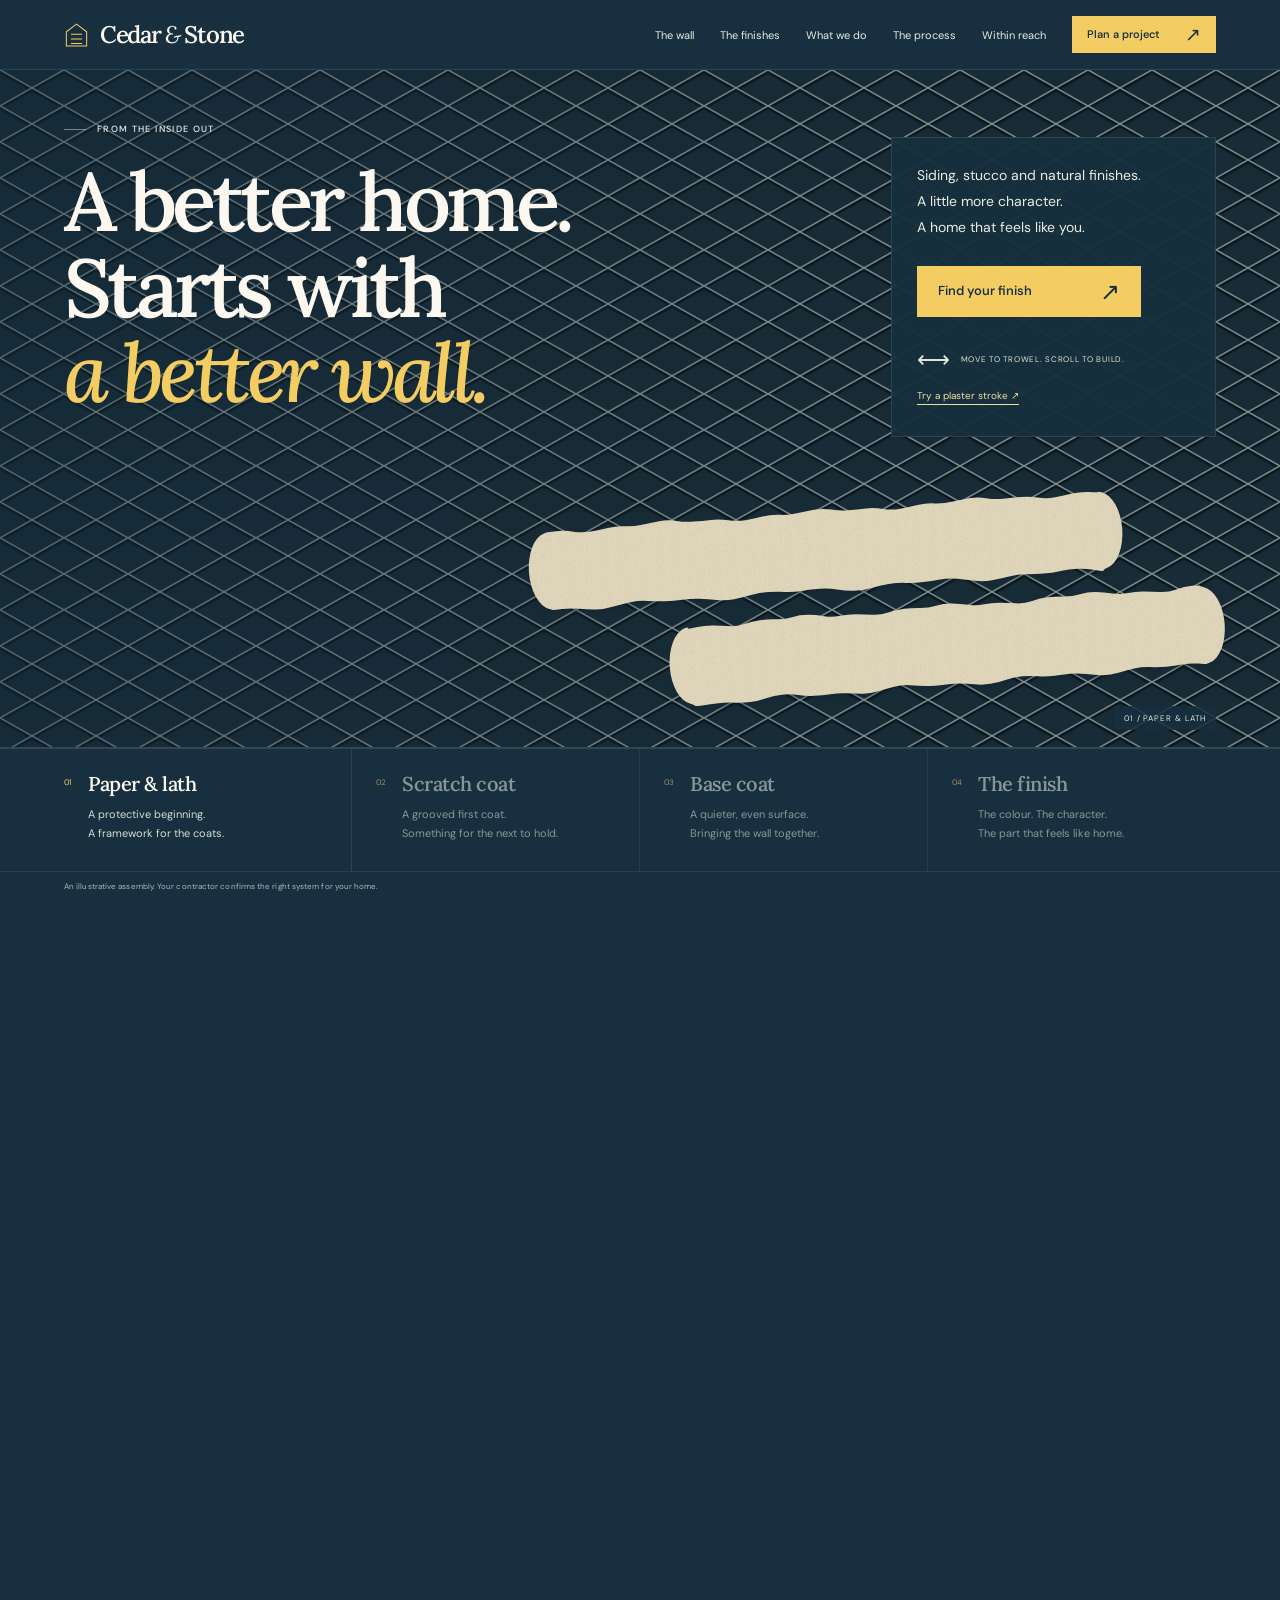
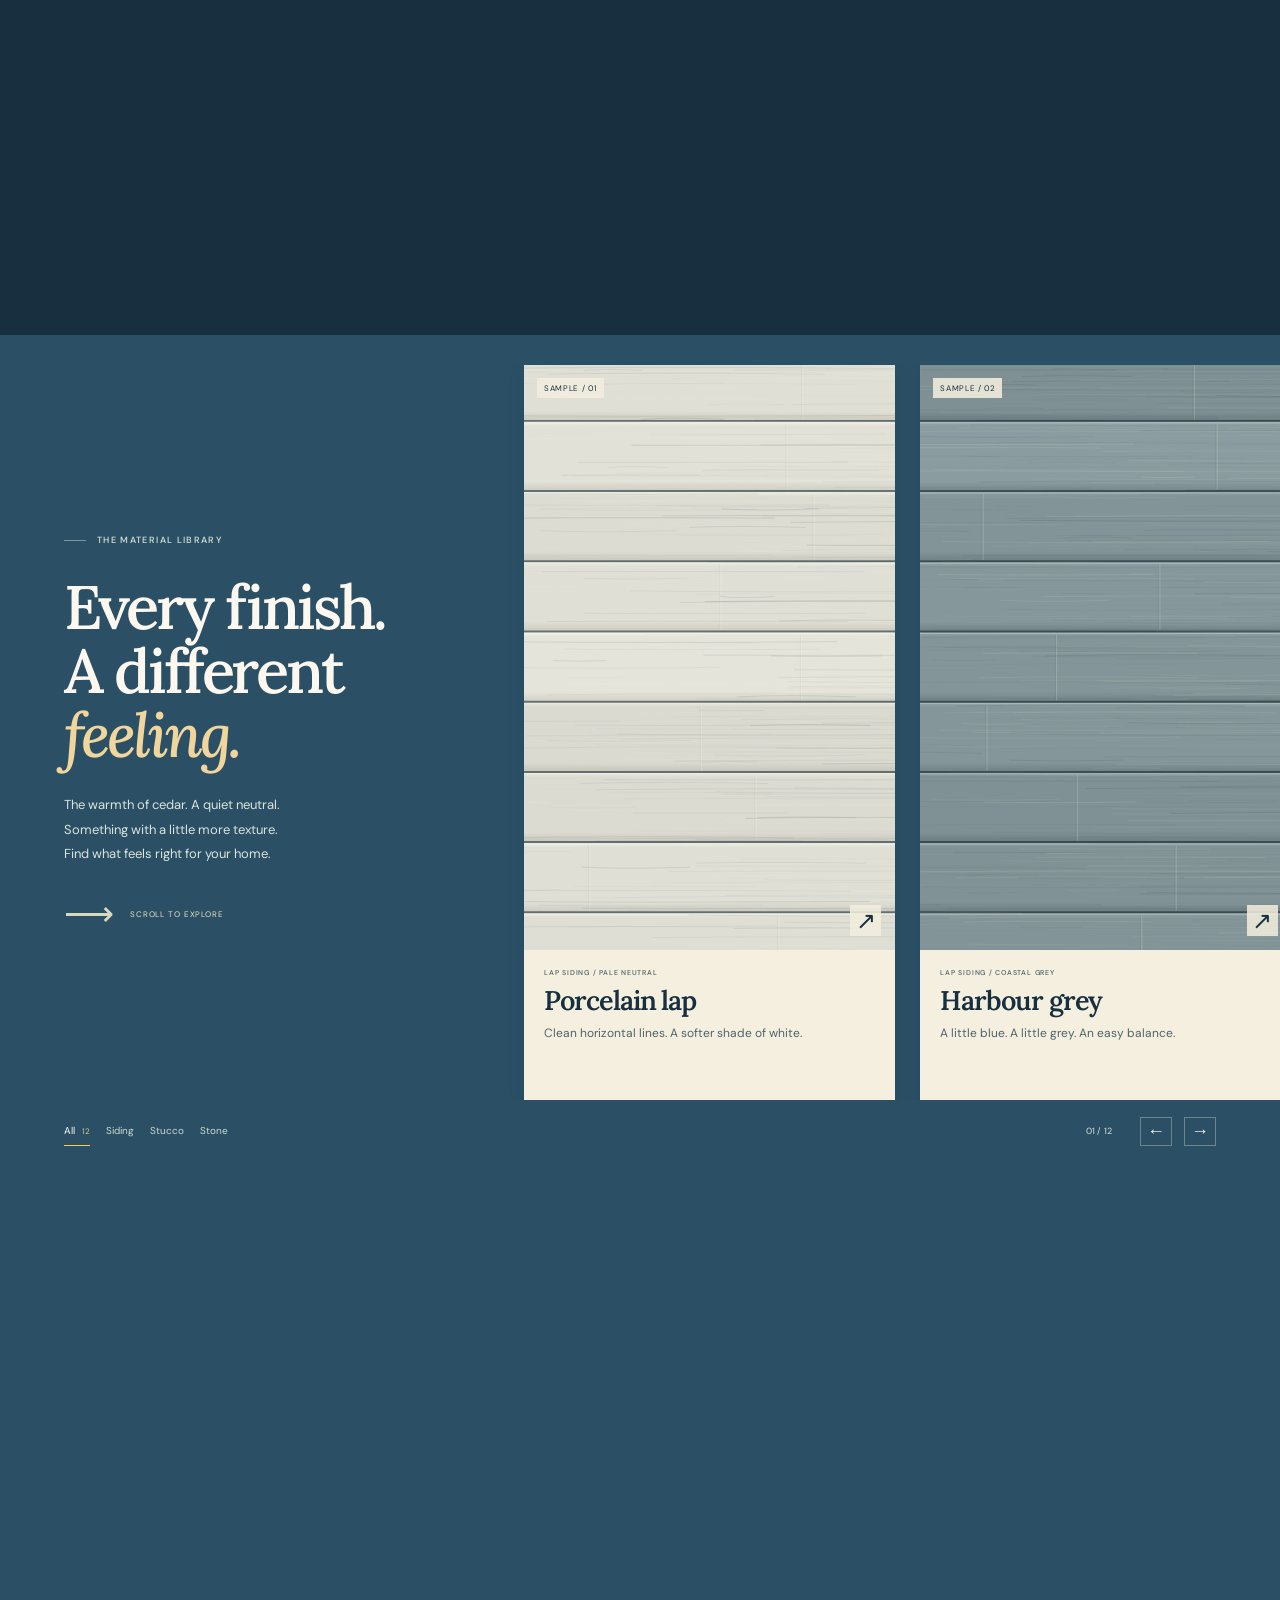
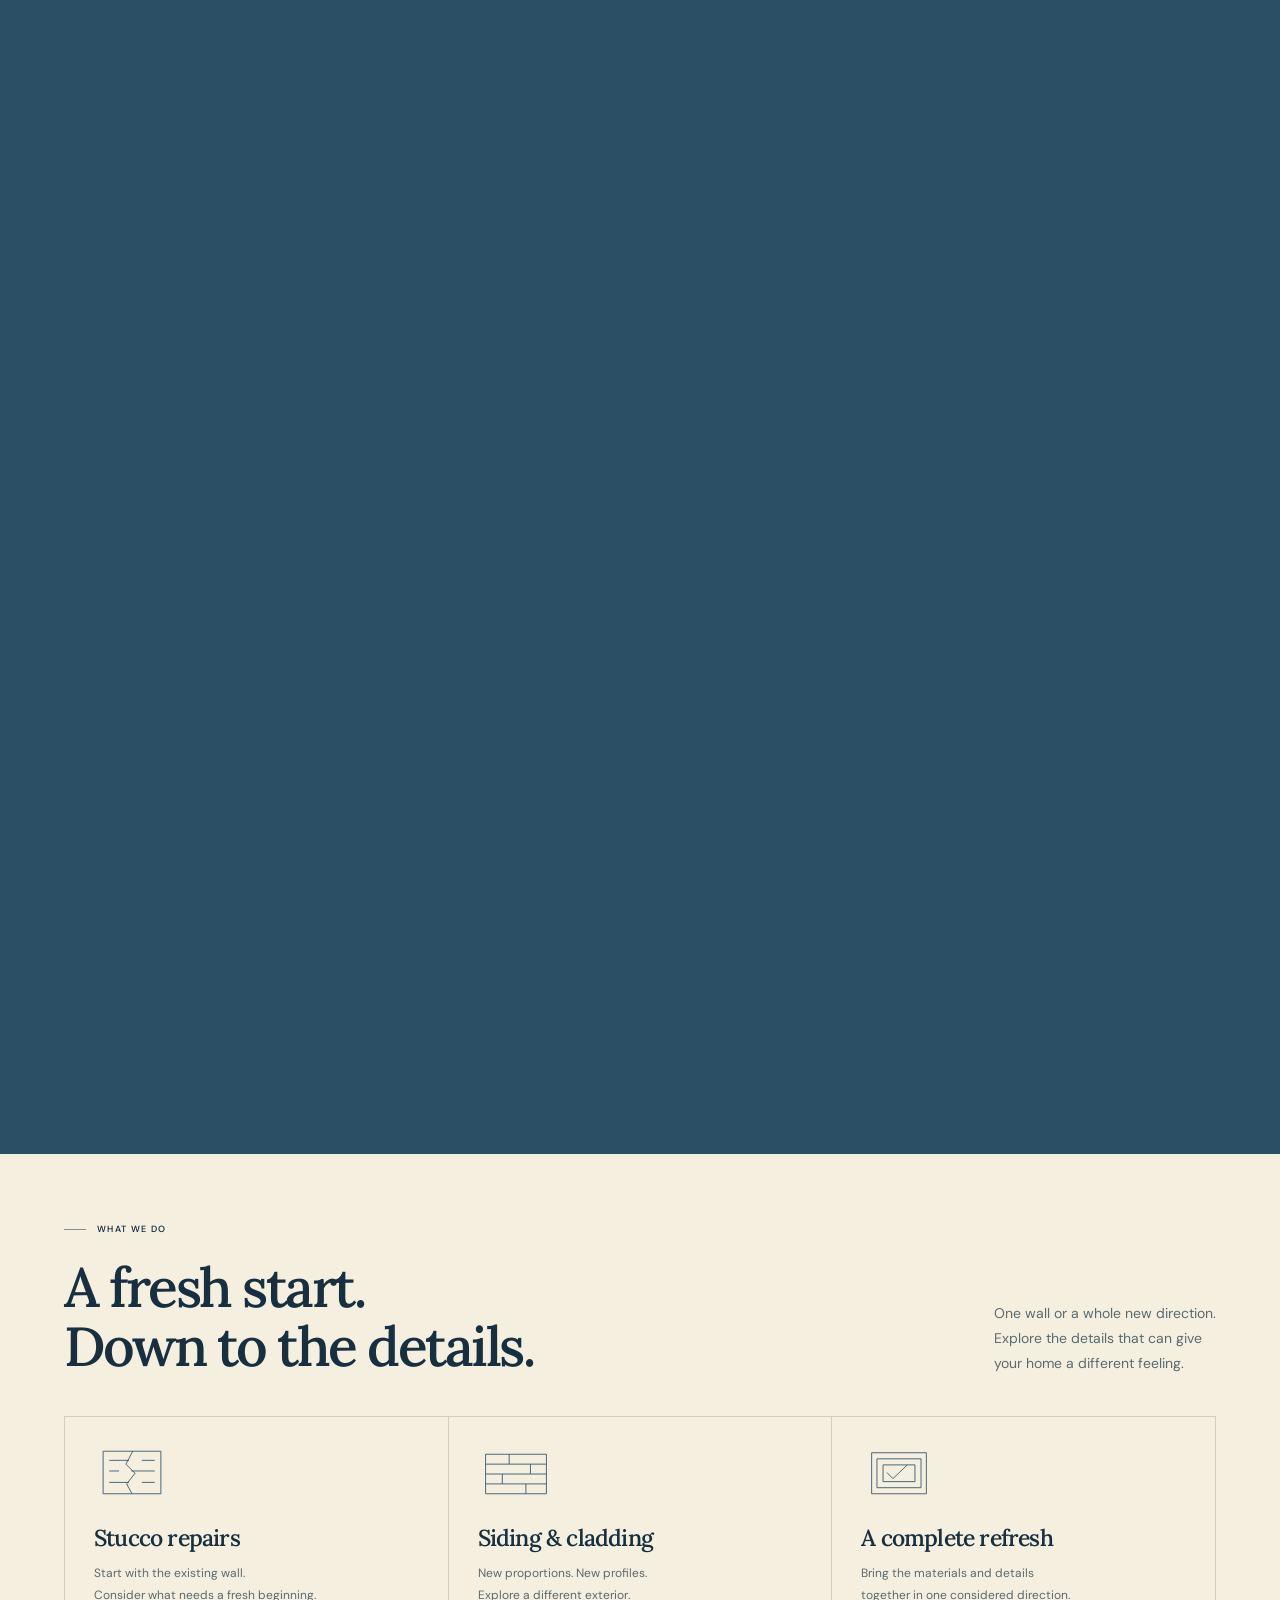
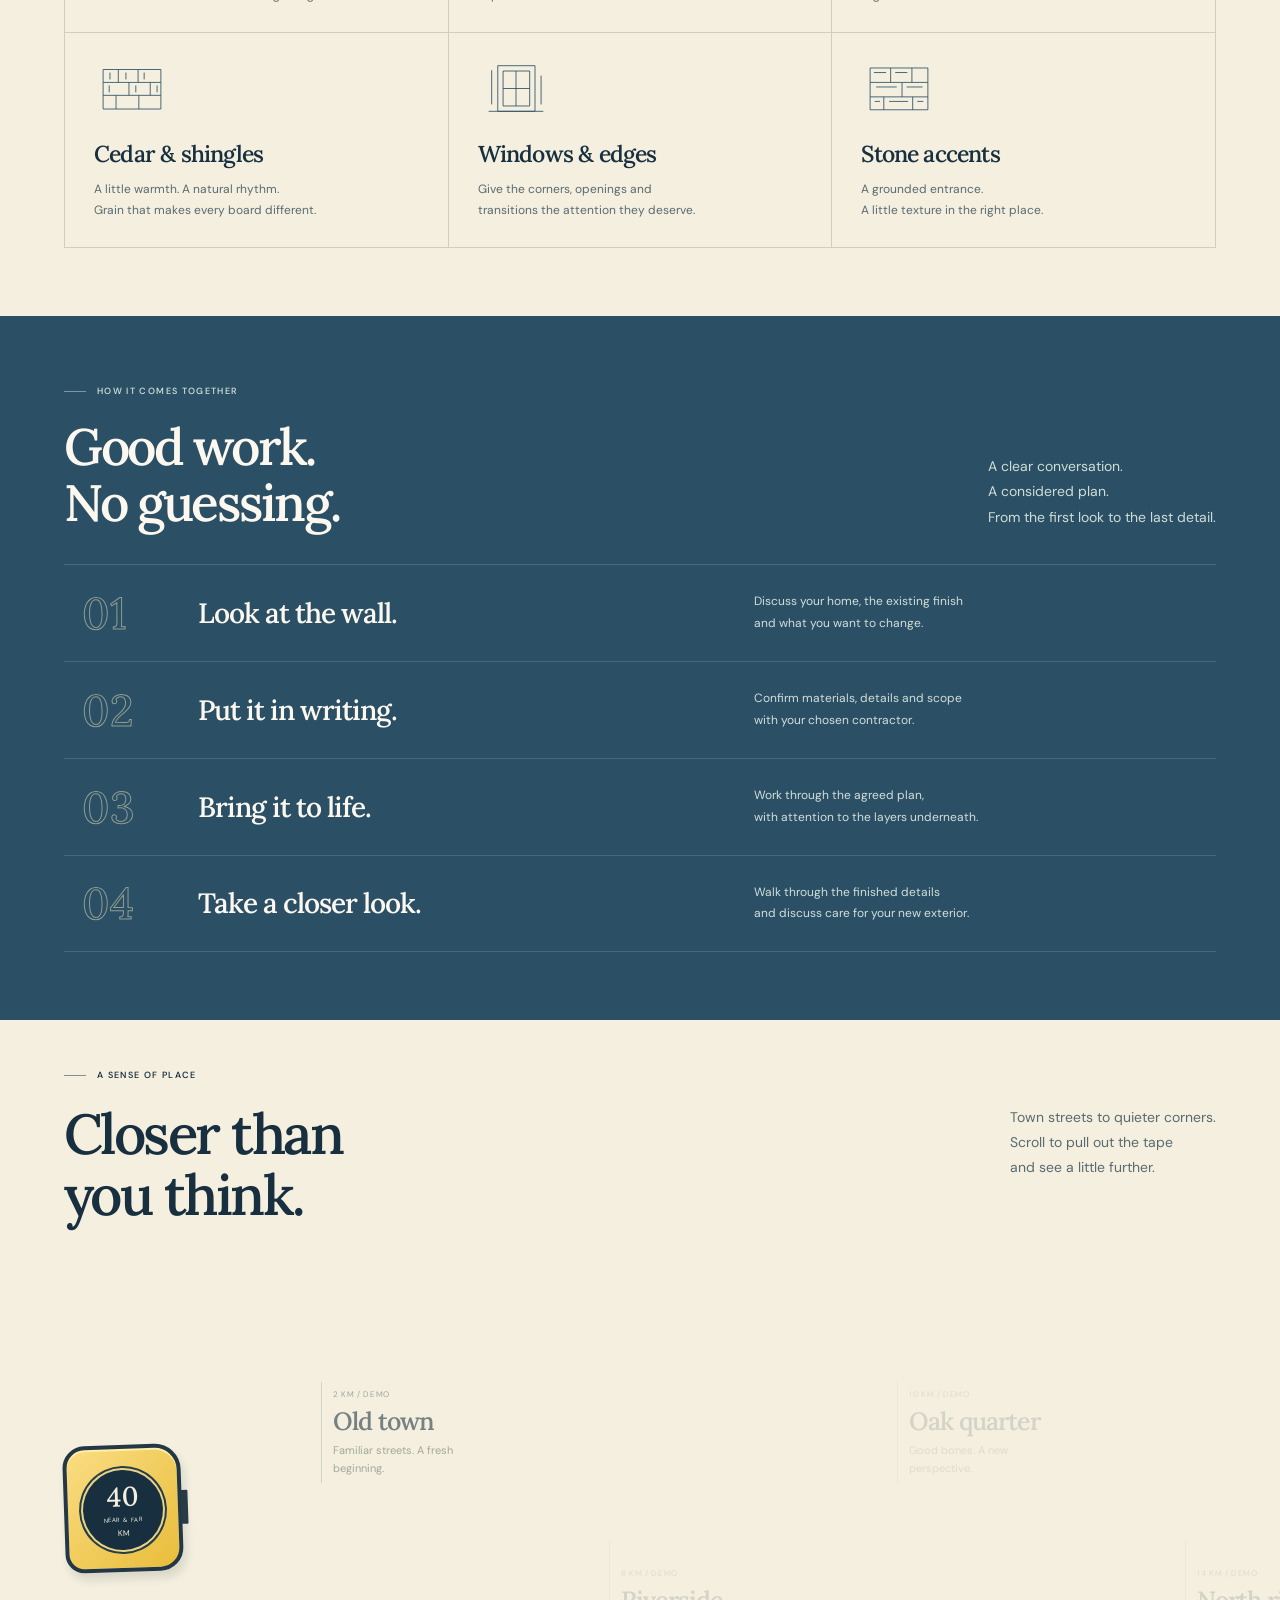
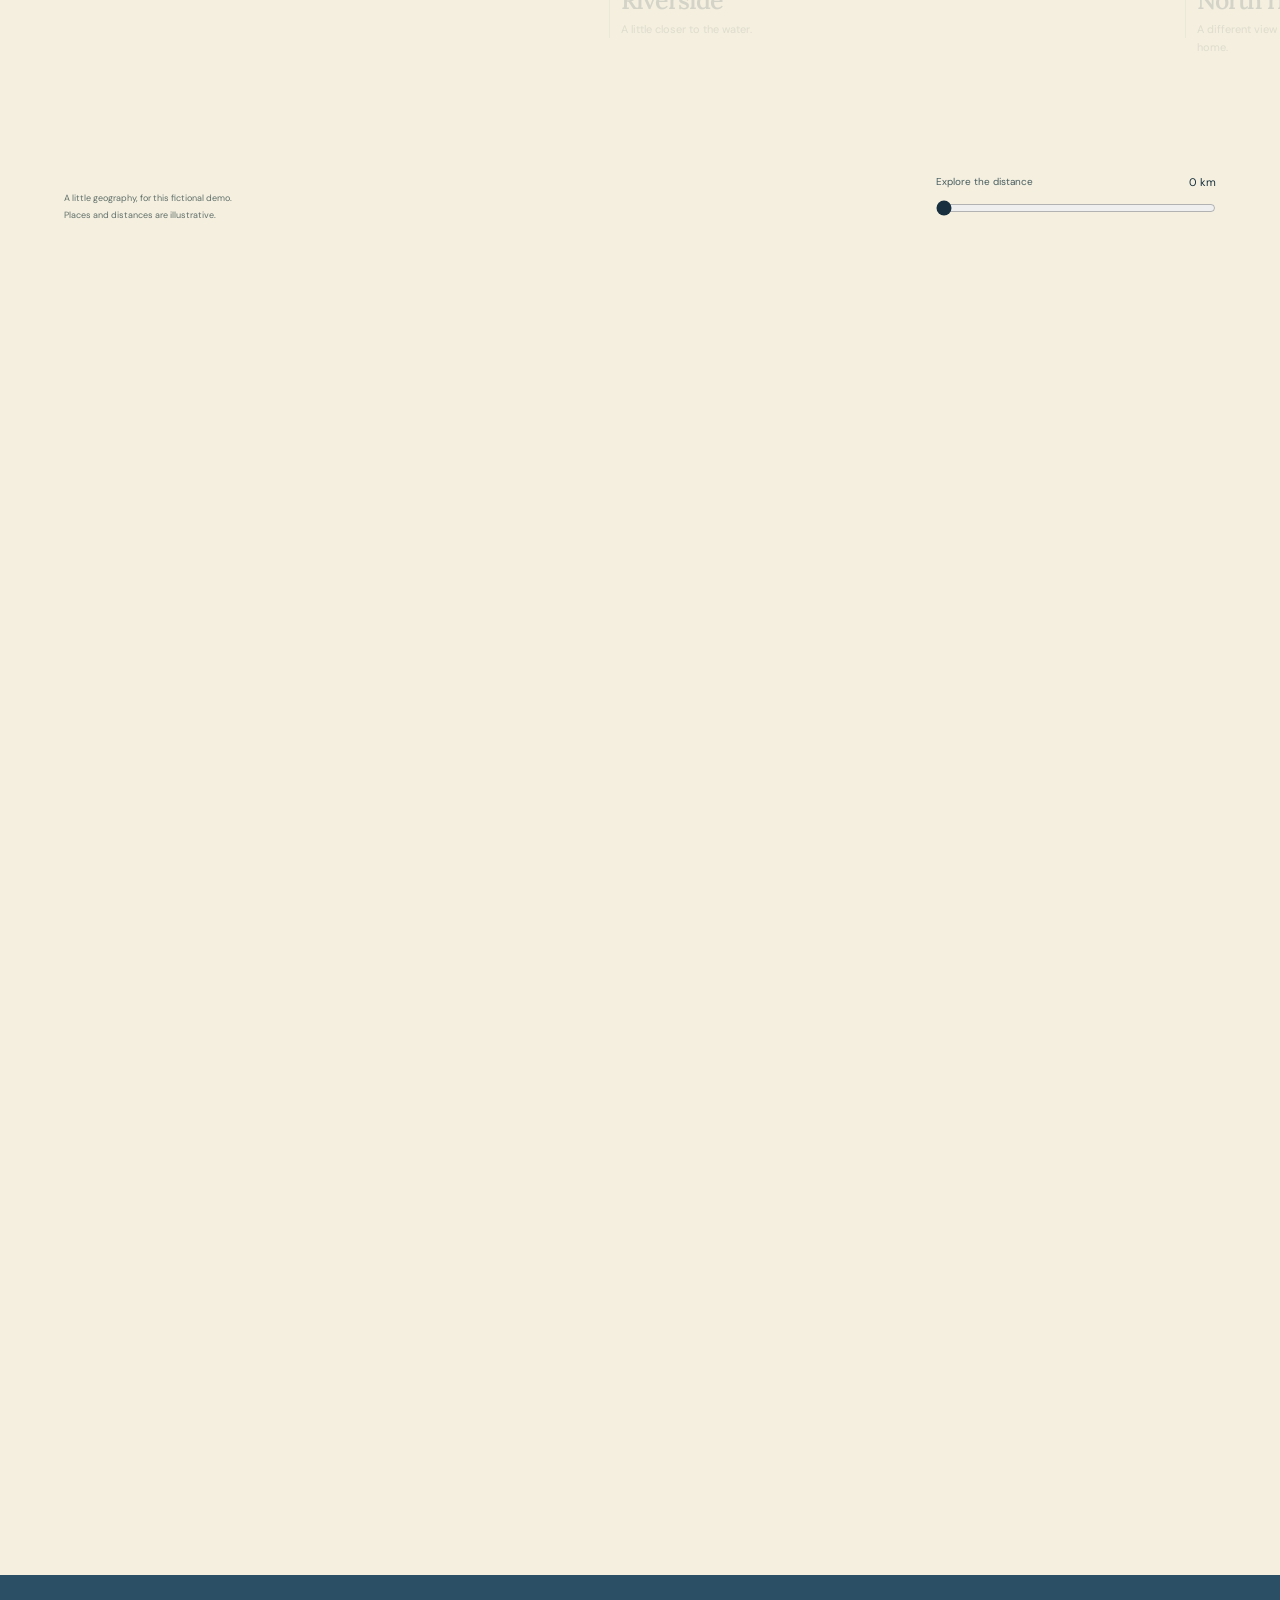
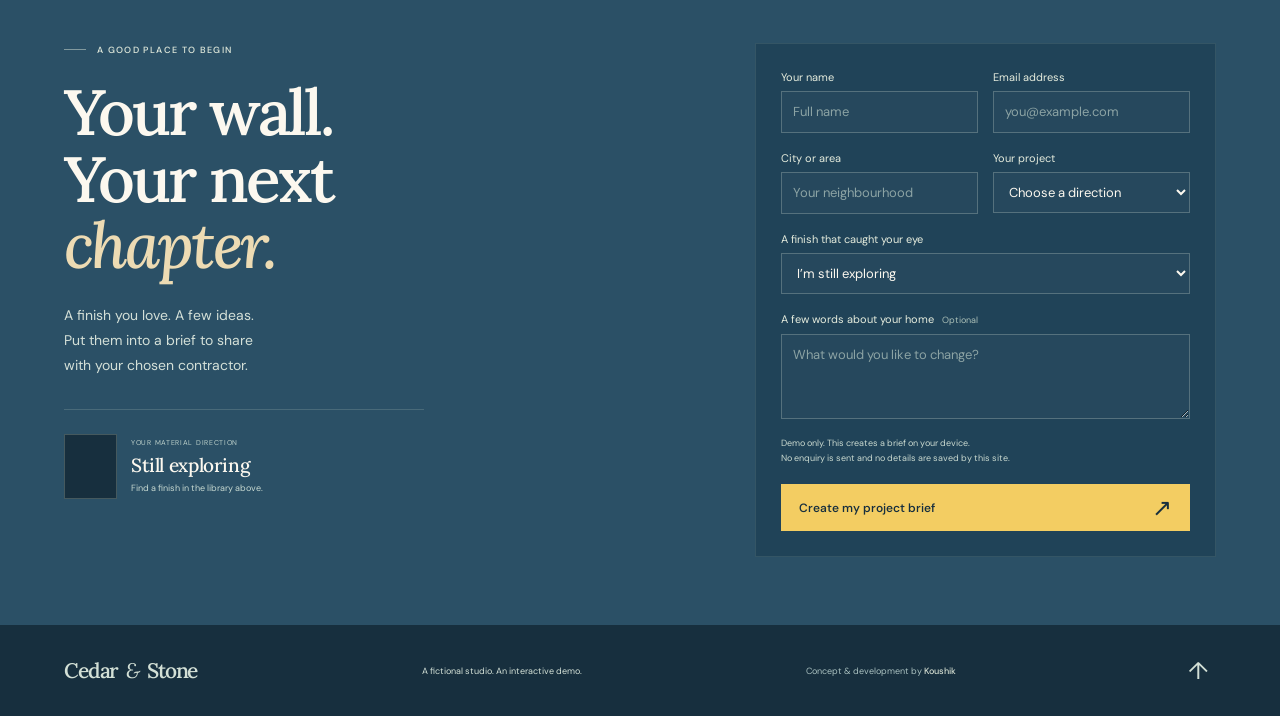
==== demo/index.html @ fbc59703 "Add planned navy and ivory exterior demo with tested interactions" ====
<!doctype html>
<html lang="en">
<head>
  <meta charset="utf-8">
  <meta name="viewport" content="width=device-width,initial-scale=1">
  <meta name="theme-color" content="#172f3e">
  <meta name="description" content="Cedar & Stone. An interactive exterior design demo: build a wall, explore twelve finishes, and put your next project into words.">
  <title>Cedar & Stone — From the first layer.</title>
  <link rel="icon" href="assets/favicon.svg" type="image/svg+xml">
  <link rel="preload" href="assets/lora.ttf" as="font" type="font/ttf" crossorigin>
  <link rel="preload" href="assets/dm-sans.woff2" as="font" type="font/woff2" crossorigin>
  <link rel="stylesheet" href="demo.css?v=2">
  <script src="demo.js?v=2" defer></script>
</head>
<body>
  <a class="skip" href="#main">Skip to the experience</a>
  <header class="header">
    <a class="wordmark" href="#wall" aria-label="Cedar and Stone home"><svg viewBox="0 0 32 36" aria-hidden="true"><path d="M3 32V14L16 4l13 10v18H3Z"/><path d="M9 17h14M9 23h14M9 29h14"/></svg><span>Cedar <i>&</i> Stone</span></a>
    <button class="menu" aria-expanded="false" aria-controls="navigation" aria-label="Open navigation"><span></span><span></span></button>
    <nav id="navigation" aria-label="Main navigation"><a href="#wall">The wall</a><a href="#finishes">The finishes</a><a href="#services">What we do</a><a href="#process">The process</a><a href="#area">Within reach</a><a href="#project" class="button button-small">Plan a project <span aria-hidden="true">↗</span></a></nav>
  </header>
  <main id="main">
    <svg class="svg-defs" aria-hidden="true"><defs><clipPath id="mask-scratch" clipPathUnits="objectBoundingBox"><path id="path-scratch"/></clipPath><clipPath id="mask-base" clipPathUnits="objectBoundingBox"><path id="path-base"/></clipPath><clipPath id="mask-finish" clipPathUnits="objectBoundingBox"><path id="path-finish"/></clipPath></defs></svg>
    <section id="wall" class="wall-scene scene" aria-labelledby="wall-title">
      <div class="wall-pin pin">
        <div class="wall-surface" data-stage="0" data-texture="float" data-colour="ivory">
          <div class="wall-art" role="img" aria-label="Illustrative wall with metal lath"><div class="mesh"></div><canvas id="plaster" aria-hidden="true"></canvas><div class="coat coat-scratch"></div><div class="coat coat-base"></div><div class="coat coat-finish"></div><svg class="coat-shadows" viewBox="0 0 1000 1000" preserveAspectRatio="none" aria-hidden="true"><path id="edge-scratch"/><path id="edge-base"/><path id="edge-finish"/></svg></div>
          <div class="wall-opening"><div><p class="eyebrow"><span></span> FROM THE INSIDE OUT</p><h1 id="wall-title">A better home. <br>Starts with <br><em>a better wall.</em></h1></div><div class="wall-aside"><p>Siding, stucco and natural finishes. <br>A little more character. <br>A home that feels like you.</p><a href="#finishes" class="button">Find your finish <span aria-hidden="true">↗</span></a><p class="gesture"><span aria-hidden="true">⟷</span> MOVE TO TROWEL. SCROLL TO BUILD.</p><button id="try-trowel" class="quiet-button">Try a plaster stroke <span aria-hidden="true">↗</span></button></div></div>
          <div class="wall-choices" inert><p class="eyebrow"><span></span> THREE COATS. ONE NEW FEELING.</p><h2>Now, make it <br><em>feel like home.</em></h2><p>A different texture. A different colour. <br>The same wall, with a little more you.</p><div class="texture-choices" role="group" aria-label="Wall texture"><button data-texture="float" aria-pressed="true" class="active">Fine float</button><button data-texture="dash" aria-pressed="false">Pebbled</button><button data-texture="smooth" aria-pressed="false">Smooth</button></div><div class="colour-choices" role="group" aria-label="Wall colour"><button data-colour="ivory" style="--chip:#e9e0c9" class="active" aria-pressed="true"><i aria-hidden="true"></i>Ivory</button><button data-colour="sand" style="--chip:#c9b38d" aria-pressed="false"><i aria-hidden="true"></i>Sand</button><button data-colour="clay" style="--chip:#ba8e76" aria-pressed="false"><i aria-hidden="true"></i>Clay</button></div><button id="save-wall" class="button button-ink">Keep this finish <span aria-hidden="true">↗</span></button><small>Illustrative colours. Always confirm a physical sample.</small></div>
          <span class="wall-caption" aria-hidden="true">01 / PAPER & LATH</span>
          <svg class="trowel" viewBox="0 0 120 100" aria-hidden="true"><defs><linearGradient id="steel"><stop stop-color="#edf0de"/><stop offset=".45" stop-color="#8d9e9e"/><stop offset="1" stop-color="#e9eade"/></linearGradient></defs><path d="m8 54 74-31 25 29-81 34Z" fill="url(#steel)" stroke="#4b5b60" stroke-width="2"/><path d="m48 57 3-23 17-7" fill="none" stroke="#7a857d" stroke-width="7"/><path d="m49 25 32-13 5 11-32 13Z" fill="#b48b59" stroke="#755a37" stroke-width="2"/></svg>
        </div>
        <div class="wall-legend"><div class="wall-progress" aria-hidden="true"><i></i></div><div class="wall-stages" role="group" aria-label="Explore the wall layers"><button data-layer="0" class="active" aria-pressed="true"><span>01</span><div><h3>Paper & lath</h3><p>A protective beginning. <br>A framework for the coats.</p></div></button><button data-layer="1" aria-pressed="false"><span>02</span><div><h3>Scratch coat</h3><p>A grooved first coat. <br>Something for the next to hold.</p></div></button><button data-layer="2" aria-pressed="false"><span>03</span><div><h3>Base coat</h3><p>A quieter, even surface. <br>Bringing the wall together.</p></div></button><button data-layer="3" aria-pressed="false"><span>04</span><div><h3>The finish</h3><p>The colour. The character. <br>The part that feels like home.</p></div></button></div><p class="assembly-note">An illustrative assembly. Your contractor confirms the right system for your home.</p></div>
      </div>
    </section>
    <section id="finishes" class="finish-scene scene" aria-labelledby="finishes-title"><div class="finish-pin pin">
      <div class="finish-window" tabindex="0" role="region" aria-label="Material library. Scroll or use the arrow buttons and arrow keys to explore."><div class="finish-track"><article class="finish-intro"><p class="eyebrow"><span></span> THE MATERIAL LIBRARY</p><h2 id="finishes-title">Every finish. <br>A different <br><em>feeling.</em></h2><p>The warmth of cedar. A quiet neutral. <br>Something with a little more texture. <br>Find what feels right for your home.</p><span class="browse-hint"><i aria-hidden="true">⟶</i><b>SCROLL TO EXPLORE</b></span></article></div></div>
      <div class="finish-footer"><div class="finish-filters" role="group" aria-label="Filter material samples"><button data-filter="all" class="active" aria-pressed="true">All <span>12</span></button><button data-filter="siding" aria-pressed="false">Siding</button><button data-filter="stucco" aria-pressed="false">Stucco</button><button data-filter="stone" aria-pressed="false">Stone</button></div><p id="finish-count" class="sr-only" aria-live="polite">12 finishes</p><div class="finish-navigation"><span id="finish-position">01 / 12</span><button id="finish-prev" aria-label="Previous material">←</button><button id="finish-next" aria-label="Next material">→</button></div></div>
    </div></section>
    <section id="services" class="services section" aria-labelledby="services-title"><div class="section-heading"><div><p class="eyebrow"><span></span> WHAT WE DO</p><h2 id="services-title">A fresh start. <br>Down to the details.</h2></div><p>One wall or a whole new direction. <br>Explore the details that can give <br>your home a different feeling.</p></div><div class="service-grid">
      <article><svg viewBox="0 0 100 80" aria-hidden="true"><path d="M12 12h76v56H12zM20 24h26m17 0h17M20 38h13m16 0h31M20 53h26m17 0h17"/><path d="m51 12-9 17 12 12-11 14 7 13"/></svg><h3>Stucco repairs</h3><p>Start with the existing wall. <br>Consider what needs a fresh beginning.</p></article>
      <article><svg viewBox="0 0 100 80" aria-hidden="true"><path d="M10 16h80v52H10zM10 29h80M10 42h80M10 55h80M41 16v13m28 0v13M32 42v13m31 0v13"/></svg><h3>Siding & cladding</h3><p>New proportions. New profiles. <br>Explore a different exterior.</p></article>
      <article><svg viewBox="0 0 100 80" aria-hidden="true"><path d="M14 14h72v54H14zM21 22h58v38H21zM29 30h42v22H29z"/><path d="m34 40 8 8 19-18"/></svg><h3>A complete refresh</h3><p>Bring the materials and details <br>together in one considered direction.</p></article>
      <article><svg viewBox="0 0 100 80" aria-hidden="true"><path d="M12 15h76v52H12zM12 32h76M12 49h76M32 15v17m26-17v17M46 32v17m28-17v17M29 49v18m30-18v18"/><path d="M21 19v9m21-9v9m24-9v9M20 36v9m35-9v9m28-9v9"/></svg><h3>Cedar & shingles</h3><p>A little warmth. A natural rhythm. <br>Grain that makes every board different.</p></article>
      <article><svg viewBox="0 0 100 80" aria-hidden="true"><path d="M26 10h49v60H26zM33 17h35v46H33zM50 17v46M33 40h35M14 70h72M18 16v45m65-38v38"/></svg><h3>Windows & edges</h3><p>Give the corners, openings and <br>transitions the attention they deserve.</p></article>
      <article><svg viewBox="0 0 100 80" aria-hidden="true"><path d="M12 13h76v55H12zM12 32h76M12 51h76M39 13v19m28-19v19M54 32v19M30 51v17m38-17v17"/><path d="M17 19h16m12 0h16m-41 19h27m13 0h21M18 57h7m12 0h25m12 0h8"/></svg><h3>Stone accents</h3><p>A grounded entrance. <br>A little texture in the right place.</p></article>
    </div></section>
    <section id="process" class="process section" aria-labelledby="process-title"><div class="section-heading"><div><p class="eyebrow"><span></span> HOW IT COMES TOGETHER</p><h2 id="process-title">Good work. <br>No guessing.</h2></div><p>A clear conversation. <br>A considered plan. <br>From the first look to the last detail.</p></div><div class="process-list"><article><i aria-hidden="true"></i><span>01</span><h3>Look at the wall.</h3><p>Discuss your home, the existing finish <br>and what you want to change.</p></article><article><i aria-hidden="true"></i><span>02</span><h3>Put it in writing.</h3><p>Confirm materials, details and scope <br>with your chosen contractor.</p></article><article><i aria-hidden="true"></i><span>03</span><h3>Bring it to life.</h3><p>Work through the agreed plan, <br>with attention to the layers underneath.</p></article><article><i aria-hidden="true"></i><span>04</span><h3>Take a closer look.</h3><p>Walk through the finished details <br>and discuss care for your new exterior.</p></article></div></section>
    <section id="area" class="area-scene scene" aria-labelledby="area-title"><div class="area-pin pin"><div class="section-heading"><div><p class="eyebrow"><span></span> A SENSE OF PLACE</p><h2 id="area-title">Closer than <br>you think.</h2></div><p>Town streets to quieter corners. <br>Scroll to pull out the tape <br>and see a little further.</p></div><div class="tape-window" tabindex="0" role="region" aria-label="Illustrative service area. Use left and right arrows to explore distances."><div class="tape"><div class="blade"><div class="ticks" aria-hidden="true"></div></div><div class="hook" aria-hidden="true"></div><div class="place-labels" aria-hidden="true"></div><div class="housing" aria-hidden="true"><div><b>40</b><span>NEAR & FAR</span><small>KM</small></div></div></div></div><div class="area-footer"><p>A little geography, for this fictional demo. <br>Places and distances are illustrative.</p><div class="tape-controls"><label for="tape-range">Explore the distance <output id="tape-distance">0 km</output></label><input id="tape-range" type="range" min="0" max="40" step="0.1" value="0" aria-label="Explore illustrative distances from zero to forty kilometres"></div></div><ul id="place-list" class="sr-only"></ul></div></section>
    <section id="project" class="project section" aria-labelledby="project-title"><div class="project-copy"><p class="eyebrow"><span></span> A GOOD PLACE TO BEGIN</p><h2 id="project-title">Your wall. <br>Your next <br><em>chapter.</em></h2><p>A finish you love. A few ideas. <br>Put them into a brief to share <br>with your chosen contractor.</p><div class="selected-finish"><div id="selected-swatch" aria-hidden="true"></div><div><small>YOUR MATERIAL DIRECTION</small><strong id="selected-name">Still exploring</strong><span id="selected-detail">Find a finish in the library above.</span></div></div></div><div class="project-panel"><form id="project-form"><div class="field-pair"><label>Your name<input name="name" id="name" autocomplete="name" maxlength="100" required placeholder="Full name"></label><label>Email address<input name="email" id="email" type="email" autocomplete="email" maxlength="200" required placeholder="you@example.com"></label></div><div class="field-pair"><label>City or area<input name="area" id="location" autocomplete="address-level2" minlength="2" maxlength="100" required placeholder="Your neighbourhood"></label><label>Your project<select name="service" id="service" required><option value="">Choose a direction</option><option>Stucco & finishes</option><option>Siding & cladding</option><option>Stone accents</option><option>A complete refresh</option><option>I’d like some guidance</option></select></label></div><label>A finish that caught your eye<select name="finish" id="material"><option value="">I’m still exploring</option></select></label><label>A few words about your home <span class="optional">Optional</span><textarea id="notes" name="notes" rows="3" maxlength="1000" placeholder="What would you like to change?"></textarea></label><p class="form-note">Demo only. This creates a brief on your device. <br>No enquiry is sent and no details are saved by this site.</p><button class="button" type="submit">Create my project brief <span aria-hidden="true">↗</span></button></form><div id="project-result" hidden tabindex="-1"><p class="eyebrow">READY FOR THE NEXT CONVERSATION</p><h3>Your ideas. <br>All in one place.</h3><p>Your brief is ready to share with a contractor. <br>This demo hasn’t sent an enquiry.</p><pre id="brief"></pre><div class="result-actions"><button id="download" class="button">Download brief <span aria-hidden="true">↓</span></button><button id="copy" class="quiet-button">Copy brief ↗</button></div><p id="copy-status" role="status"></p><button id="reset" class="quiet-button">Start a new brief ↺</button></div></div></section>
  </main>
  <footer class="footer"><a class="wordmark" href="#wall">Cedar <i>&</i> Stone</a><p>A fictional studio. An interactive demo.</p><span>Concept & development by <strong>Koushik</strong></span><a href="#wall" aria-label="Back to top">↑</a></footer>
  <dialog id="material-dialog" aria-labelledby="dialog-title"><button id="dialog-close" aria-label="Close material details">×</button><div id="dialog-surface" role="img" aria-label="Illustrative material texture"></div><div class="dialog-copy"><p id="dialog-type" class="eyebrow"></p><h2 id="dialog-title"></h2><p id="dialog-description"></p><dl><div><dt>Tone</dt><dd id="dialog-tone"></dd></div><div><dt>Character</dt><dd id="dialog-character"></dd></div></dl><small>An illustrative digital sample. Confirm colour and suitability with your contractor.</small><button id="choose-material" class="button button-ink">Keep this finish <span aria-hidden="true">↗</span></button></div></dialog>
  <noscript><p class="noscript">Enable JavaScript for the interactive wall, material library, tape and local project brief.</p></noscript>
</body>
</html>
---- demo/demo.css ----
@font-face{font-family:Lora;src:url('assets/lora.ttf') format('truetype');font-weight:400 700;font-style:normal;font-display:swap}
@font-face{font-family:Lora;src:url('assets/lora-italic.ttf') format('truetype');font-weight:400 700;font-style:italic;font-display:swap}
@font-face{font-family:DM;src:url('assets/dm-sans.woff2') format('woff2');font-weight:100 1000;font-display:swap}
:root{--ink:#172f3e;--blue:#2b5066;--paper:#f4efdf;--white:#fcf8ef;--gold:#f3cd62;--muted:#596b70;--serif:Lora,Georgia,serif;--sans:DM,Arial,sans-serif;--header:70px;--scene:calc(100svh - var(--header));--wall-colour:#e9e0c9;--gutter:5vw}
*{box-sizing:border-box}html{scroll-behavior:smooth;scroll-padding-top:var(--header)}body{margin:0;background:var(--paper);color:var(--ink);font-family:var(--sans);font-size:15px;-webkit-font-smoothing:antialiased}h1,h2,h3,p,dl,dd{margin:0}h1,h2,h3{font-family:var(--serif);font-weight:550;letter-spacing:-.045em}h2{font-size:clamp(40px,4.3vw,64px);line-height:1.08}em{font-weight:500}a{color:inherit;text-decoration:none}button,input,select,textarea{font:inherit}button,a,input,select,textarea{-webkit-tap-highlight-color:transparent}button{cursor:pointer;color:inherit}button:disabled{cursor:default}button{border-radius:0}button,a,input,textarea,select{touch-action:manipulation}button:focus-visible,a:focus-visible{outline:2px solid var(--gold);outline-offset:5px}input:focus-visible,select:focus-visible,textarea:focus-visible{outline:2px solid var(--gold);outline-offset:3px}::selection{background:var(--gold);color:var(--ink)}[hidden]{display:none!important}.sr-only{position:absolute;width:1px;height:1px;padding:0;overflow:hidden;clip:rect(0,0,0,0);white-space:nowrap;border:0}.svg-defs{position:absolute;width:0;height:0;overflow:hidden}.skip{position:fixed;top:8px;left:8px;transform:translateY(-150%);z-index:100;background:var(--gold);color:var(--ink);padding:12px}.skip:focus{transform:none}
.header{height:var(--header);display:flex;align-items:center;justify-content:space-between;gap:30px;padding:0 var(--gutter);position:sticky;top:0;z-index:40;background:var(--ink);color:var(--white);border-bottom:1px solid #d7e4df1f}.wordmark{font:550 24px/1 var(--serif);letter-spacing:-.055em;display:flex;gap:8px;align-items:center;white-space:nowrap}.wordmark i{font-weight:400}.wordmark svg{width:25px;height:30px;fill:none;stroke:var(--gold);stroke-width:1.3;margin-right:3px}.header nav{display:flex;align-items:center;gap:26px}.header nav>a:not(.button){font-size:11px;position:relative;white-space:nowrap;color:#e4ebe7}.header nav>a:not(.button)::after{content:'';position:absolute;bottom:-6px;left:0;width:100%;height:1px;background:var(--gold);transform:scaleX(0);transform-origin:left;transition:transform .2s}.header nav>a:hover::after{transform:scaleX(1)}.button{display:inline-flex;align-items:center;justify-content:space-between;gap:40px;padding:15px 20px;border:1px solid var(--gold);background:var(--gold);color:var(--ink);font-size:13px;line-height:1.2;min-height:48px;font-weight:550;transition:background .18s,color .18s}.button:hover{background:#ffe08a;border-color:#ffe08a}.button>span{font-size:24px;line-height:.8;font-weight:300}.button-small{font-size:11px;min-height:37px;padding:10px 14px;gap:25px}.button-small>span{font-size:19px}.button-ink{background:var(--ink);border-color:var(--ink);color:var(--white)}.button-ink:hover{background:var(--blue);border-color:var(--blue)}.quiet-button{padding:8px 0;background:none;border:0;color:inherit;font-size:11px;text-decoration:underline;text-underline-offset:5px;line-height:1.5}.menu{display:none}.eyebrow{font-size:9px;letter-spacing:.15em;line-height:1.6;font-weight:550;display:flex;align-items:center;gap:11px}.eyebrow>span{width:22px;height:1px;background:currentColor;opacity:.5}.section{padding:68px var(--gutter)}.section-heading{display:grid;grid-template-columns:1.4fr 1fr;gap:70px;align-items:end;margin-bottom:40px}.section-heading .eyebrow{margin-bottom:21px}.section-heading>p{max-width:310px;font-size:13px;line-height:1.8;justify-self:end;color:var(--muted)}
/* A single wall, with a restrained header and a persistent four-layer legend. */
.scene{position:relative}.pin{height:var(--scene)}.scene.pinned>.pin{position:sticky;top:var(--header)}.wall-scene{background:var(--ink);color:var(--white)}.wall-pin{display:flex;flex-direction:column;height:760px}.wall-scene.pinned .wall-pin{height:var(--scene)}.wall-surface{position:relative;flex:1;min-height:0;overflow:hidden;isolation:isolate}.wall-art,.mesh,.coat{position:absolute;inset:0}.mesh{background:linear-gradient(90deg,#132b3b70,#132b3b14 70%),url('assets/lath.svg') 0 0/640px 900px}.wall-art>canvas{position:absolute;inset:0;width:100%;height:100%;z-index:1;pointer-events:none}.coat{clip-path:inset(0 100% 0 0);will-change:clip-path}.coat-scratch{z-index:2;background:url('assets/scratch.svg') center/600px 900px}.coat-base{z-index:3;background:#b7ad95 url('assets/base-coat.svg') center/600px 900px}.coat-finish{z-index:4;background:var(--wall-colour)}.coat-finish::after{content:'';position:absolute;inset:0;background:url('assets/fine-grain.svg') center/400px 600px;mix-blend-mode:multiply;opacity:.28}.wall-surface[data-texture=dash] .coat-finish::after{background-image:url('assets/pebble-dash.svg');background-size:600px 900px;opacity:.65}.wall-surface[data-texture=smooth] .coat-finish::after{background-image:url('assets/smooth-ivory.svg');opacity:.26}.coat-shadows{position:absolute;inset:0;width:100%;height:100%;z-index:5;pointer-events:none}.coat-shadows path{fill:none;stroke:#373b2e45;stroke-width:2.5;vector-effect:non-scaling-stroke;filter:drop-shadow(2px 1px 1px #1a272844)}
.wall-opening{position:absolute;inset:0;padding:52px var(--gutter);display:grid;grid-template-columns:1.65fr 1fr;gap:9%;align-items:start;z-index:6}.wall-opening .eyebrow{color:#d8e4dd;margin-bottom:23px}.wall-opening h1{font-size:clamp(58px,6.4vw,92px);line-height:1.04;font-weight:550;letter-spacing:-.055em}.wall-opening h1 em{color:var(--gold);font-weight:500}.wall-aside{width:100%;max-width:325px;justify-self:end;margin-top:15px;padding:25px;background:#172f3ef0;border:1px solid #d7dfc91f}.wall-aside>p:first-child{font-size:14px;line-height:1.85;color:#e9ede0}.wall-aside>.button{margin-top:25px;min-width:224px}.wall-aside .gesture{display:flex;align-items:center;gap:10px;font-size:8px;letter-spacing:.09em;line-height:1.6;margin-top:24px;color:#e0e5d9}.gesture>span{font-size:23px}.wall-aside .quiet-button{color:#f0dda0;font-size:10px;margin-top:2px}.wall-caption{position:absolute;bottom:17px;right:var(--gutter);z-index:7;font-size:8px;letter-spacing:.12em;color:#e7e6d6;background:#172f3edb;padding:7px 10px}.trowel{position:absolute;left:0;top:0;z-index:8;pointer-events:none;width:95px;height:80px;opacity:0;filter:drop-shadow(3px 5px 4px #10232b70)}.troweling .trowel{opacity:1}.troweling{cursor:crosshair}
.wall-choices{position:absolute;inset:0;z-index:6;display:flex;flex-direction:column;align-items:flex-start;padding:44px var(--gutter);color:var(--ink);background:linear-gradient(90deg,var(--wall-colour),transparent 73%);opacity:0;visibility:hidden;pointer-events:none}.wall-choices.ready{visibility:visible;pointer-events:auto}.wall-choices .eyebrow{margin-bottom:21px}.wall-choices h2{font-size:clamp(43px,4.5vw,66px)}.wall-choices>p:not(.eyebrow){font-size:13px;line-height:1.7;margin-top:17px}.texture-choices{display:flex;gap:7px;margin-top:22px}.texture-choices button{border:1px solid #172f3e60;background:#fff8e54d;padding:9px 14px;min-height:37px;font-size:11px}.texture-choices button.active{background:var(--ink);color:var(--white);border-color:var(--ink)}.colour-choices{display:flex;gap:21px;margin-top:12px}.colour-choices button{border:0;background:none;display:flex;gap:8px;align-items:center;padding:6px 0;font-size:11px;min-height:36px}.colour-choices i{width:17px;height:17px;background:var(--chip);border:1px solid #172f3e55;border-radius:50%}.colour-choices button.active i{outline:1px solid var(--ink);outline-offset:3px}.wall-choices>.button{font-size:12px;margin-top:20px;min-height:44px;padding:13px 17px}.wall-choices>small{font-size:9px;line-height:1.6;margin-top:12px;max-width:320px}.wall-legend{flex:none;position:relative;background:var(--ink)}.wall-progress{height:2px;background:#c2d5cf26}.wall-progress i{display:block;width:calc(var(--progress,0)*100%);height:100%;background:var(--gold)}.wall-stages{display:grid;grid-template-columns:repeat(4,minmax(0,1fr));padding:0 var(--gutter)}.wall-stages>button{display:flex;gap:16px;padding:23px 20px 20px 0;min-height:122px;text-align:left;border:0;border-right:1px solid #b6c9c225;background:none;color:#d2ddd5;opacity:.6}.wall-stages>button+button{padding-left:24px}.wall-stages>button:last-child{border-right:0}.wall-stages>button.active{opacity:1;color:var(--white)}.wall-stages>button>span{font-size:8px;color:var(--gold);padding-top:5px}.wall-stages h3{font-size:20px;line-height:1.15;font-weight:550;letter-spacing:-.025em}.wall-stages p{font-size:10px;line-height:1.7;margin-top:10px;color:#d3ddd3}.assembly-note{font-size:8px;letter-spacing:.01em;color:#a4b8b9;border-top:1px solid #b6c9c21c;padding:8px var(--gutter);line-height:1.5}
/* The introduction and the sample boards share one physical track. */
.finish-scene{background:var(--blue);color:var(--white)}.finish-pin{height:760px;padding:30px 0 19px;display:flex;flex-direction:column}.finish-scene.pinned .finish-pin{height:var(--scene)}.finish-window{height:650px;flex:1;min-height:0;overflow-x:auto;overflow-y:hidden;scrollbar-width:thin;scrollbar-color:#daca9e70 var(--blue);scroll-padding-inline:var(--gutter);scroll-snap-type:x proximity;outline-offset:-3px}.finish-window:focus-visible{outline:1px solid var(--gold)}.pinned .finish-window{overflow:hidden;scroll-snap-type:none}.finish-track{display:flex;width:max-content;min-width:100%;height:100%;gap:25px;padding:0 var(--gutter);will-change:transform}.finish-intro{flex:0 0 34vw;max-width:490px;min-width:340px;display:flex;flex-direction:column;justify-content:center;padding-right:40px;scroll-snap-align:start}.finish-intro .eyebrow{color:#d0dbd2;margin-bottom:27px}.finish-intro h2{font-size:clamp(46px,4.8vw,69px);line-height:1.04;letter-spacing:-.05em}.finish-intro h2 em{color:#f0d69c;font-weight:500}.finish-intro>p:not(.eyebrow){font-size:13px;line-height:1.85;margin-top:27px;color:#d9e3dc}.browse-hint{display:flex;align-items:center;gap:15px;font-size:8px;letter-spacing:.11em;margin-top:31px;color:#d6d9bb}.browse-hint i{font:35px/1 var(--sans);font-style:normal}.browse-hint b{font-weight:450}.finish-card{flex:0 0 29vw;width:29vw;max-width:420px;min-width:300px;height:100%;scroll-snap-align:center;display:flex;flex-direction:column;background:var(--paper);color:var(--ink);box-shadow:0 5px 16px #0d293b1a}.sample-button{border:0;background:var(--paper);display:flex;flex-direction:column;height:100%;width:100%;padding:0;text-align:left;color:var(--ink)}.sample-surface{position:relative;width:100%;flex:1;min-height:200px;overflow:hidden;background:#c9c6ae}.sample-surface img{display:block;width:100%;height:100%;position:absolute;inset:0;object-fit:cover;transition:transform .35s}.sample-button:hover img{transform:scale(1.015)}.sample-number{position:absolute;left:13px;top:13px;font-size:8px;letter-spacing:.08em;background:#f4efdfdc;padding:5px 7px}.sample-arrow{position:absolute;right:14px;bottom:14px;font-size:24px;background:#f4efdfd9;width:31px;height:31px;display:grid;place-items:center;line-height:1}.sample-copy{flex:none;min-height:139px;padding:17px 20px 15px;width:100%}.sample-copy .eyebrow{font-size:7px;letter-spacing:.11em;color:#566a70}.sample-copy h3{font-size:27px;line-height:1.15;letter-spacing:-.04em;margin-top:7px;font-weight:600}.sample-copy>p:last-child{font-size:11px;line-height:1.65;color:#52636a;margin-top:8px;max-width:310px}.finish-footer{display:flex;justify-content:space-between;align-items:center;gap:20px;padding:16px var(--gutter) 0}.finish-filters{display:flex;gap:16px}.finish-filters button{border:0;border-bottom:1px solid transparent;background:none;color:#c9d8d2;font-size:10px;padding:7px 0;min-height:30px;line-height:1}.finish-filters button.active{border-color:var(--gold);color:var(--white)}.finish-filters button>span{font-size:8px;color:#d8c78b;margin-left:4px}.finish-navigation{display:flex;align-items:center;gap:12px}.finish-navigation>span{font-size:9px;letter-spacing:.02em;margin-right:8px;min-width:42px;text-align:center;font-variant-numeric:tabular-nums;color:#d9e2d8}.finish-navigation button{width:32px;height:29px;border:1px solid #d5dfca60;background:none;color:var(--paper);font-size:18px;line-height:1}.finish-navigation button:hover{background:var(--paper);color:var(--ink)}.finish-navigation button:disabled{opacity:.3}
/* Short vertical passages give the eye and the scroll room to reset. */
.services .section-heading>p{max-width:280px}.service-grid{display:grid;grid-template-columns:repeat(3,minmax(0,1fr));border-top:1px solid #172f3e2b;border-left:1px solid #172f3e2b}.service-grid article{padding:25px 29px;border-right:1px solid #172f3e2b;border-bottom:1px solid #172f3e2b;min-height:198px}.service-grid svg{width:76px;height:61px;fill:none;stroke:var(--blue);stroke-width:1.1;margin-bottom:15px}.service-grid h3{font-size:23px;font-weight:550;letter-spacing:-.035em}.service-grid p{font-size:11px;line-height:1.8;color:var(--muted);margin-top:11px}.process{background:var(--blue);color:var(--white)}.process .section-heading{margin-bottom:34px}.process .eyebrow,.process .section-heading>p{color:#cfddd6}.process .section-heading h2{font-size:clamp(42px,4vw,58px)}.process-list article{position:relative;isolation:isolate;overflow:hidden;display:grid;grid-template-columns:92px 1.2fr 1fr;gap:24px;align-items:center;border-top:1px solid #d3dfd32d;padding:21px 18px;min-height:97px}.process-list article:last-child{border-bottom:1px solid #d3dfd32d}.process-list article>i{position:absolute;inset:0;z-index:-1;background:linear-gradient(90deg,#e3dfbe09,#e3dfbe25);transform:scaleX(var(--fill,0));transform-origin:left;will-change:transform}.process-list article>span{font:500 44px/1 var(--serif);color:transparent;-webkit-text-stroke:1px #e4ddb58c}.process-list h3{font-size:28px;letter-spacing:-.035em}.process-list p{font-size:11px;line-height:1.8;color:#d1ded8;max-width:300px}
/* Housing, blade, metal hook, graduations and places move in one coordinate system. */
.area-scene{background:var(--paper)}.area-pin{height:710px;padding:48px var(--gutter) 27px;display:flex;flex-direction:column}.area-scene.pinned .area-pin{height:var(--scene)}.area-pin .section-heading{margin-bottom:0;align-items:start;flex:none}.area-pin .section-heading>p{padding-top:37px;max-width:300px}.area-pin .section-heading h2{font-size:clamp(44px,4.4vw,63px)}.tape-window{position:relative;min-height:300px;flex:1;display:flex;align-items:center;margin:12px calc(-1 * var(--gutter)) 0;width:calc(100% + var(--gutter) * 2);overflow-x:auto;overflow-y:hidden;scrollbar-width:thin;scrollbar-color:#65787655 var(--paper)}.tape-window:focus-visible{outline:1px solid var(--blue);outline-offset:-3px}.pinned .tape-window{overflow:hidden}.tape{position:relative;flex:none;margin-left:var(--gutter);height:300px;width:calc(40 * var(--unit,72px) + var(--case,118px) + 200px);transform:translate3d(var(--shift,0px),0,0);will-change:transform}.blade{position:absolute;left:calc(var(--case,118px) - 5px);top:127px;height:56px;width:var(--blade,0px);background:linear-gradient(#f9de85 0%,#f4cf55 9%,#efc742 75%,#dcb335 100%);border-top:1px solid #d5ae3a;border-bottom:2px solid #bf9b31;box-shadow:0 6px 8px #5a4c2824;overflow:hidden}.ticks{position:absolute;inset:0;width:calc(40 * var(--unit,72px))}.ticks::before{content:'';position:absolute;left:0;right:0;top:0;height:10px;background:repeating-linear-gradient(90deg,#55451bba 0 1px,transparent 1px calc(var(--unit,72px)/5))}.major-tick{position:absolute;top:0;border-left:1.5px solid #5b491e;height:22px;padding:25px 0 0 5px;font-size:11px;line-height:1;font-variant-numeric:tabular-nums;color:#59471b}.hook{position:absolute;top:122px;left:calc(var(--case,118px) - 8px + var(--blade,0px));width:11px;height:66px;opacity:var(--hook,0);border-radius:1px;background:linear-gradient(90deg,#c8d0c3,#6f827a 30%,#e0e4d6 55%,#7d8f87 80%,#d6ddce);box-shadow:3px 3px 3px #203c3733}.housing{position:absolute;top:91px;left:0;width:118px;height:127px;border:4px solid #233746;border-radius:22px 26px 23px 19px;background:linear-gradient(135deg,#fadd82,#e9bd3b);box-shadow:3px 7px 9px #293b3421,inset 0 2px 0 #fff0a9;z-index:2;transform:rotate(-2deg);transform-origin:left center}.housing::after{content:'';position:absolute;right:-10px;top:43px;width:7px;height:34px;background:#283c46;border-radius:1px}.housing>div{position:absolute;inset:21px 15px 18px;border-radius:50%;background:var(--ink);color:var(--paper);box-shadow:0 0 0 2px #ead386,0 0 0 4px #263e48;display:flex;flex-direction:column;align-items:center;justify-content:center}.housing b{font:500 27px/1 var(--serif)}.housing span{font-size:6px;letter-spacing:.09em;margin-top:6px}.housing small{font-size:8px;margin-top:4px}.tape-place{position:absolute;top:26px;width:178px;padding-left:11px;border-left:1px solid #b8beab;height:86px;opacity:0}.tape-place:nth-child(even){top:205px;height:77px}.tape-place::after{content:'';position:absolute;bottom:-15px;left:-1px;width:1px;height:15px;background:#b8beab}.tape-place:nth-child(even)::after{top:-22px;bottom:auto;height:22px}.tape-place>small{font-size:8px;letter-spacing:.08em;color:#5e6f6b}.tape-place h3{font-size:25px;line-height:1.08;margin-top:6px;letter-spacing:-.04em;font-weight:550}.tape-place p{font-size:10px;line-height:1.6;margin-top:7px;color:#65736b;max-width:160px}.area-footer{display:flex;align-items:end;justify-content:space-between;gap:40px;flex:none}.area-footer>p{font-size:9px;line-height:1.8;color:#63716b}.tape-controls{width:280px;max-width:100%}.tape-controls label{display:flex;justify-content:space-between;align-items:center;font-size:10px;gap:20px;color:#495e60}.tape-controls output{font-size:11px;color:var(--ink);font-variant-numeric:tabular-nums}.tape-controls input{width:100%;margin:9px 0 0;min-height:20px;accent-color:var(--ink);cursor:ew-resize}
/* A compact, honest demo action at the end of the material journey. */
.project{background:var(--blue);color:var(--white);display:grid;grid-template-columns:1.2fr 1fr;gap:12%;align-items:start}.project-copy .eyebrow{color:#d8e2d6;margin-bottom:22px}.project-copy h2{font-size:clamp(48px,5vw,74px);line-height:1.04}.project-copy h2 em{color:#eddbb3}.project-copy>p:not(.eyebrow){font-size:13px;line-height:1.8;color:#d4e0d8;margin-top:24px}.selected-finish{display:flex;gap:14px;align-items:center;border-top:1px solid #d6e1d12d;padding-top:24px;margin-top:31px;max-width:360px}.selected-finish>div:first-child{width:53px;height:65px;flex:none;background:var(--ink);border:1px solid #d3dec63d;background-size:cover;background-position:center}.selected-finish small{display:block;font-size:7px;letter-spacing:.1em;color:#bcd0ca}.selected-finish strong{display:block;font-family:var(--serif);font-size:19px;font-weight:500;margin-top:6px;letter-spacing:-.02em}.selected-finish span{display:block;font-size:9px;line-height:1.5;color:#c6d8d0;margin-top:5px}.project-panel{padding:25px;background:#17394d88;border:1px solid #c2d4c51f}.project-panel label{display:block;font-size:10px;color:#e5ecdd;line-height:1.5}.field-pair{display:grid;grid-template-columns:1fr 1fr;gap:15px}.project-panel input,.project-panel select,.project-panel textarea{display:block;width:100%;min-width:0;min-height:41px;margin:6px 0 17px;padding:10px 11px;border:1px solid #b3c5bf54;background:#ffffff07;color:var(--white);border-radius:0;font-size:12px;line-height:1.5;appearance:auto}.project-panel input::placeholder,.project-panel textarea::placeholder{color:#baccc4b0}.project-panel select>option{background:var(--paper);color:var(--ink)}.project-panel textarea{resize:vertical;min-height:85px}.optional{font-size:9px;color:#aabfb7;margin-left:5px}.form-note{font-size:9px;line-height:1.7;color:#c8d8ce;margin:0 0 18px}.project-panel form>.button{width:100%;font-size:12px;min-height:45px;padding:13px 17px}.project-panel h3{font-size:34px;line-height:1.1;margin-top:18px}.project-panel #project-result>p:not(.eyebrow){font-size:11px;line-height:1.8;color:#d6e1d8;margin-top:17px}.project-panel pre{font-family:var(--sans);white-space:pre-wrap;overflow-wrap:anywhere;max-height:250px;overflow:auto;font-size:10px;line-height:1.8;color:#e2e8db;margin:22px 0;padding:18px;background:#152c3c70}.result-actions{display:flex;align-items:center;gap:20px;flex-wrap:wrap}.result-actions .button{font-size:11px;padding:13px 15px}.project-panel #reset{margin-top:20px}.project-panel #copy-status{font-size:10px;line-height:1.5;color:#f0db9c;min-height:15px;margin-top:10px}.footer{background:var(--ink);color:#d3e0d6;display:flex;align-items:center;justify-content:space-between;padding:30px var(--gutter);gap:25px}.footer .wordmark{font-size:21px}.footer>p,.footer>span{font-size:9px;line-height:1.8}.footer>span{color:#a9c0bf}.footer strong{font-weight:500;color:#d4ded1}.footer>a:last-child{font-size:24px;min-width:35px;text-align:center}
dialog{padding:0;border:0;width:min(850px,90vw);max-height:88svh;overflow:auto;background:var(--paper);color:var(--ink);grid-template-columns:1fr 1.1fr;box-shadow:0 20px 80px #0c263975}dialog[open]{display:grid}dialog::backdrop{background:#0c243ac2;backdrop-filter:blur(4px)}.modal-open{overflow:hidden}#dialog-close{position:absolute;top:12px;right:14px;z-index:2;width:33px;height:33px;display:grid;place-items:center;border:1px solid #172f3e30;background:var(--paper);font-size:24px;line-height:1}#dialog-surface{min-height:485px;background-size:cover;background-position:center}.dialog-copy{padding:55px 35px 35px}.dialog-copy>.eyebrow{font-size:8px;color:var(--muted)}.dialog-copy h2{font-size:40px;margin-top:17px}.dialog-copy>p:not(.eyebrow){font-size:13px;line-height:1.8;color:var(--muted);margin-top:20px}.dialog-copy dl{margin:23px 0;border-top:1px solid #172f3e25}.dialog-copy dl>div{padding:12px 0;display:flex;justify-content:space-between;gap:25px;border-bottom:1px solid #172f3e25;font-size:11px}.dialog-copy dt{color:var(--muted)}.dialog-copy dd{text-align:right}.dialog-copy>small{display:block;font-size:9px;line-height:1.7;color:var(--muted)}.dialog-copy>.button{margin-top:23px;font-size:12px;gap:28px}.noscript{padding:20px;background:var(--gold);text-align:center}
@media(min-width:1700px){:root{--gutter:max(5vw,calc((100vw - 1540px)/2))}.wall-opening h1{font-size:100px}.finish-card{flex-basis:420px;width:420px}.finish-intro{flex-basis:490px}}
@media(max-width:1100px){.header nav{gap:18px}.header nav>a:not(.button){font-size:10px}.wordmark{font-size:22px;gap:6px}.header nav .button{font-size:10px;padding:10px;gap:15px}.wall-opening{gap:5%;grid-template-columns:1.6fr 1fr;padding-top:45px}.wall-opening h1{font-size:7.1vw}.wall-aside{padding:22px;margin-top:10px}.wall-aside>p:first-child{font-size:13px}.wall-aside>.button{min-width:0;width:100%;font-size:12px}.wall-aside .gesture{font-size:7px;letter-spacing:.04em}.wall-stages h3{font-size:18px}.wall-stages p{font-size:9px}.wall-stages>button+button{padding-left:18px}.wall-stages>button{gap:11px}.finish-intro{min-width:330px}.sample-copy{padding:16px 17px;min-height:143px}.sample-copy h3{font-size:24px}.sample-copy>p:last-child{font-size:10px}.service-grid article{padding:24px}.process-list h3{font-size:25px}.project{gap:8%}.project-panel{padding:22px}.field-pair{gap:12px}}
@media(max-width:850px){:root{--header:64px;--gutter:5.5vw}.header{gap:15px}.header nav{display:none;position:absolute;top:var(--header);left:0;right:0;padding:18px var(--gutter) 26px;background:var(--ink);border-bottom:1px solid #d2dfce3b;box-shadow:0 15px 20px #172f3e20}.header nav.open{display:flex;flex-direction:column;align-items:stretch;gap:2px}.header nav>a:not(.button){font-size:14px;padding:12px 0;min-height:43px}.header nav>a:not(.button)::after{display:none}.header nav>.button{font-size:13px;min-height:45px;margin-top:12px;padding:13px 15px}.menu{display:block;width:36px;height:40px;background:none;border:0;padding:10px 3px;flex:none}.menu span{display:block;height:1px;background:var(--paper);margin:6px 0;transition:transform .2s}.menu[aria-expanded=true] span:first-child{transform:translateY(3.5px) rotate(45deg)}.menu[aria-expanded=true] span:last-child{transform:translateY(-3.5px) rotate(-45deg)}.wordmark{font-size:24px}.wordmark svg{width:23px;height:27px}.section{padding-top:55px;padding-bottom:55px}.section-heading{gap:35px}.section-heading>p{font-size:12px}.wall-opening{padding-top:42px;grid-template-columns:1.5fr 1fr;gap:6%}.wall-opening h1{font-size:7.6vw}.wall-aside>p:first-child{font-size:12px}.wall-aside .gesture{max-width:210px;line-height:1.8;font-size:7px}.wall-aside>.button{min-width:0;gap:28px;padding:13px 16px;font-size:11px}.wall-opening .eyebrow{font-size:8px;letter-spacing:.1em}.wall-stages>button{gap:10px;min-height:115px;padding-right:13px}.wall-stages>button+button{padding-left:14px}.wall-stages h3{font-size:17px}.wall-stages p{font-size:9px;line-height:1.65}.finish-track{gap:21px}.finish-intro{flex-basis:44vw;min-width:315px;padding-right:25px}.finish-card{flex-basis:42vw;width:42vw;min-width:300px;max-width:380px}.finish-intro h2{font-size:53px}.service-grid article{padding:23px 20px;min-height:200px}.service-grid h3{font-size:21px}.service-grid p{font-size:10px}.service-grid p br{display:none}.process-list article{grid-template-columns:65px 1.15fr 1fr;gap:18px;padding-left:8px;padding-right:8px}.process-list h3{font-size:24px}.process-list p{font-size:10px}.process-list article>span{font-size:40px}.area-pin{padding-top:40px;min-height:650px}.area-pin .section-heading h2{font-size:48px}.project{gap:6%;grid-template-columns:1fr 1.1fr}.project-copy h2{font-size:54px}.project-copy>p:not(.eyebrow){font-size:12px}.project-panel{padding:20px}.field-pair{grid-template-columns:1fr;gap:0}.project-panel input,.project-panel select,.project-panel textarea{margin-bottom:13px;min-height:39px}.footer{flex-wrap:wrap;gap:20px}.footer>p{display:none}.dialog-copy{padding:52px 26px 29px}.dialog-copy h2{font-size:35px}.dialog-copy>p:not(.eyebrow){font-size:12px}}
@media(max-width:600px){:root{--gutter:6vw}.header{height:var(--header)}.wordmark{font-size:22px;gap:5px}.wordmark svg{width:22px;margin-right:4px}.wall-pin{height:770px}.wall-opening{display:block;padding:30px var(--gutter)}.wall-opening .eyebrow{font-size:7px;letter-spacing:.12em;margin-bottom:19px}.wall-opening h1{font-size:clamp(43px,11.7vw,68px);line-height:1.08;letter-spacing:-.055em}.wall-aside{width:100%;max-width:none;margin:0;padding:23px 0 0;justify-self:stretch;background:none;border:0}.wall-aside>p:first-child{font-size:12px;line-height:1.7;max-width:280px}.wall-aside>p:first-child br{display:none}.wall-aside>.button{margin-top:17px;min-height:43px;font-size:11px;min-width:196px;padding:12px 16px;gap:26px}.wall-aside .gesture{font-size:7px;margin-top:15px;max-width:none;line-height:1.5}.gesture>span{font-size:21px}.wall-aside .quiet-button{font-size:9px;padding:6px 0}.wall-caption{font-size:6px;padding:6px 8px;bottom:13px;right:var(--gutter)}.trowel{width:78px;height:65px}.wall-stages{padding:0 4vw}.wall-stages>button,.wall-stages>button+button{display:block;min-height:84px;padding:13px 9px 15px}.wall-stages>button>span{display:block;font-size:7px;margin-bottom:9px;padding:0}.wall-stages h3{font-size:14px;line-height:1.15;letter-spacing:-.035em}.wall-stages p{display:none}.assembly-note{font-size:6px;line-height:1.5;padding:8px var(--gutter)}.wall-choices{padding:34px var(--gutter);justify-content:center;background:linear-gradient(90deg,var(--wall-colour),transparent 105%)}.wall-choices .eyebrow{font-size:7px;margin-bottom:17px;gap:8px}.wall-choices h2{font-size:42px;line-height:1.08}.wall-choices>p:not(.eyebrow){font-size:12px;margin-top:15px}.texture-choices{gap:7px;margin-top:20px}.texture-choices button{font-size:10px;min-height:38px;padding:9px 12px}.colour-choices{margin-top:10px;gap:22px}.colour-choices button{font-size:10px}.wall-choices>.button{margin-top:18px;font-size:11px;min-height:43px}.wall-choices>small{font-size:8px;max-width:255px;margin-top:13px}.finish-pin{height:700px;padding:22px 0 17px}.finish-window{height:590px}.finish-track{gap:18px}.finish-intro{flex-basis:82vw;min-width:0;max-width:380px;padding-right:27px}.finish-intro .eyebrow{font-size:7px;margin-bottom:27px;letter-spacing:.1em}.finish-intro h2{font-size:49px;line-height:1.07}.finish-intro>p:not(.eyebrow){font-size:12px;line-height:1.9;margin-top:24px}.browse-hint{font-size:7px;margin-top:28px;gap:12px}.finish-card{flex-basis:79vw;width:79vw;min-width:0;max-width:370px}.sample-surface{min-height:180px}.sample-copy{min-height:135px;padding:17px 18px}.sample-copy .eyebrow{font-size:7px;letter-spacing:.08em}.sample-copy h3{font-size:25px;margin-top:8px}.sample-copy>p:last-child{font-size:10px;line-height:1.65;margin-top:9px}.sample-number{font-size:7px;left:12px;top:12px}.sample-arrow{font-size:22px;width:29px;height:29px;right:12px;bottom:12px}.finish-footer{gap:14px;padding-top:14px;align-items:center}.finish-filters{gap:14px}.finish-filters button{font-size:9px;min-height:32px}.finish-filters button>span{font-size:7px;margin-left:2px}.finish-navigation{gap:8px}.finish-navigation>span{font-size:8px;min-width:35px;margin-right:0}.finish-navigation button{width:27px;height:27px;font-size:17px}.section{padding-top:45px;padding-bottom:45px}.section-heading{display:block;margin-bottom:30px}.section-heading .eyebrow{font-size:8px;margin-bottom:19px}.section-heading h2{font-size:39px;line-height:1.12}.section-heading>p{font-size:12px;line-height:1.8;margin-top:20px;max-width:300px}.section-heading>p br{display:none}.service-grid{grid-template-columns:repeat(2,minmax(0,1fr))}.service-grid article{padding:20px 15px;min-height:204px}.service-grid svg{width:64px;height:51px;margin-bottom:16px}.service-grid h3{font-size:18px;line-height:1.2;letter-spacing:-.04em}.service-grid p{font-size:10px;line-height:1.7;margin-top:10px}.process .section-heading{margin-bottom:29px}.process .section-heading h2{font-size:39px}.process-list article{grid-template-columns:45px 1fr;gap:9px 15px;align-items:start;padding:21px 6px;min-height:0}.process-list article>span{font-size:35px;grid-row:1/3;margin-top:3px}.process-list h3{font-size:23px;line-height:1.2}.process-list p{font-size:11px;line-height:1.7;grid-column:2;max-width:265px}.process-list p br{display:none}.area-pin{height:710px;min-height:0;padding:34px var(--gutter) 24px}.area-pin .section-heading{margin:0}.area-pin .section-heading h2{font-size:43px;line-height:1.08}.area-pin .section-heading>p{padding-top:0;margin-top:17px;font-size:12px;max-width:280px}.area-pin .section-heading .eyebrow{margin-bottom:17px;font-size:7px}.tape-window{min-height:270px;margin-top:8px}.tape{height:270px}.housing{top:76px;transform:scale(.8) rotate(-2deg)}.blade{top:112px;height:49px}.hook{top:107px;height:59px;width:9px}.major-tick{height:19px;padding-top:23px;font-size:10px}.ticks::before{height:8px}.tape-place{top:18px;height:79px;width:141px;padding-left:9px}.tape-place:nth-child(even){top:183px;height:67px}.tape-place>small{font-size:7px;letter-spacing:.05em}.tape-place h3{font-size:21px;line-height:1.08;margin-top:5px;letter-spacing:-.05em}.tape-place p{font-size:9px;line-height:1.6;margin-top:6px;max-width:132px}.tape-place:nth-child(even)::after{top:-22px;height:22px}.area-footer{display:flex;flex-direction:column;align-items:stretch;gap:13px}.tape-controls{width:100%;order:-1}.tape-controls label{font-size:10px}.tape-controls output{font-size:11px}.tape-controls input{margin-top:6px;min-height:23px}.area-footer>p{font-size:8px;line-height:1.7}.project{display:block}.project-copy h2{font-size:48px;line-height:1.08}.project-copy h2 br:nth-of-type(2){display:none}.project-copy>p:not(.eyebrow){font-size:12px;line-height:1.8;margin-top:20px}.project-copy>p:not(.eyebrow) br{display:none}.project-copy .eyebrow{font-size:8px;margin-bottom:20px}.selected-finish{margin-top:24px;padding-top:21px;max-width:none}.selected-finish>div:first-child{width:45px;height:56px}.selected-finish small{font-size:7px}.selected-finish strong{font-size:18px}.selected-finish span{font-size:9px}.project-panel{margin-top:29px;padding:22px 19px}.field-pair{grid-template-columns:1fr 1fr;gap:12px}.project-panel label{font-size:9px}.project-panel input,.project-panel select,.project-panel textarea{font-size:12px;min-height:41px;padding:10px 9px;margin-top:6px;margin-bottom:15px}.project-panel textarea{min-height:90px}.form-note{font-size:8px;line-height:1.7;margin-top:2px}.project-panel form>.button{font-size:11px}.project-panel #project-result>.eyebrow{font-size:7px;letter-spacing:.07em}.project-panel h3{font-size:31px}.result-actions{gap:14px}.result-actions .button{font-size:10px;min-height:42px;gap:25px}.result-actions .quiet-button{font-size:10px}.footer{padding:26px var(--gutter);gap:18px}.footer .wordmark{font-size:20px}.footer>span{order:3;width:100%;font-size:8px}.footer>a:last-child{font-size:21px;line-height:1}.dialog-copy{padding:29px 25px 26px}dialog{width:90vw;max-height:88svh;grid-template-columns:1fr}#dialog-surface{min-height:0;height:180px}#dialog-close{top:10px;right:10px;width:31px;height:31px;font-size:22px}.dialog-copy>.eyebrow{font-size:7px}.dialog-copy h2{font-size:32px;margin-top:12px}.dialog-copy>p:not(.eyebrow){font-size:12px;line-height:1.75;margin-top:15px}.dialog-copy dl{margin:18px 0}.dialog-copy dl>div{font-size:10px;padding:10px 0}.dialog-copy>.button{margin-top:19px;font-size:11px;min-height:44px}}
@media(max-width:360px){.wordmark{font-size:21px}.wall-opening{padding-top:27px}.wall-opening h1{font-size:39px}.wall-opening .eyebrow{font-size:6px;letter-spacing:.08em}.wall-aside{padding-top:20px}.wall-aside>p:first-child{font-size:11px}.wall-aside>.button{font-size:10px;min-height:42px;min-width:186px}.wall-aside .gesture{font-size:6px;gap:8px;margin-top:12px}.wall-stages h3{font-size:13px}.wall-stages>button,.wall-stages>button+button{padding-left:6px;padding-right:6px;min-height:81px}.wall-choices h2{font-size:37px}.texture-choices{gap:5px}.texture-choices button{font-size:9px;padding:9px 11px}.colour-choices{gap:20px}.colour-choices button{font-size:9px}.wall-choices>.eyebrow{font-size:6px;letter-spacing:.08em}.finish-intro h2{font-size:43px}.finish-intro>p:not(.eyebrow){font-size:11px}.finish-filters{gap:11px}.finish-filters button{font-size:8px}.finish-navigation{gap:6px}.finish-navigation>span{font-size:7px;min-width:31px}.finish-navigation button{width:24px;height:27px}.sample-copy h3{font-size:23px}.sample-copy{min-height:139px;padding:17px 15px}.sample-copy>p:last-child{font-size:9px}.service-grid article{padding:19px 12px;min-height:215px}.service-grid h3{font-size:17px}.area-pin{padding-top:28px;padding-bottom:20px}.area-pin .section-heading h2{font-size:38px}.area-pin .section-heading>p{font-size:11px;line-height:1.7;margin-top:15px}.area-pin .section-heading .eyebrow{font-size:6px}.tape-place{width:128px}.tape-place h3{font-size:20px}.tape-place p{max-width:119px;font-size:8px}.field-pair{grid-template-columns:1fr;gap:0}.project-copy h2{font-size:43px}.project-panel{padding:21px 17px}.section-heading h2{font-size:35px}.process .section-heading h2{font-size:35px}.process-list h3{font-size:21px}.process-list article{gap:8px 12px;grid-template-columns:40px 1fr}}
@media(prefers-reduced-motion:reduce){html{scroll-behavior:auto}*,*::before,*::after{transition:none!important;animation:none!important}.coat,.finish-track,.tape,.process-list article>i{will-change:auto}.trowel{display:none}.process-list article>i{transform:scaleX(1)}}

/* Readability and touch refinements after visual comparison. */
@media(min-width:601px){.wall-stages p{font-size:11px}.sample-copy>p:last-child{font-size:12px}.sample-copy{min-height:150px}.section-heading>p{font-size:14px}.service-grid p{font-size:12px}.process-list p{font-size:12px}.project-panel input,.project-panel select,.project-panel textarea{font-size:13px}.project-panel label{font-size:11px}.project-copy>p:not(.eyebrow){font-size:14px}.tape-place p{font-size:11px}}
@media(max-width:600px){.wall-aside>.button{width:auto}.area-pin .section-heading>p,.section-heading>p{justify-self:stretch}.sample-copy>p:last-child{font-size:12px}.sample-copy{min-height:149px}.finish-filters button{min-height:44px;font-size:10px}.finish-navigation button{width:40px;height:40px}.finish-navigation{gap:7px}.finish-navigation>span{font-size:8px}.project-panel input,.project-panel select,.project-panel textarea{font-size:16px}.project-panel label{font-size:11px}.menu{width:42px;height:44px}.wall-aside>p:first-child{font-size:13px;max-width:310px}.wall-aside .gesture{font-size:8px}.wall-aside .quiet-button{font-size:10px}}
@media(max-width:360px){.finish-filters{gap:10px}.finish-filters button{font-size:9px}.finish-navigation button{width:32px;height:40px}.finish-navigation>span{font-size:7px}.wall-aside>p:first-child{font-size:12px}.wall-aside .gesture{font-size:7px}}
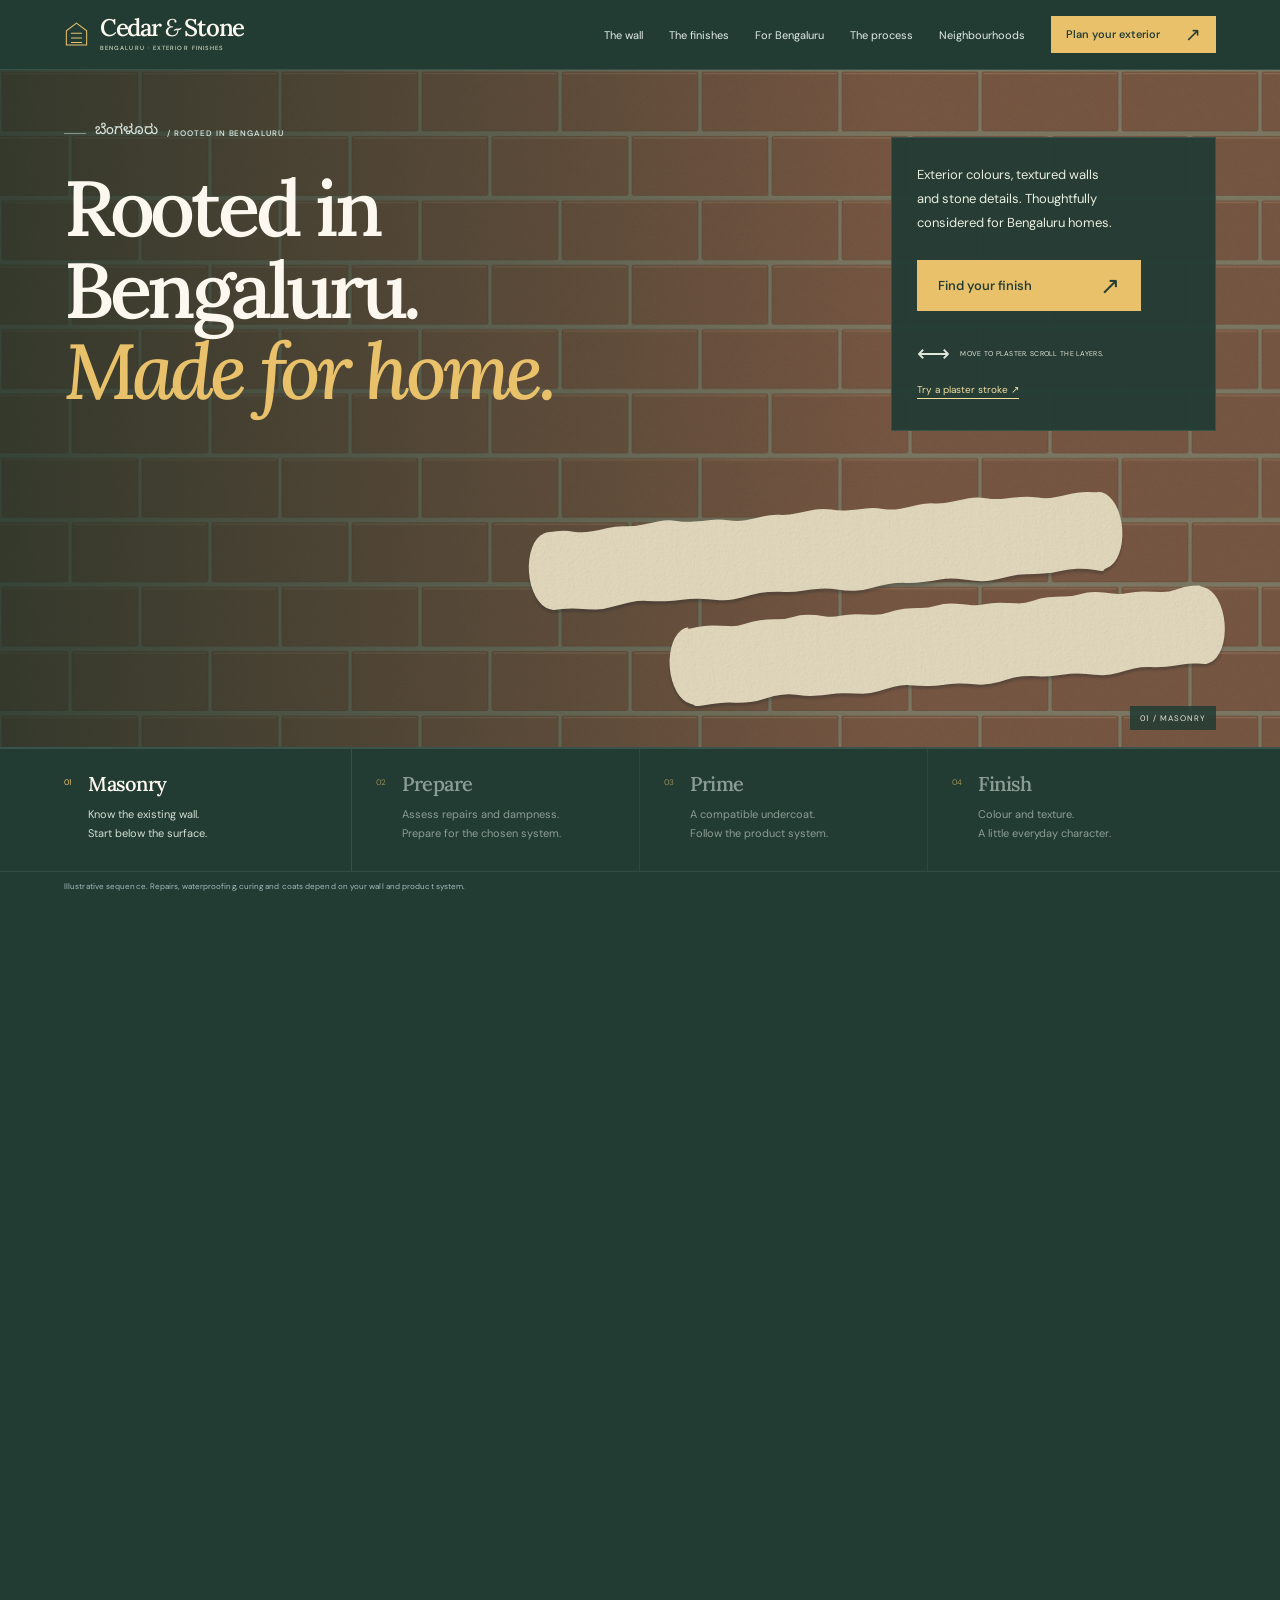
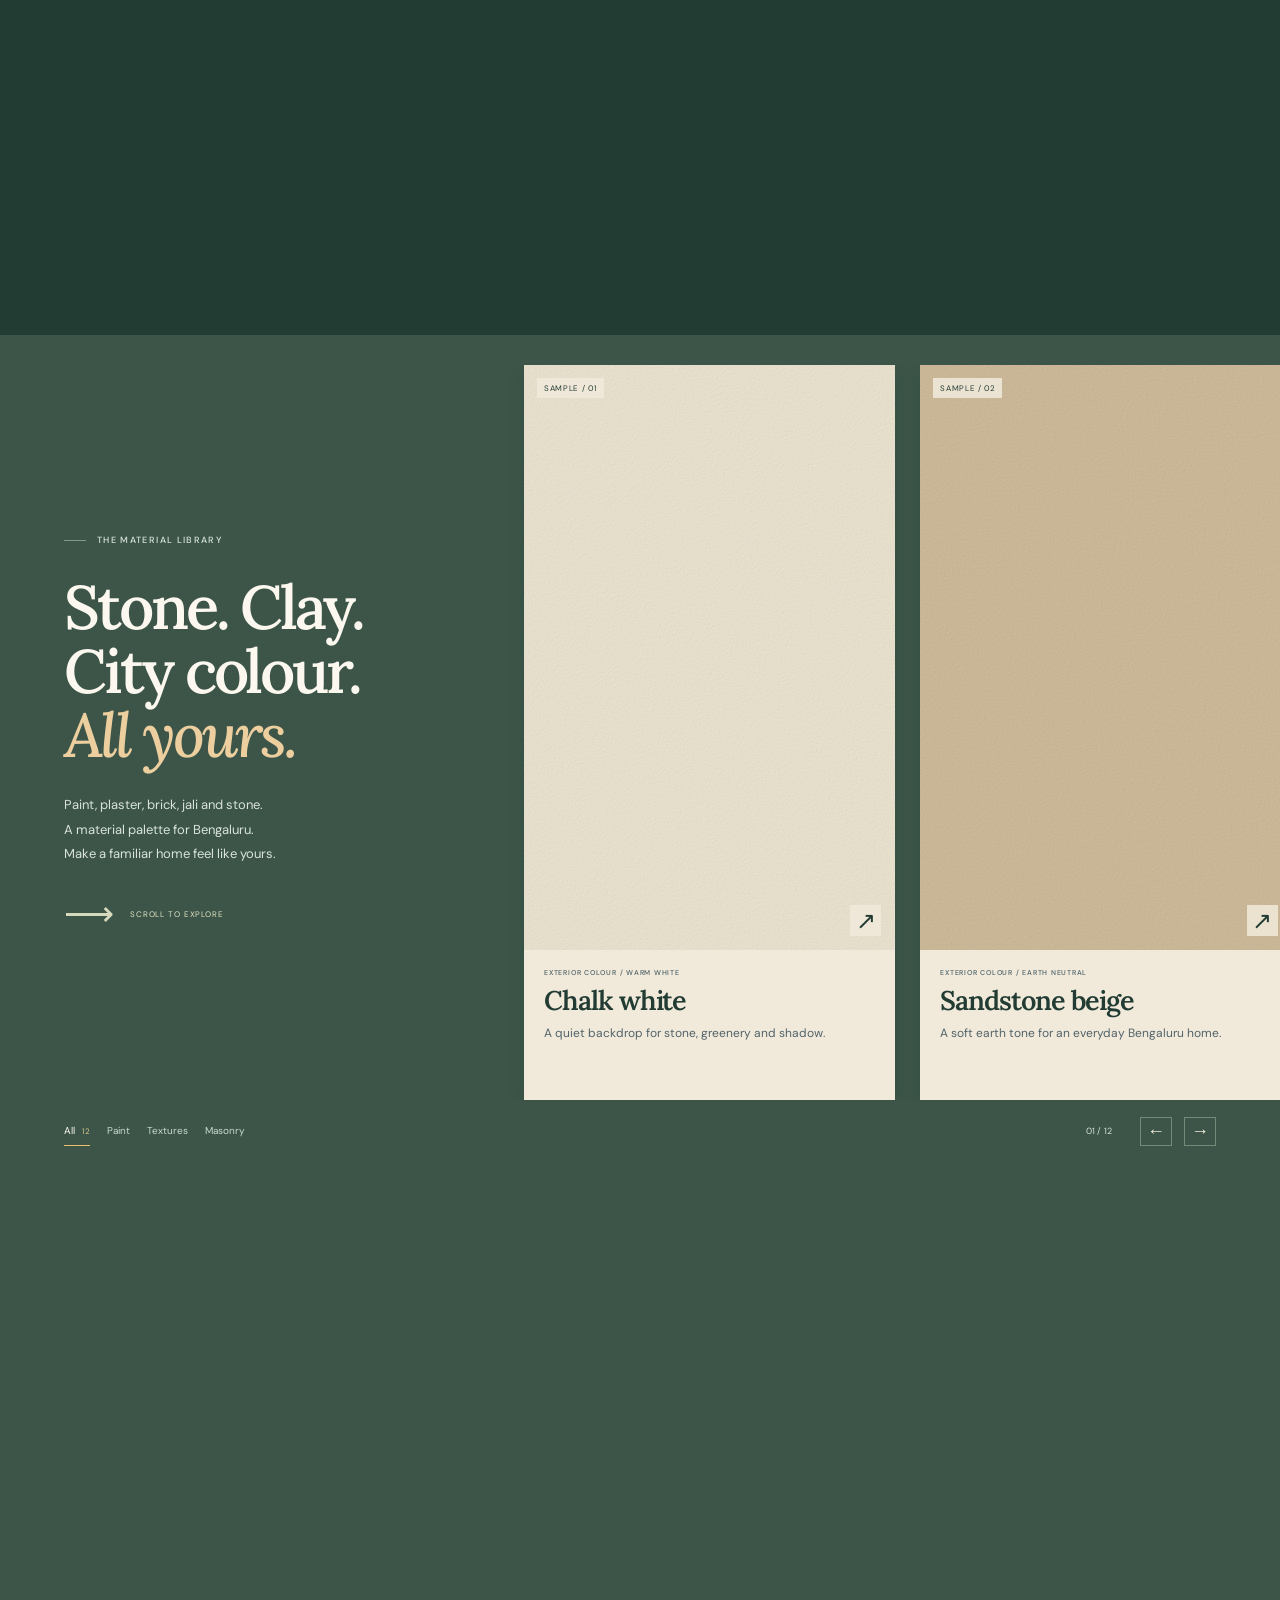
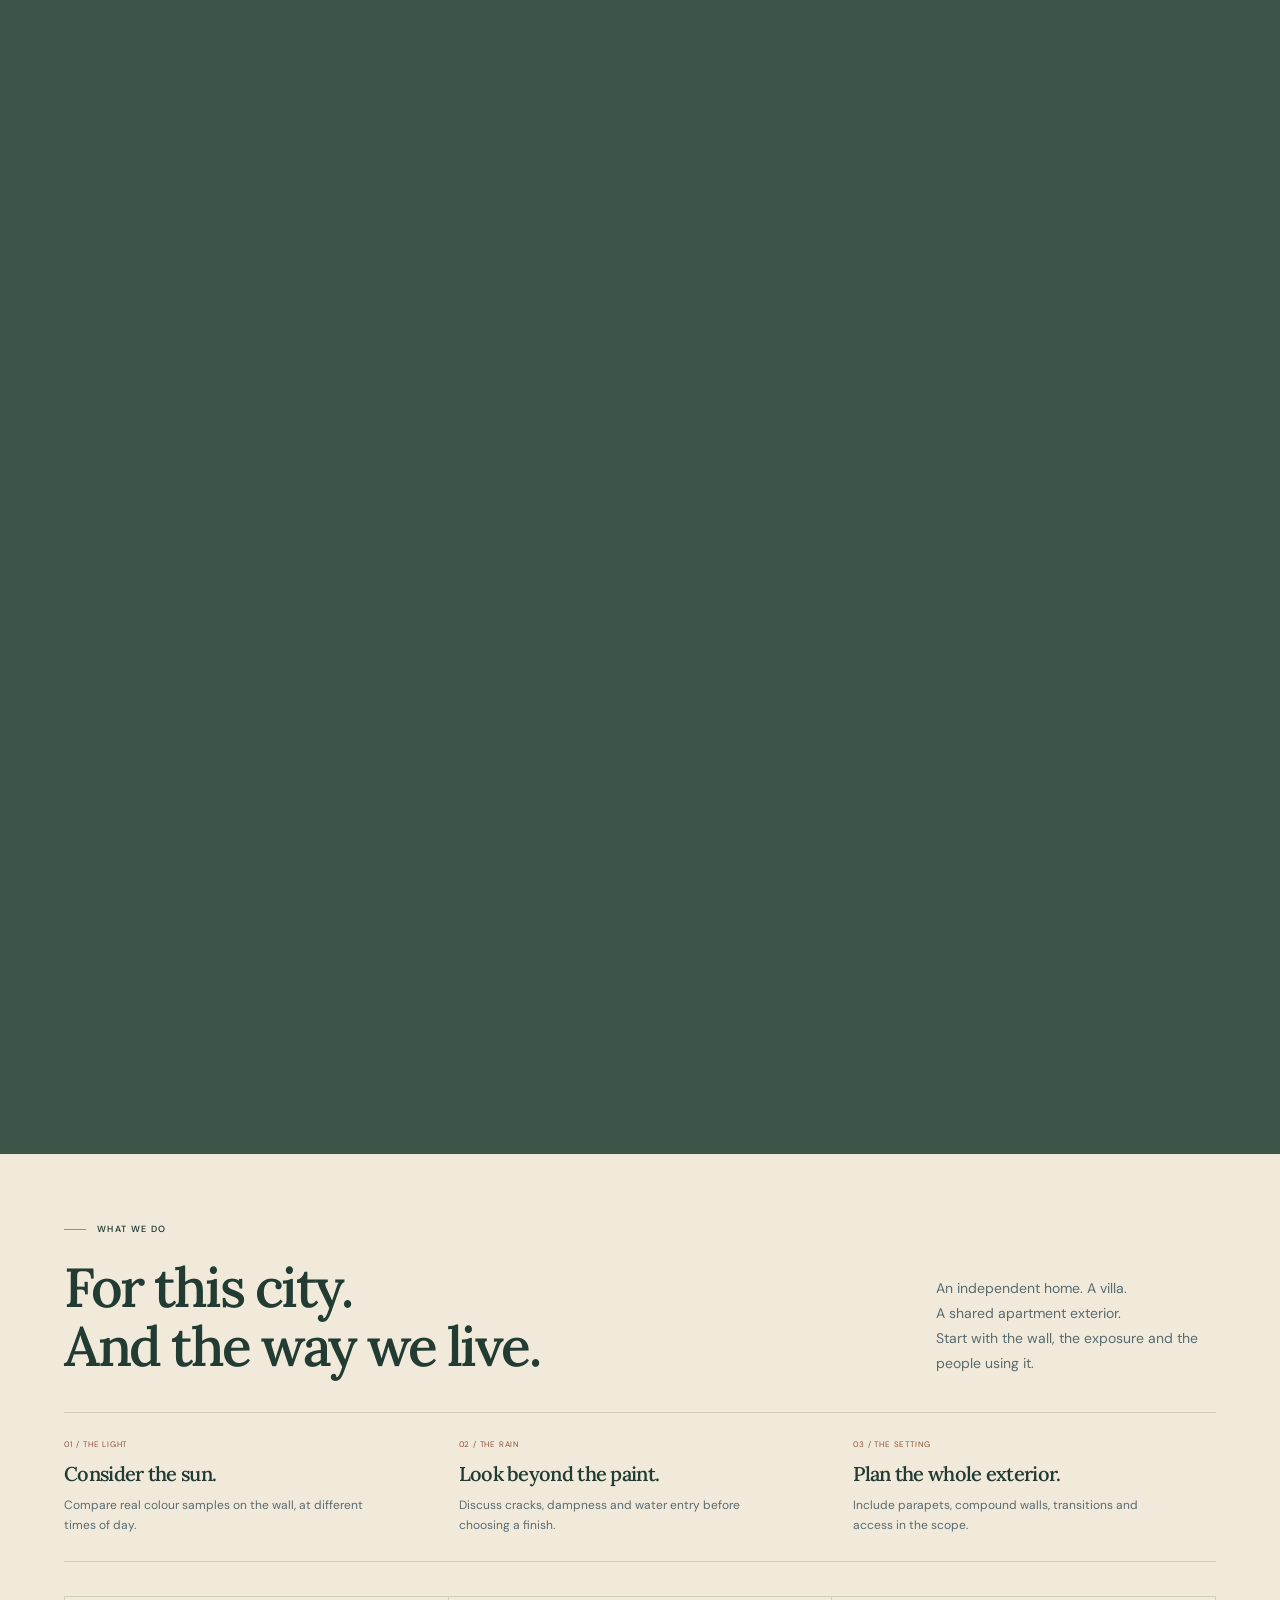
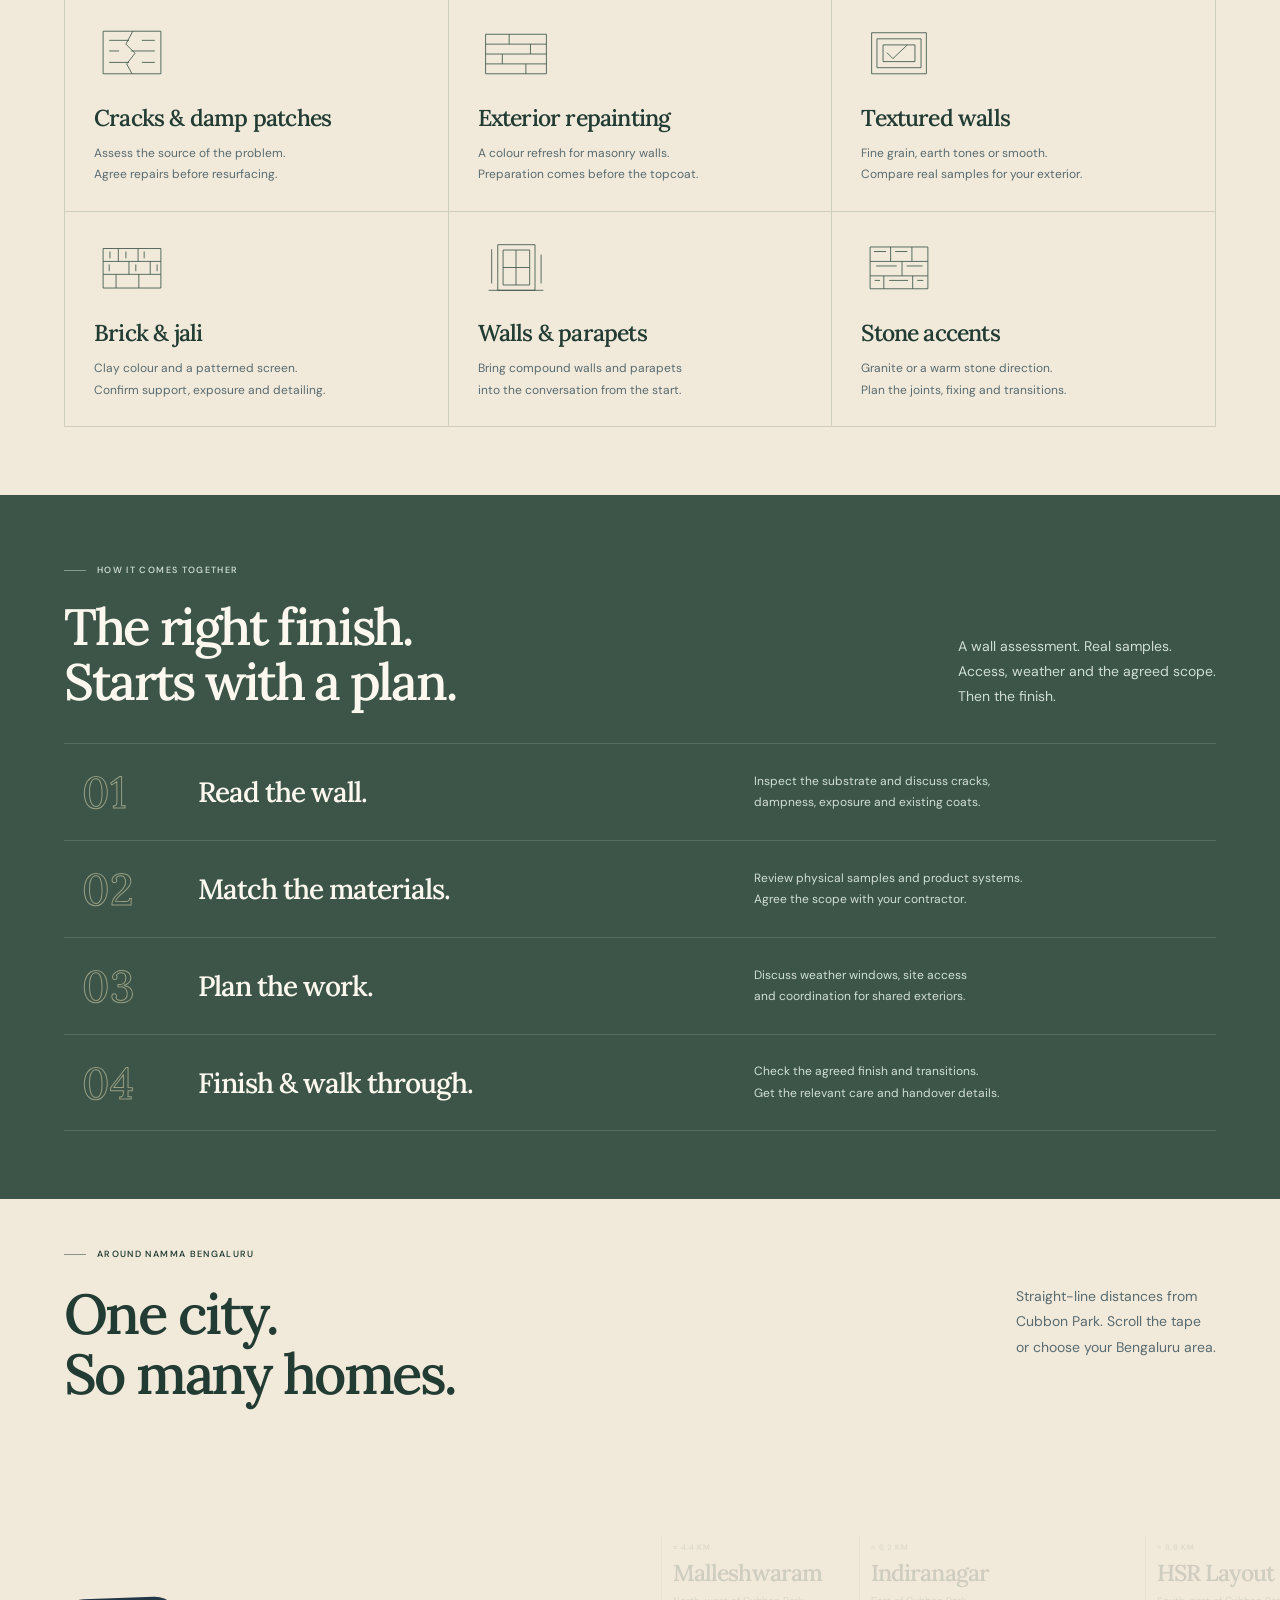
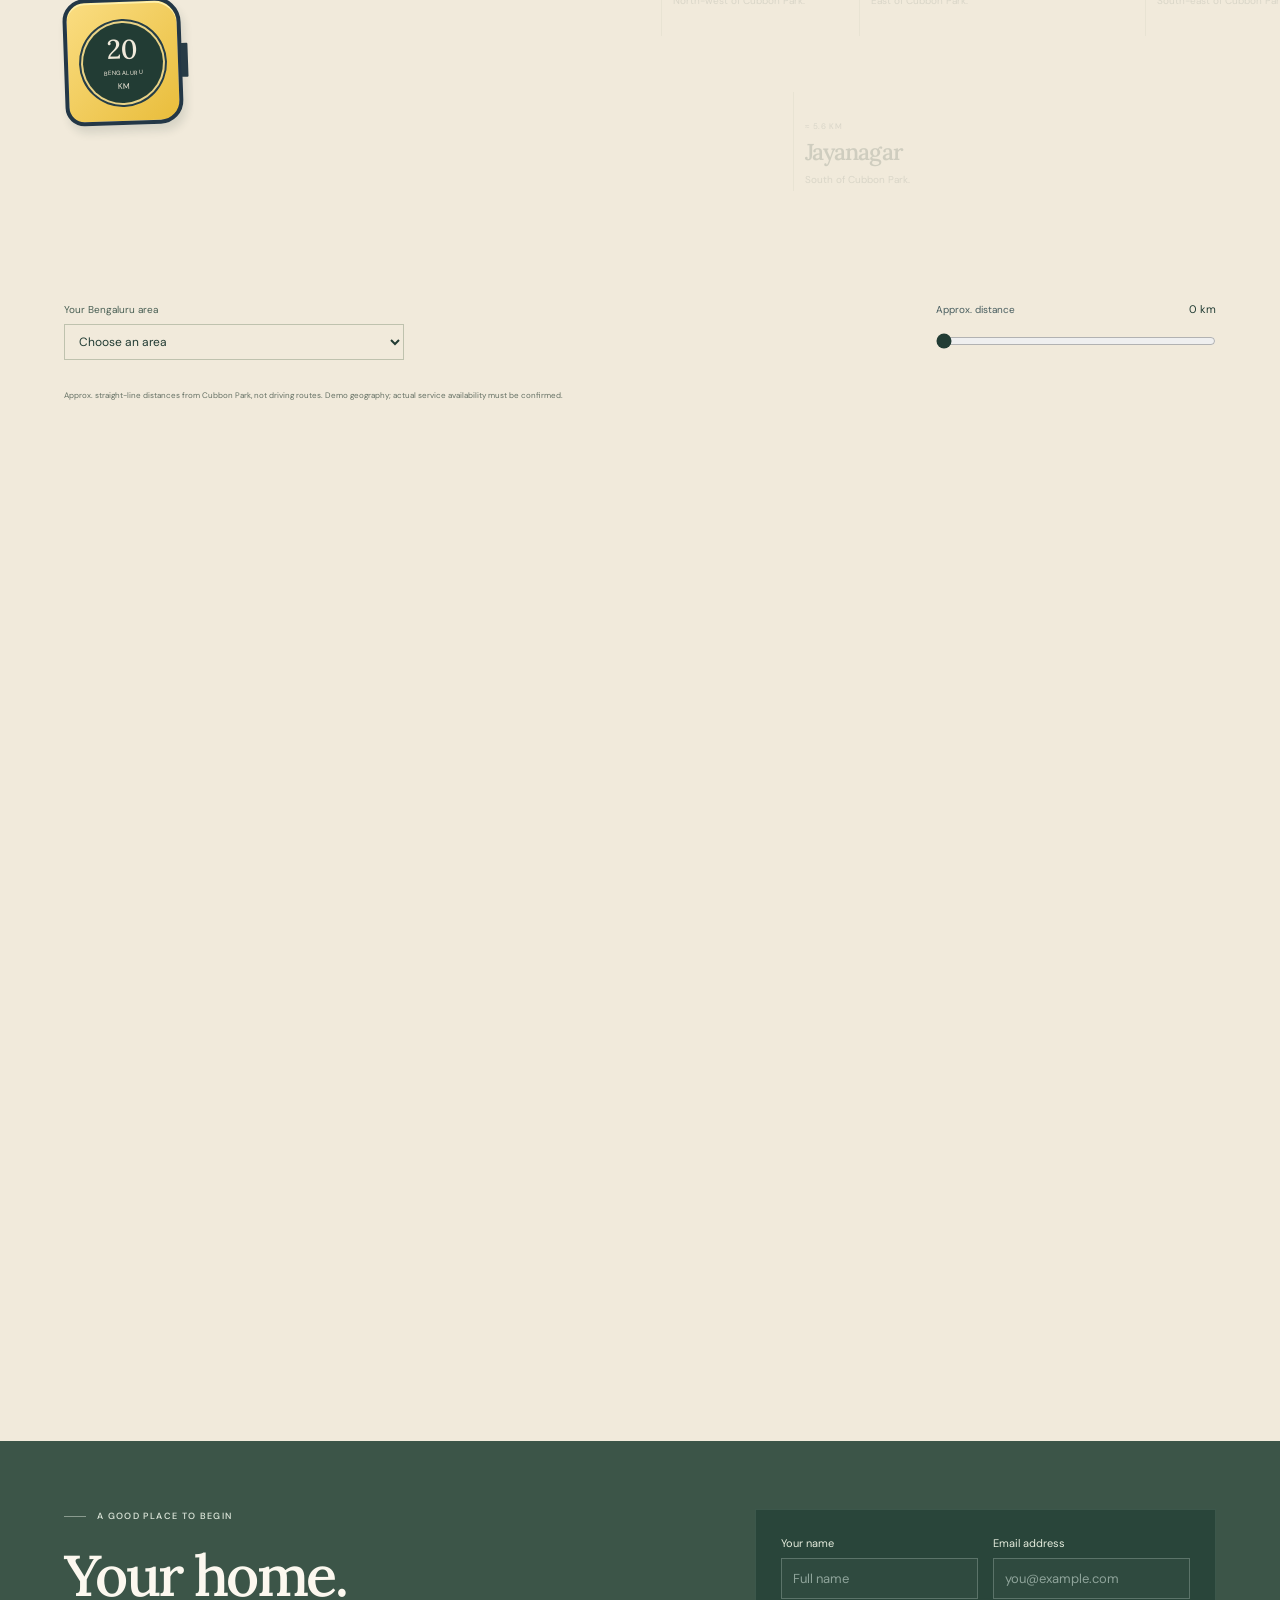
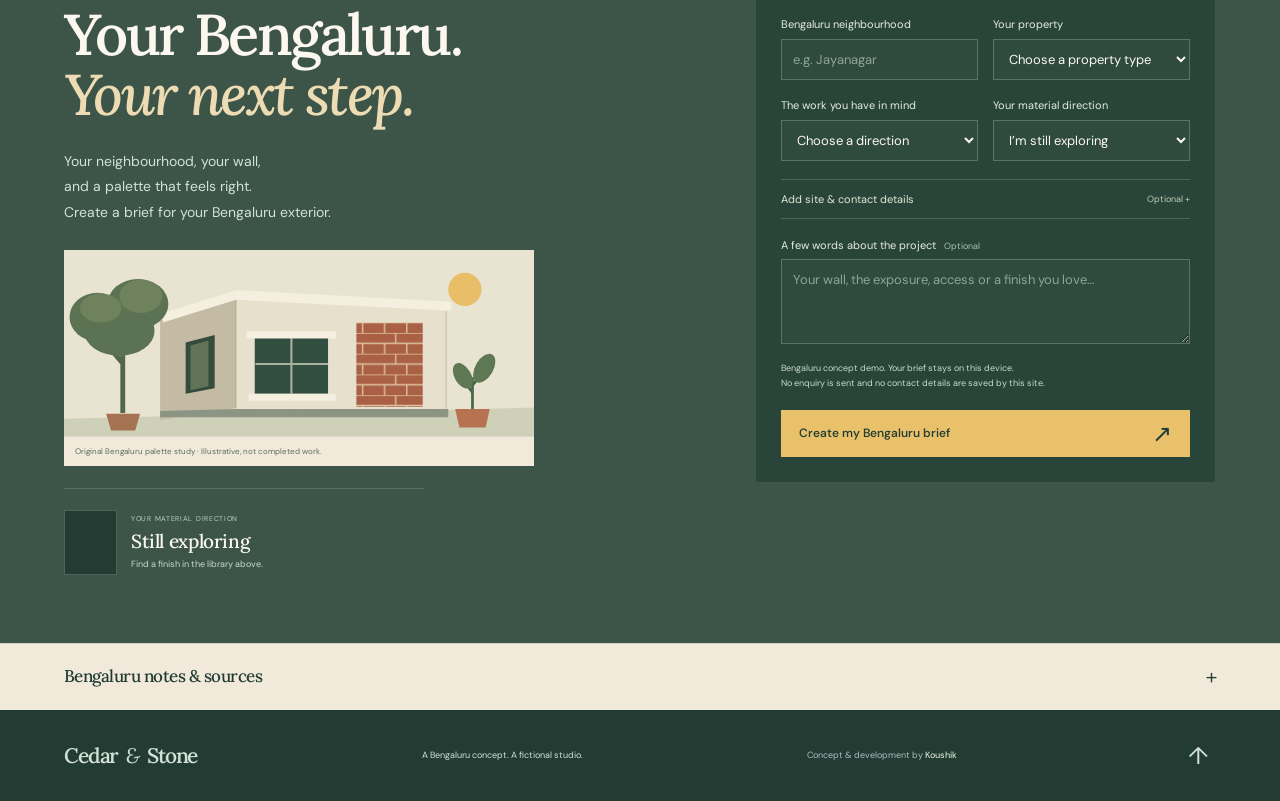
==== commit 384a7bbf: "Rebuild Bengaluru demo from climate, material and geography research" ====
--- a/demo/index.html
+++ b/demo/index.html
@@ -3,54 +3,55 @@
 <head>
   <meta charset="utf-8">
   <meta name="viewport" content="width=device-width,initial-scale=1">
-  <meta name="theme-color" content="#172f3e">
-  <meta name="description" content="Cedar & Stone. An interactive exterior design demo: build a wall, explore twelve finishes, and put your next project into words.">
-  <title>Cedar & Stone — From the first layer.</title>
+  <meta name="theme-color" content="#223c34">
+  <meta name="description" content="A Bengaluru exterior design demo: explore paint, plaster, brick, jali and stone, discover local neighbourhoods, and build a brief for your Bangalore home.">
+  <title>Cedar & Stone Bengaluru — A city’s worth of character.</title>
   <link rel="icon" href="assets/favicon.svg" type="image/svg+xml">
   <link rel="preload" href="assets/lora.ttf" as="font" type="font/ttf" crossorigin>
   <link rel="preload" href="assets/dm-sans.woff2" as="font" type="font/woff2" crossorigin>
-  <link rel="stylesheet" href="demo.css?v=2">
-  <script src="demo.js?v=2" defer></script>
+  <link rel="stylesheet" href="demo.css?v=bengaluru-1">
+  <script src="demo.js?v=bengaluru-1" defer></script>
 </head>
 <body>
   <a class="skip" href="#main">Skip to the experience</a>
   <header class="header">
-    <a class="wordmark" href="#wall" aria-label="Cedar and Stone home"><svg viewBox="0 0 32 36" aria-hidden="true"><path d="M3 32V14L16 4l13 10v18H3Z"/><path d="M9 17h14M9 23h14M9 29h14"/></svg><span>Cedar <i>&</i> Stone</span></a>
+    <a class="wordmark" href="#wall" aria-label="Cedar and Stone home"><svg viewBox="0 0 32 36" aria-hidden="true"><path d="M3 32V14L16 4l13 10v18H3Z"/><path d="M9 17h14M9 23h14M9 29h14"/></svg><span class="brand-text">Cedar <i>&</i> Stone<small>BENGALURU · EXTERIOR FINISHES</small></span></a>
     <button class="menu" aria-expanded="false" aria-controls="navigation" aria-label="Open navigation"><span></span><span></span></button>
-    <nav id="navigation" aria-label="Main navigation"><a href="#wall">The wall</a><a href="#finishes">The finishes</a><a href="#services">What we do</a><a href="#process">The process</a><a href="#area">Within reach</a><a href="#project" class="button button-small">Plan a project <span aria-hidden="true">↗</span></a></nav>
+    <nav id="navigation" aria-label="Main navigation"><a href="#wall">The wall</a><a href="#finishes">The finishes</a><a href="#services">For Bengaluru</a><a href="#process">The process</a><a href="#area">Neighbourhoods</a><a href="#project" class="button button-small">Plan your exterior <span aria-hidden="true">↗</span></a></nav>
   </header>
   <main id="main">
-    <svg class="svg-defs" aria-hidden="true"><defs><clipPath id="mask-scratch" clipPathUnits="objectBoundingBox"><path id="path-scratch"/></clipPath><clipPath id="mask-base" clipPathUnits="objectBoundingBox"><path id="path-base"/></clipPath><clipPath id="mask-finish" clipPathUnits="objectBoundingBox"><path id="path-finish"/></clipPath></defs></svg>
+    <svg class="svg-defs" aria-hidden="true"><defs><clipPath id="mask-prepare" clipPathUnits="objectBoundingBox"><path id="path-prepare"/></clipPath><clipPath id="mask-prime" clipPathUnits="objectBoundingBox"><path id="path-prime"/></clipPath><clipPath id="mask-finish" clipPathUnits="objectBoundingBox"><path id="path-finish"/></clipPath></defs></svg>
     <section id="wall" class="wall-scene scene" aria-labelledby="wall-title">
       <div class="wall-pin pin">
         <div class="wall-surface" data-stage="0" data-texture="float" data-colour="ivory">
-          <div class="wall-art" role="img" aria-label="Illustrative wall with metal lath"><div class="mesh"></div><canvas id="plaster" aria-hidden="true"></canvas><div class="coat coat-scratch"></div><div class="coat coat-base"></div><div class="coat coat-finish"></div><svg class="coat-shadows" viewBox="0 0 1000 1000" preserveAspectRatio="none" aria-hidden="true"><path id="edge-scratch"/><path id="edge-base"/><path id="edge-finish"/></svg></div>
-          <div class="wall-opening"><div><p class="eyebrow"><span></span> FROM THE INSIDE OUT</p><h1 id="wall-title">A better home. <br>Starts with <br><em>a better wall.</em></h1></div><div class="wall-aside"><p>Siding, stucco and natural finishes. <br>A little more character. <br>A home that feels like you.</p><a href="#finishes" class="button">Find your finish <span aria-hidden="true">↗</span></a><p class="gesture"><span aria-hidden="true">⟷</span> MOVE TO TROWEL. SCROLL TO BUILD.</p><button id="try-trowel" class="quiet-button">Try a plaster stroke <span aria-hidden="true">↗</span></button></div></div>
-          <div class="wall-choices" inert><p class="eyebrow"><span></span> THREE COATS. ONE NEW FEELING.</p><h2>Now, make it <br><em>feel like home.</em></h2><p>A different texture. A different colour. <br>The same wall, with a little more you.</p><div class="texture-choices" role="group" aria-label="Wall texture"><button data-texture="float" aria-pressed="true" class="active">Fine float</button><button data-texture="dash" aria-pressed="false">Pebbled</button><button data-texture="smooth" aria-pressed="false">Smooth</button></div><div class="colour-choices" role="group" aria-label="Wall colour"><button data-colour="ivory" style="--chip:#e9e0c9" class="active" aria-pressed="true"><i aria-hidden="true"></i>Ivory</button><button data-colour="sand" style="--chip:#c9b38d" aria-pressed="false"><i aria-hidden="true"></i>Sand</button><button data-colour="clay" style="--chip:#ba8e76" aria-pressed="false"><i aria-hidden="true"></i>Clay</button></div><button id="save-wall" class="button button-ink">Keep this finish <span aria-hidden="true">↗</span></button><small>Illustrative colours. Always confirm a physical sample.</small></div>
-          <span class="wall-caption" aria-hidden="true">01 / PAPER & LATH</span>
+          <div class="wall-art" role="img" aria-label="Illustrative masonry wall before surface preparation"><div class="mesh"></div><canvas id="plaster" aria-hidden="true"></canvas><div class="coat coat-prepare"></div><div class="coat coat-prime"></div><div class="coat coat-finish"></div><svg class="coat-shadows" viewBox="0 0 1000 1000" preserveAspectRatio="none" aria-hidden="true"><path id="edge-prepare"/><path id="edge-prime"/><path id="edge-finish"/></svg></div>
+          <div class="wall-opening"><div><p class="eyebrow"><span></span> <b lang="kn" class="kannada">ಬೆಂಗಳೂರು</b> / ROOTED IN BENGALURU</p><h1 id="wall-title">Rooted in <br>Bengaluru. <br><em>Made for home.</em></h1></div><div class="wall-aside"><p>Exterior colours, textured walls <br>and stone details. Thoughtfully <br>considered for Bengaluru homes.</p><a href="#finishes" class="button">Find your finish <span aria-hidden="true">↗</span></a><p class="gesture"><span aria-hidden="true">⟷</span> MOVE TO PLASTER. SCROLL THE LAYERS.</p><button id="try-trowel" class="quiet-button">Try a plaster stroke <span aria-hidden="true">↗</span></button></div></div>
+          <div class="wall-choices" inert><p class="eyebrow"><span></span> COLOUR. TEXTURE. A LITTLE OF THIS CITY.</p><h2>A little more <br><em>Bengaluru.</em></h2><p>Chalk, clay or a little canopy green. <br>Find the palette that feels like your home.</p><div class="texture-choices" role="group" aria-label="Wall texture"><button data-texture="float" aria-pressed="true" class="active">Fine grain</button><button data-texture="dash" aria-pressed="false">Earth</button><button data-texture="smooth" aria-pressed="false">Smooth</button></div><div class="colour-choices" role="group" aria-label="Wall colour"><button data-colour="ivory" style="--chip:#e7e0cd" class="active" aria-pressed="true"><i aria-hidden="true"></i>Chalk</button><button data-colour="sand" style="--chip:#cbb898" aria-pressed="false"><i aria-hidden="true"></i>Sand</button><button data-colour="clay" style="--chip:#b77252" aria-pressed="false"><i aria-hidden="true"></i>Clay</button><button data-colour="canopy" style="--chip:#4b6252" aria-pressed="false"><i aria-hidden="true"></i>Canopy</button></div><button id="save-wall" class="button button-ink">Keep this finish <span aria-hidden="true">↗</span></button><small>Illustrative colours. Always confirm a physical sample.</small></div>
+          <span class="wall-caption" aria-hidden="true">01 / MASONRY</span>
           <svg class="trowel" viewBox="0 0 120 100" aria-hidden="true"><defs><linearGradient id="steel"><stop stop-color="#edf0de"/><stop offset=".45" stop-color="#8d9e9e"/><stop offset="1" stop-color="#e9eade"/></linearGradient></defs><path d="m8 54 74-31 25 29-81 34Z" fill="url(#steel)" stroke="#4b5b60" stroke-width="2"/><path d="m48 57 3-23 17-7" fill="none" stroke="#7a857d" stroke-width="7"/><path d="m49 25 32-13 5 11-32 13Z" fill="#b48b59" stroke="#755a37" stroke-width="2"/></svg>
         </div>
-        <div class="wall-legend"><div class="wall-progress" aria-hidden="true"><i></i></div><div class="wall-stages" role="group" aria-label="Explore the wall layers"><button data-layer="0" class="active" aria-pressed="true"><span>01</span><div><h3>Paper & lath</h3><p>A protective beginning. <br>A framework for the coats.</p></div></button><button data-layer="1" aria-pressed="false"><span>02</span><div><h3>Scratch coat</h3><p>A grooved first coat. <br>Something for the next to hold.</p></div></button><button data-layer="2" aria-pressed="false"><span>03</span><div><h3>Base coat</h3><p>A quieter, even surface. <br>Bringing the wall together.</p></div></button><button data-layer="3" aria-pressed="false"><span>04</span><div><h3>The finish</h3><p>The colour. The character. <br>The part that feels like home.</p></div></button></div><p class="assembly-note">An illustrative assembly. Your contractor confirms the right system for your home.</p></div>
+        <div class="wall-legend"><div class="wall-progress" aria-hidden="true"><i></i></div><div class="wall-stages" role="group" aria-label="Explore the wall layers"><button data-layer="0" class="active" aria-pressed="true"><span>01</span><div><h3>Masonry</h3><p>Know the existing wall. <br>Start below the surface.</p></div></button><button data-layer="1" aria-pressed="false"><span>02</span><div><h3>Prepare</h3><p>Assess repairs and dampness. <br>Prepare for the chosen system.</p></div></button><button data-layer="2" aria-pressed="false"><span>03</span><div><h3>Prime</h3><p>A compatible undercoat. <br>Follow the product system.</p></div></button><button data-layer="3" aria-pressed="false"><span>04</span><div><h3>Finish</h3><p>Colour and texture. <br>A little everyday character.</p></div></button></div><p class="assembly-note">Illustrative sequence. Repairs, waterproofing, curing and coats depend on your wall and product system.</p></div>
       </div>
     </section>
     <section id="finishes" class="finish-scene scene" aria-labelledby="finishes-title"><div class="finish-pin pin">
-      <div class="finish-window" tabindex="0" role="region" aria-label="Material library. Scroll or use the arrow buttons and arrow keys to explore."><div class="finish-track"><article class="finish-intro"><p class="eyebrow"><span></span> THE MATERIAL LIBRARY</p><h2 id="finishes-title">Every finish. <br>A different <br><em>feeling.</em></h2><p>The warmth of cedar. A quiet neutral. <br>Something with a little more texture. <br>Find what feels right for your home.</p><span class="browse-hint"><i aria-hidden="true">⟶</i><b>SCROLL TO EXPLORE</b></span></article></div></div>
-      <div class="finish-footer"><div class="finish-filters" role="group" aria-label="Filter material samples"><button data-filter="all" class="active" aria-pressed="true">All <span>12</span></button><button data-filter="siding" aria-pressed="false">Siding</button><button data-filter="stucco" aria-pressed="false">Stucco</button><button data-filter="stone" aria-pressed="false">Stone</button></div><p id="finish-count" class="sr-only" aria-live="polite">12 finishes</p><div class="finish-navigation"><span id="finish-position">01 / 12</span><button id="finish-prev" aria-label="Previous material">←</button><button id="finish-next" aria-label="Next material">→</button></div></div>
+      <div class="finish-window" tabindex="0" role="region" aria-label="Material library. Scroll or use the arrow buttons and arrow keys to explore."><div class="finish-track"><article class="finish-intro"><p class="eyebrow"><span></span> THE MATERIAL LIBRARY</p><h2 id="finishes-title">Stone. Clay. <br>City colour. <br><em>All yours.</em></h2><p>Paint, plaster, brick, jali and stone. <br>A material palette for Bengaluru. <br>Make a familiar home feel like yours.</p><span class="browse-hint"><i aria-hidden="true">⟶</i><b>SCROLL TO EXPLORE</b></span></article></div></div>
+      <div class="finish-footer"><div class="finish-filters" role="group" aria-label="Filter material samples"><button data-filter="all" class="active" aria-pressed="true">All <span>12</span></button><button data-filter="paint" aria-pressed="false">Paint</button><button data-filter="texture" aria-pressed="false">Textures</button><button data-filter="masonry" aria-pressed="false">Masonry</button></div><p id="finish-count" class="sr-only" aria-live="polite">12 finishes</p><div class="finish-navigation"><span id="finish-position">01 / 12</span><button id="finish-prev" aria-label="Previous material">←</button><button id="finish-next" aria-label="Next material">→</button></div></div>
     </div></section>
-    <section id="services" class="services section" aria-labelledby="services-title"><div class="section-heading"><div><p class="eyebrow"><span></span> WHAT WE DO</p><h2 id="services-title">A fresh start. <br>Down to the details.</h2></div><p>One wall or a whole new direction. <br>Explore the details that can give <br>your home a different feeling.</p></div><div class="service-grid">
-      <article><svg viewBox="0 0 100 80" aria-hidden="true"><path d="M12 12h76v56H12zM20 24h26m17 0h17M20 38h13m16 0h31M20 53h26m17 0h17"/><path d="m51 12-9 17 12 12-11 14 7 13"/></svg><h3>Stucco repairs</h3><p>Start with the existing wall. <br>Consider what needs a fresh beginning.</p></article>
-      <article><svg viewBox="0 0 100 80" aria-hidden="true"><path d="M10 16h80v52H10zM10 29h80M10 42h80M10 55h80M41 16v13m28 0v13M32 42v13m31 0v13"/></svg><h3>Siding & cladding</h3><p>New proportions. New profiles. <br>Explore a different exterior.</p></article>
-      <article><svg viewBox="0 0 100 80" aria-hidden="true"><path d="M14 14h72v54H14zM21 22h58v38H21zM29 30h42v22H29z"/><path d="m34 40 8 8 19-18"/></svg><h3>A complete refresh</h3><p>Bring the materials and details <br>together in one considered direction.</p></article>
-      <article><svg viewBox="0 0 100 80" aria-hidden="true"><path d="M12 15h76v52H12zM12 32h76M12 49h76M32 15v17m26-17v17M46 32v17m28-17v17M29 49v18m30-18v18"/><path d="M21 19v9m21-9v9m24-9v9M20 36v9m35-9v9m28-9v9"/></svg><h3>Cedar & shingles</h3><p>A little warmth. A natural rhythm. <br>Grain that makes every board different.</p></article>
-      <article><svg viewBox="0 0 100 80" aria-hidden="true"><path d="M26 10h49v60H26zM33 17h35v46H33zM50 17v46M33 40h35M14 70h72M18 16v45m65-38v38"/></svg><h3>Windows & edges</h3><p>Give the corners, openings and <br>transitions the attention they deserve.</p></article>
-      <article><svg viewBox="0 0 100 80" aria-hidden="true"><path d="M12 13h76v55H12zM12 32h76M12 51h76M39 13v19m28-19v19M54 32v19M30 51v17m38-17v17"/><path d="M17 19h16m12 0h16m-41 19h27m13 0h21M18 57h7m12 0h25m12 0h8"/></svg><h3>Stone accents</h3><p>A grounded entrance. <br>A little texture in the right place.</p></article>
+    <section id="services" class="services section" aria-labelledby="services-title"><div class="section-heading"><div><p class="eyebrow"><span></span> WHAT WE DO</p><h2 id="services-title">For this city. <br>And the way we live.</h2></div><p>An independent home. A villa. <br>A shared apartment exterior. <br>Start with the wall, the exposure and the people using it.</p></div><div class="city-considerations"><p><span>01 / THE LIGHT</span><strong>Consider the sun.</strong>Compare real colour samples on the wall, at different times of day.</p><p><span>02 / THE RAIN</span><strong>Look beyond the paint.</strong>Discuss cracks, dampness and water entry before choosing a finish.</p><p><span>03 / THE SETTING</span><strong>Plan the whole exterior.</strong>Include parapets, compound walls, transitions and access in the scope.</p></div><div class="service-grid">
+      <article><svg viewBox="0 0 100 80" aria-hidden="true"><path d="M12 12h76v56H12zM20 24h26m17 0h17M20 38h13m16 0h31M20 53h26m17 0h17"/><path d="m51 12-9 17 12 12-11 14 7 13"/></svg><h3>Cracks & damp patches</h3><p>Assess the source of the problem. <br>Agree repairs before resurfacing.</p></article>
+      <article><svg viewBox="0 0 100 80" aria-hidden="true"><path d="M10 16h80v52H10zM10 29h80M10 42h80M10 55h80M41 16v13m28 0v13M32 42v13m31 0v13"/></svg><h3>Exterior repainting</h3><p>A colour refresh for masonry walls. <br>Preparation comes before the topcoat.</p></article>
+      <article><svg viewBox="0 0 100 80" aria-hidden="true"><path d="M14 14h72v54H14zM21 22h58v38H21zM29 30h42v22H29z"/><path d="m34 40 8 8 19-18"/></svg><h3>Textured walls</h3><p>Fine grain, earth tones or smooth. <br>Compare real samples for your exterior.</p></article>
+      <article><svg viewBox="0 0 100 80" aria-hidden="true"><path d="M12 15h76v52H12zM12 32h76M12 49h76M32 15v17m26-17v17M46 32v17m28-17v17M29 49v18m30-18v18"/><path d="M21 19v9m21-9v9m24-9v9M20 36v9m35-9v9m28-9v9"/></svg><h3>Brick & jali</h3><p>Clay colour and a patterned screen. <br>Confirm support, exposure and detailing.</p></article>
+      <article><svg viewBox="0 0 100 80" aria-hidden="true"><path d="M26 10h49v60H26zM33 17h35v46H33zM50 17v46M33 40h35M14 70h72M18 16v45m65-38v38"/></svg><h3>Walls & parapets</h3><p>Bring compound walls and parapets <br>into the conversation from the start.</p></article>
+      <article><svg viewBox="0 0 100 80" aria-hidden="true"><path d="M12 13h76v55H12zM12 32h76M12 51h76M39 13v19m28-19v19M54 32v19M30 51v17m38-17v17"/><path d="M17 19h16m12 0h16m-41 19h27m13 0h21M18 57h7m12 0h25m12 0h8"/></svg><h3>Stone accents</h3><p>Granite or a warm stone direction. <br>Plan the joints, fixing and transitions.</p></article>
     </div></section>
-    <section id="process" class="process section" aria-labelledby="process-title"><div class="section-heading"><div><p class="eyebrow"><span></span> HOW IT COMES TOGETHER</p><h2 id="process-title">Good work. <br>No guessing.</h2></div><p>A clear conversation. <br>A considered plan. <br>From the first look to the last detail.</p></div><div class="process-list"><article><i aria-hidden="true"></i><span>01</span><h3>Look at the wall.</h3><p>Discuss your home, the existing finish <br>and what you want to change.</p></article><article><i aria-hidden="true"></i><span>02</span><h3>Put it in writing.</h3><p>Confirm materials, details and scope <br>with your chosen contractor.</p></article><article><i aria-hidden="true"></i><span>03</span><h3>Bring it to life.</h3><p>Work through the agreed plan, <br>with attention to the layers underneath.</p></article><article><i aria-hidden="true"></i><span>04</span><h3>Take a closer look.</h3><p>Walk through the finished details <br>and discuss care for your new exterior.</p></article></div></section>
-    <section id="area" class="area-scene scene" aria-labelledby="area-title"><div class="area-pin pin"><div class="section-heading"><div><p class="eyebrow"><span></span> A SENSE OF PLACE</p><h2 id="area-title">Closer than <br>you think.</h2></div><p>Town streets to quieter corners. <br>Scroll to pull out the tape <br>and see a little further.</p></div><div class="tape-window" tabindex="0" role="region" aria-label="Illustrative service area. Use left and right arrows to explore distances."><div class="tape"><div class="blade"><div class="ticks" aria-hidden="true"></div></div><div class="hook" aria-hidden="true"></div><div class="place-labels" aria-hidden="true"></div><div class="housing" aria-hidden="true"><div><b>40</b><span>NEAR & FAR</span><small>KM</small></div></div></div></div><div class="area-footer"><p>A little geography, for this fictional demo. <br>Places and distances are illustrative.</p><div class="tape-controls"><label for="tape-range">Explore the distance <output id="tape-distance">0 km</output></label><input id="tape-range" type="range" min="0" max="40" step="0.1" value="0" aria-label="Explore illustrative distances from zero to forty kilometres"></div></div><ul id="place-list" class="sr-only"></ul></div></section>
-    <section id="project" class="project section" aria-labelledby="project-title"><div class="project-copy"><p class="eyebrow"><span></span> A GOOD PLACE TO BEGIN</p><h2 id="project-title">Your wall. <br>Your next <br><em>chapter.</em></h2><p>A finish you love. A few ideas. <br>Put them into a brief to share <br>with your chosen contractor.</p><div class="selected-finish"><div id="selected-swatch" aria-hidden="true"></div><div><small>YOUR MATERIAL DIRECTION</small><strong id="selected-name">Still exploring</strong><span id="selected-detail">Find a finish in the library above.</span></div></div></div><div class="project-panel"><form id="project-form"><div class="field-pair"><label>Your name<input name="name" id="name" autocomplete="name" maxlength="100" required placeholder="Full name"></label><label>Email address<input name="email" id="email" type="email" autocomplete="email" maxlength="200" required placeholder="you@example.com"></label></div><div class="field-pair"><label>City or area<input name="area" id="location" autocomplete="address-level2" minlength="2" maxlength="100" required placeholder="Your neighbourhood"></label><label>Your project<select name="service" id="service" required><option value="">Choose a direction</option><option>Stucco & finishes</option><option>Siding & cladding</option><option>Stone accents</option><option>A complete refresh</option><option>I’d like some guidance</option></select></label></div><label>A finish that caught your eye<select name="finish" id="material"><option value="">I’m still exploring</option></select></label><label>A few words about your home <span class="optional">Optional</span><textarea id="notes" name="notes" rows="3" maxlength="1000" placeholder="What would you like to change?"></textarea></label><p class="form-note">Demo only. This creates a brief on your device. <br>No enquiry is sent and no details are saved by this site.</p><button class="button" type="submit">Create my project brief <span aria-hidden="true">↗</span></button></form><div id="project-result" hidden tabindex="-1"><p class="eyebrow">READY FOR THE NEXT CONVERSATION</p><h3>Your ideas. <br>All in one place.</h3><p>Your brief is ready to share with a contractor. <br>This demo hasn’t sent an enquiry.</p><pre id="brief"></pre><div class="result-actions"><button id="download" class="button">Download brief <span aria-hidden="true">↓</span></button><button id="copy" class="quiet-button">Copy brief ↗</button></div><p id="copy-status" role="status"></p><button id="reset" class="quiet-button">Start a new brief ↺</button></div></div></section>
+    <section id="process" class="process section" aria-labelledby="process-title"><div class="section-heading"><div><p class="eyebrow"><span></span> HOW IT COMES TOGETHER</p><h2 id="process-title">The right finish. <br>Starts with a plan.</h2></div><p>A wall assessment. Real samples. <br>Access, weather and the agreed scope. <br>Then the finish.</p></div><div class="process-list"><article><i aria-hidden="true"></i><span>01</span><h3>Read the wall.</h3><p>Inspect the substrate and discuss cracks, <br>dampness, exposure and existing coats.</p></article><article><i aria-hidden="true"></i><span>02</span><h3>Match the materials.</h3><p>Review physical samples and product systems. <br>Agree the scope with your contractor.</p></article><article><i aria-hidden="true"></i><span>03</span><h3>Plan the work.</h3><p>Discuss weather windows, site access <br>and coordination for shared exteriors.</p></article><article><i aria-hidden="true"></i><span>04</span><h3>Finish & walk through.</h3><p>Check the agreed finish and transitions. <br>Get the relevant care and handover details.</p></article></div></section>
+    <section id="area" class="area-scene scene" aria-labelledby="area-title"><div class="area-pin pin"><div class="section-heading"><div><p class="eyebrow"><span></span> AROUND NAMMA BENGALURU</p><h2 id="area-title">One city. <br>So many homes.</h2></div><p>Straight-line distances from <br>Cubbon Park. Scroll the tape <br>or choose your Bengaluru area.</p></div><div class="tape-window" tabindex="0" role="region" aria-label="Bengaluru neighbourhood distances from Cubbon Park. Use left and right arrows to explore."><div class="tape"><div class="blade"><div class="ticks" aria-hidden="true"></div></div><div class="hook" aria-hidden="true"></div><div class="place-labels" aria-hidden="true"></div><div class="housing" aria-hidden="true"><div><b>20</b><span>BENGALURU</span><small>KM</small></div></div></div></div><div class="area-footer"><div class="neighbourhood-picker"><label for="area-select">Your Bengaluru area</label><select id="area-select"><option value="">Choose an area</option></select></div><div class="tape-controls"><label for="tape-range">Approx. distance <output id="tape-distance" aria-live="off">0 km</output></label><input id="tape-range" type="range" min="0" max="20" step="0.1" value="0" aria-label="Explore approximate straight-line distances from Cubbon Park, zero to twenty kilometres"></div></div><p id="area-status" role="status"></p><p class="distance-note">Approx. straight-line distances from Cubbon Park, not driving routes. Demo geography; actual service availability must be confirmed.</p><ul id="place-list" class="sr-only"></ul></div></section>
+    <section id="project" class="project section" aria-labelledby="project-title"><div class="project-copy"><p class="eyebrow"><span></span> A GOOD PLACE TO BEGIN</p><h2 id="project-title">Your home. <br>Your Bengaluru. <br><em>Your next step.</em></h2><p>Your neighbourhood, your wall, <br>and a palette that feels right. <br>Create a brief for your Bengaluru exterior.</p><figure class="project-study"><svg viewBox="0 0 680 270" role="img" aria-label="Illustrative Bengaluru courtyard house colour study"><defs><pattern id="study-brick" width="64" height="30" patternUnits="userSpaceOnUse"><rect width="64" height="30" fill="#a96045"/><path d="M0 0H64M0 15H64M32 0v15M16 15v15M48 15v15" stroke="#dec4a1" stroke-width="2"/></pattern><pattern id="study-stone" width="60" height="40" patternUnits="userSpaceOnUse"><rect width="60" height="40" fill="#92998a"/><path d="M0 0h60M0 20h60M30 0v20M15 20v20M50 20v20" stroke="#d0cfbc" stroke-width="2"/></pattern><pattern id="study-jali" width="25" height="25" patternUnits="userSpaceOnUse"><rect width="25" height="25" fill="#b77252"/><path d="m12.5 5 7.5 7.5-7.5 7.5L5 12.5Z" fill="#344e40"/></pattern></defs><rect width="680" height="270" fill="#e9e3d1"/><circle cx="580" cy="57" r="24" fill="#e8be68"/><path d="M0 244 680 228v42H0Z" fill="#ced0b8"/><path d="M139 102 249 69 553 86 451 119Z" fill="#ded8c4"/><path d="M139 102 249 69v160l-110 17Z" fill="#c3bba3"/><path class="study-paint" d="M249 69 553 86v144l-304-1Z"/><path d="M143 91 250 58l310 17v13L249 72 143 105Z" fill="#f4efdf"/><path d="M249 72v157M553 88v142" stroke="#475c4d" opacity=".35"/><rect x="423" y="105" width="96" height="122" id="study-feature" fill="url(#study-brick)"/><rect x="276" y="121" width="106" height="87" fill="#314e40"/><path d="M329 122v86M277 165h105" stroke="#a8b29e" stroke-width="3"/><path d="M264 118h130v10H264M267 208h126v10H267" fill="#f4efdf"/><path d="M249 230h307v12H139v-9Z" fill="#8c9583"/><path d="M176 134 218 123v77l-42 8Z" fill="#354c3d"/><path d="M183 138 209 131v66l-26 6Z" fill="#61745a"/><path d="M85 236V109m0 55-36-43m36 24 28-53" stroke="#53674b" stroke-width="7" fill="none"/><g fill="#5b7353"><ellipse cx="48" cy="97" rx="40" ry="35"/><ellipse cx="107" cy="78" rx="44" ry="36"/><ellipse cx="80" cy="117" rx="51" ry="36"/></g><g fill="#6e825e"><ellipse cx="53" cy="84" rx="30" ry="21"/><ellipse cx="111" cy="67" rx="31" ry="24"/></g><path d="M591 232v-48m0 22-15-20m15 10 18-23" stroke="#4b664d" stroke-width="4" fill="none"/><g fill="#5d7853"><ellipse cx="577" cy="182" rx="12" ry="20" transform="rotate(-30 577 182)"/><ellipse cx="608" cy="171" rx="13" ry="23" transform="rotate(30 608 171)"/></g><path d="M566 230h50l-6 27h-38Z" fill="#b77252"/><path d="M61 237h49l-7 24H68Z" fill="#a57351"/></svg><figcaption>Original Bengaluru palette study · Illustrative, not completed work.</figcaption></figure><div class="selected-finish"><div id="selected-swatch" aria-hidden="true"></div><div><small>YOUR MATERIAL DIRECTION</small><strong id="selected-name">Still exploring</strong><span id="selected-detail">Find a finish in the library above.</span></div></div></div><div class="project-panel"><form id="project-form"><div class="field-pair"><label>Your name<input name="name" id="name" autocomplete="name" maxlength="100" required placeholder="Full name"></label><label>Email address<input name="email" id="email" type="email" autocomplete="email" maxlength="200" required placeholder="you@example.com"></label></div><div class="field-pair"><label>Bengaluru neighbourhood<input name="area" id="location" list="area-suggestions" autocomplete="address-level2" minlength="2" maxlength="100" required placeholder="e.g. Jayanagar"><datalist id="area-suggestions"></datalist></label><label>Your property<select name="property" id="property" required><option value="">Choose a property type</option><option>Independent house</option><option>Villa</option><option>Apartment exterior</option><option>Commercial property</option><option>I’m still exploring</option></select></label></div><p class="property-help" id="property-help" hidden>For shared exteriors, note association coordination, site access and scaffolding in the brief.</p><div class="field-pair"><label>The work you have in mind<select name="service" id="service" required><option value="">Choose a direction</option><option>Exterior repainting</option><option>Textured walls</option><option>Brick & stone details</option><option>Cracks & dampness assessment</option><option>A complete exterior refresh</option><option>I’d like some guidance</option></select></label><label>Your material direction<select name="finish" id="material"><option value="">I’m still exploring</option></select></label></div><details class="optional-site"><summary>Add site & contact details <span>Optional +</span></summary><div class="field-pair"><label>Mobile / WhatsApp<input name="phone" id="phone" type="tel" autocomplete="tel" maxlength="24" placeholder="+91, or another country code"></label><label>Site PIN code<input name="pin" id="pin" inputmode="numeric" autocomplete="postal-code" pattern="[1-9][0-9]{5}" maxlength="6" placeholder="6-digit PIN code"></label></div><label>What is the wall like now?<select name="condition" id="condition"><option>I’m not sure yet</option><option>Faded or peeling paint</option><option>Visible damp patches</option><option>Cracks that need assessment</option><option>New plaster / unfinished surface</option><option>Existing brick or stone</option></select></label></details><label>A few words about the project <span class="optional">Optional</span><textarea id="notes" name="notes" rows="3" maxlength="1000" placeholder="Your wall, the exposure, access or a finish you love…"></textarea></label><p class="form-note">Bengaluru concept demo. Your brief stays on this device. <br>No enquiry is sent and no contact details are saved by this site.</p><button class="button" type="submit">Create my Bengaluru brief <span aria-hidden="true">↗</span></button></form><div id="project-result" hidden tabindex="-1"><p class="eyebrow">READY FOR THE NEXT CONVERSATION</p><h3>Your ideas. <br>All in one place.</h3><p>Your brief is ready to share with a contractor. <br>This demo hasn’t sent an enquiry.</p><pre id="brief"></pre><div class="result-actions"><button id="download" class="button">Download brief <span aria-hidden="true">↓</span></button><button id="copy" class="quiet-button">Copy brief ↗</button></div><p id="copy-status" role="status"></p><button id="reset" class="quiet-button">Start a new brief ↺</button></div></div></section>
+<details class="research-sources"><summary>Bengaluru notes & sources <span aria-hidden="true">+</span></summary><div><p>The palette draws on stone, courtyards and greenery; the wall story is an illustration for masonry surfaces. Actual work needs a site assessment and a specified product system.</p><p>Context: <a href="https://city.imd.gov.in/citywx/extreme/JUL/bengaluru2.htm" target="_blank" rel="noopener">IMD climate normals ↗</a> <a href="https://www.iimb.ac.in/about-institute/architecture" target="_blank" rel="noopener">IIM Bangalore architecture ↗</a> <a href="https://www.asianpaints.com/content/dam/asianpaints/website/products/pis-files-2/exterior-wall-primer.pdf" target="_blank" rel="noopener">Masonry coating reference ↗</a></p><p>Neighbourhood distances use representative public coordinates and the haversine formula. They are approximate straight-line distances from Cubbon Park, not a road route, business address or confirmed service radius. <a href="https://github.com/koushik2002/cedar-stone/blob/main/docs/BENGALURU-RESEARCH-PLAN.md" target="_blank" rel="noopener">Research & distance method ↗</a></p></div></details>
   </main>
-  <footer class="footer"><a class="wordmark" href="#wall">Cedar <i>&</i> Stone</a><p>A fictional studio. An interactive demo.</p><span>Concept & development by <strong>Koushik</strong></span><a href="#wall" aria-label="Back to top">↑</a></footer>
+  <footer class="footer"><a class="wordmark" href="#wall">Cedar <i>&</i> Stone</a><p>A Bengaluru concept. A fictional studio.</p><span>Concept & development by <strong>Koushik</strong></span><a href="#wall" aria-label="Back to top">↑</a></footer>
   <dialog id="material-dialog" aria-labelledby="dialog-title"><button id="dialog-close" aria-label="Close material details">×</button><div id="dialog-surface" role="img" aria-label="Illustrative material texture"></div><div class="dialog-copy"><p id="dialog-type" class="eyebrow"></p><h2 id="dialog-title"></h2><p id="dialog-description"></p><dl><div><dt>Tone</dt><dd id="dialog-tone"></dd></div><div><dt>Character</dt><dd id="dialog-character"></dd></div></dl><small>An illustrative digital sample. Confirm colour and suitability with your contractor.</small><button id="choose-material" class="button button-ink">Keep this finish <span aria-hidden="true">↗</span></button></div></dialog>
-  <noscript><p class="noscript">Enable JavaScript for the interactive wall, material library, tape and local project brief.</p></noscript>
+  <noscript><p class="noscript">Enable JavaScript for the interactive masonry wall, Bengaluru palette, neighbourhood explorer and local project brief.</p></noscript>
 </body>
 </html>
--- a/demo/demo.css
+++ b/demo/demo.css
@@ -1,25 +1,25 @@
 @font-face{font-family:Lora;src:url('assets/lora.ttf') format('truetype');font-weight:400 700;font-style:normal;font-display:swap}
 @font-face{font-family:Lora;src:url('assets/lora-italic.ttf') format('truetype');font-weight:400 700;font-style:italic;font-display:swap}
 @font-face{font-family:DM;src:url('assets/dm-sans.woff2') format('woff2');font-weight:100 1000;font-display:swap}
-:root{--ink:#172f3e;--blue:#2b5066;--paper:#f4efdf;--white:#fcf8ef;--gold:#f3cd62;--muted:#596b70;--serif:Lora,Georgia,serif;--sans:DM,Arial,sans-serif;--header:70px;--scene:calc(100svh - var(--header));--wall-colour:#e9e0c9;--gutter:5vw}
+:root{--ink:#223c34;--canopy:#3c5548;--paper:#f1eadb;--white:#fcf8ef;--gold:#e9c16b;--muted:#596b70;--serif:Lora,Georgia,serif;--sans:DM,Arial,sans-serif;--header:70px;--scene:calc(100svh - var(--header));--wall-colour:#e7e0cd;--gutter:5vw}
 *{box-sizing:border-box}html{scroll-behavior:smooth;scroll-padding-top:var(--header)}body{margin:0;background:var(--paper);color:var(--ink);font-family:var(--sans);font-size:15px;-webkit-font-smoothing:antialiased}h1,h2,h3,p,dl,dd{margin:0}h1,h2,h3{font-family:var(--serif);font-weight:550;letter-spacing:-.045em}h2{font-size:clamp(40px,4.3vw,64px);line-height:1.08}em{font-weight:500}a{color:inherit;text-decoration:none}button,input,select,textarea{font:inherit}button,a,input,select,textarea{-webkit-tap-highlight-color:transparent}button{cursor:pointer;color:inherit}button:disabled{cursor:default}button{border-radius:0}button,a,input,textarea,select{touch-action:manipulation}button:focus-visible,a:focus-visible{outline:2px solid var(--gold);outline-offset:5px}input:focus-visible,select:focus-visible,textarea:focus-visible{outline:2px solid var(--gold);outline-offset:3px}::selection{background:var(--gold);color:var(--ink)}[hidden]{display:none!important}.sr-only{position:absolute;width:1px;height:1px;padding:0;overflow:hidden;clip:rect(0,0,0,0);white-space:nowrap;border:0}.svg-defs{position:absolute;width:0;height:0;overflow:hidden}.skip{position:fixed;top:8px;left:8px;transform:translateY(-150%);z-index:100;background:var(--gold);color:var(--ink);padding:12px}.skip:focus{transform:none}
-.header{height:var(--header);display:flex;align-items:center;justify-content:space-between;gap:30px;padding:0 var(--gutter);position:sticky;top:0;z-index:40;background:var(--ink);color:var(--white);border-bottom:1px solid #d7e4df1f}.wordmark{font:550 24px/1 var(--serif);letter-spacing:-.055em;display:flex;gap:8px;align-items:center;white-space:nowrap}.wordmark i{font-weight:400}.wordmark svg{width:25px;height:30px;fill:none;stroke:var(--gold);stroke-width:1.3;margin-right:3px}.header nav{display:flex;align-items:center;gap:26px}.header nav>a:not(.button){font-size:11px;position:relative;white-space:nowrap;color:#e4ebe7}.header nav>a:not(.button)::after{content:'';position:absolute;bottom:-6px;left:0;width:100%;height:1px;background:var(--gold);transform:scaleX(0);transform-origin:left;transition:transform .2s}.header nav>a:hover::after{transform:scaleX(1)}.button{display:inline-flex;align-items:center;justify-content:space-between;gap:40px;padding:15px 20px;border:1px solid var(--gold);background:var(--gold);color:var(--ink);font-size:13px;line-height:1.2;min-height:48px;font-weight:550;transition:background .18s,color .18s}.button:hover{background:#ffe08a;border-color:#ffe08a}.button>span{font-size:24px;line-height:.8;font-weight:300}.button-small{font-size:11px;min-height:37px;padding:10px 14px;gap:25px}.button-small>span{font-size:19px}.button-ink{background:var(--ink);border-color:var(--ink);color:var(--white)}.button-ink:hover{background:var(--blue);border-color:var(--blue)}.quiet-button{padding:8px 0;background:none;border:0;color:inherit;font-size:11px;text-decoration:underline;text-underline-offset:5px;line-height:1.5}.menu{display:none}.eyebrow{font-size:9px;letter-spacing:.15em;line-height:1.6;font-weight:550;display:flex;align-items:center;gap:11px}.eyebrow>span{width:22px;height:1px;background:currentColor;opacity:.5}.section{padding:68px var(--gutter)}.section-heading{display:grid;grid-template-columns:1.4fr 1fr;gap:70px;align-items:end;margin-bottom:40px}.section-heading .eyebrow{margin-bottom:21px}.section-heading>p{max-width:310px;font-size:13px;line-height:1.8;justify-self:end;color:var(--muted)}
+.header{height:var(--header);display:flex;align-items:center;justify-content:space-between;gap:30px;padding:0 var(--gutter);position:sticky;top:0;z-index:40;background:var(--ink);color:var(--white);border-bottom:1px solid #d7e4df1f}.wordmark{font:550 24px/1 var(--serif);letter-spacing:-.055em;display:flex;gap:8px;align-items:center;white-space:nowrap}.wordmark i{font-weight:400}.wordmark svg{width:25px;height:30px;fill:none;stroke:var(--gold);stroke-width:1.3;margin-right:3px}.header nav{display:flex;align-items:center;gap:26px}.header nav>a:not(.button){font-size:11px;position:relative;white-space:nowrap;color:#e4ebe7}.header nav>a:not(.button)::after{content:'';position:absolute;bottom:-6px;left:0;width:100%;height:1px;background:var(--gold);transform:scaleX(0);transform-origin:left;transition:transform .2s}.header nav>a:hover::after{transform:scaleX(1)}.button{display:inline-flex;align-items:center;justify-content:space-between;gap:40px;padding:15px 20px;border:1px solid var(--gold);background:var(--gold);color:var(--ink);font-size:13px;line-height:1.2;min-height:48px;font-weight:550;transition:background .18s,color .18s}.button:hover{background:#ffe08a;border-color:#ffe08a}.button>span{font-size:24px;line-height:.8;font-weight:300}.button-small{font-size:11px;min-height:37px;padding:10px 14px;gap:25px}.button-small>span{font-size:19px}.button-ink{background:var(--ink);border-color:var(--ink);color:var(--white)}.button-ink:hover{background:var(--canopy);border-color:var(--canopy)}.quiet-button{padding:8px 0;background:none;border:0;color:inherit;font-size:11px;text-decoration:underline;text-underline-offset:5px;line-height:1.5}.menu{display:none}.eyebrow{font-size:9px;letter-spacing:.15em;line-height:1.6;font-weight:550;display:flex;align-items:center;gap:11px}.eyebrow>span{width:22px;height:1px;background:currentColor;opacity:.5}.section{padding:68px var(--gutter)}.section-heading{display:grid;grid-template-columns:1.4fr 1fr;gap:70px;align-items:end;margin-bottom:40px}.section-heading .eyebrow{margin-bottom:21px}.section-heading>p{max-width:310px;font-size:13px;line-height:1.8;justify-self:end;color:var(--muted)}
 /* A single wall, with a restrained header and a persistent four-layer legend. */
-.scene{position:relative}.pin{height:var(--scene)}.scene.pinned>.pin{position:sticky;top:var(--header)}.wall-scene{background:var(--ink);color:var(--white)}.wall-pin{display:flex;flex-direction:column;height:760px}.wall-scene.pinned .wall-pin{height:var(--scene)}.wall-surface{position:relative;flex:1;min-height:0;overflow:hidden;isolation:isolate}.wall-art,.mesh,.coat{position:absolute;inset:0}.mesh{background:linear-gradient(90deg,#132b3b70,#132b3b14 70%),url('assets/lath.svg') 0 0/640px 900px}.wall-art>canvas{position:absolute;inset:0;width:100%;height:100%;z-index:1;pointer-events:none}.coat{clip-path:inset(0 100% 0 0);will-change:clip-path}.coat-scratch{z-index:2;background:url('assets/scratch.svg') center/600px 900px}.coat-base{z-index:3;background:#b7ad95 url('assets/base-coat.svg') center/600px 900px}.coat-finish{z-index:4;background:var(--wall-colour)}.coat-finish::after{content:'';position:absolute;inset:0;background:url('assets/fine-grain.svg') center/400px 600px;mix-blend-mode:multiply;opacity:.28}.wall-surface[data-texture=dash] .coat-finish::after{background-image:url('assets/pebble-dash.svg');background-size:600px 900px;opacity:.65}.wall-surface[data-texture=smooth] .coat-finish::after{background-image:url('assets/smooth-ivory.svg');opacity:.26}.coat-shadows{position:absolute;inset:0;width:100%;height:100%;z-index:5;pointer-events:none}.coat-shadows path{fill:none;stroke:#373b2e45;stroke-width:2.5;vector-effect:non-scaling-stroke;filter:drop-shadow(2px 1px 1px #1a272844)}
-.wall-opening{position:absolute;inset:0;padding:52px var(--gutter);display:grid;grid-template-columns:1.65fr 1fr;gap:9%;align-items:start;z-index:6}.wall-opening .eyebrow{color:#d8e4dd;margin-bottom:23px}.wall-opening h1{font-size:clamp(58px,6.4vw,92px);line-height:1.04;font-weight:550;letter-spacing:-.055em}.wall-opening h1 em{color:var(--gold);font-weight:500}.wall-aside{width:100%;max-width:325px;justify-self:end;margin-top:15px;padding:25px;background:#172f3ef0;border:1px solid #d7dfc91f}.wall-aside>p:first-child{font-size:14px;line-height:1.85;color:#e9ede0}.wall-aside>.button{margin-top:25px;min-width:224px}.wall-aside .gesture{display:flex;align-items:center;gap:10px;font-size:8px;letter-spacing:.09em;line-height:1.6;margin-top:24px;color:#e0e5d9}.gesture>span{font-size:23px}.wall-aside .quiet-button{color:#f0dda0;font-size:10px;margin-top:2px}.wall-caption{position:absolute;bottom:17px;right:var(--gutter);z-index:7;font-size:8px;letter-spacing:.12em;color:#e7e6d6;background:#172f3edb;padding:7px 10px}.trowel{position:absolute;left:0;top:0;z-index:8;pointer-events:none;width:95px;height:80px;opacity:0;filter:drop-shadow(3px 5px 4px #10232b70)}.troweling .trowel{opacity:1}.troweling{cursor:crosshair}
-.wall-choices{position:absolute;inset:0;z-index:6;display:flex;flex-direction:column;align-items:flex-start;padding:44px var(--gutter);color:var(--ink);background:linear-gradient(90deg,var(--wall-colour),transparent 73%);opacity:0;visibility:hidden;pointer-events:none}.wall-choices.ready{visibility:visible;pointer-events:auto}.wall-choices .eyebrow{margin-bottom:21px}.wall-choices h2{font-size:clamp(43px,4.5vw,66px)}.wall-choices>p:not(.eyebrow){font-size:13px;line-height:1.7;margin-top:17px}.texture-choices{display:flex;gap:7px;margin-top:22px}.texture-choices button{border:1px solid #172f3e60;background:#fff8e54d;padding:9px 14px;min-height:37px;font-size:11px}.texture-choices button.active{background:var(--ink);color:var(--white);border-color:var(--ink)}.colour-choices{display:flex;gap:21px;margin-top:12px}.colour-choices button{border:0;background:none;display:flex;gap:8px;align-items:center;padding:6px 0;font-size:11px;min-height:36px}.colour-choices i{width:17px;height:17px;background:var(--chip);border:1px solid #172f3e55;border-radius:50%}.colour-choices button.active i{outline:1px solid var(--ink);outline-offset:3px}.wall-choices>.button{font-size:12px;margin-top:20px;min-height:44px;padding:13px 17px}.wall-choices>small{font-size:9px;line-height:1.6;margin-top:12px;max-width:320px}.wall-legend{flex:none;position:relative;background:var(--ink)}.wall-progress{height:2px;background:#c2d5cf26}.wall-progress i{display:block;width:calc(var(--progress,0)*100%);height:100%;background:var(--gold)}.wall-stages{display:grid;grid-template-columns:repeat(4,minmax(0,1fr));padding:0 var(--gutter)}.wall-stages>button{display:flex;gap:16px;padding:23px 20px 20px 0;min-height:122px;text-align:left;border:0;border-right:1px solid #b6c9c225;background:none;color:#d2ddd5;opacity:.6}.wall-stages>button+button{padding-left:24px}.wall-stages>button:last-child{border-right:0}.wall-stages>button.active{opacity:1;color:var(--white)}.wall-stages>button>span{font-size:8px;color:var(--gold);padding-top:5px}.wall-stages h3{font-size:20px;line-height:1.15;font-weight:550;letter-spacing:-.025em}.wall-stages p{font-size:10px;line-height:1.7;margin-top:10px;color:#d3ddd3}.assembly-note{font-size:8px;letter-spacing:.01em;color:#a4b8b9;border-top:1px solid #b6c9c21c;padding:8px var(--gutter);line-height:1.5}
+.scene{position:relative}.pin{height:var(--scene)}.scene.pinned>.pin{position:sticky;top:var(--header)}.wall-scene{background:var(--ink);color:var(--white)}.wall-pin{display:flex;flex-direction:column;height:760px}.wall-scene.pinned .wall-pin{height:var(--scene)}.wall-surface{position:relative;flex:1;min-height:0;overflow:hidden;isolation:isolate}.wall-art,.mesh,.coat{position:absolute;inset:0}.mesh{background:linear-gradient(90deg,#172c23c9,#1d302a55 70%),url('assets/masonry.svg') 0 0/560px 644px}.wall-art>canvas{position:absolute;inset:0;width:100%;height:100%;z-index:1;pointer-events:none}.coat{clip-path:inset(0 100% 0 0);will-change:clip-path}.coat-prepare{z-index:2;background:url('assets/prepared-plaster.svg') center/600px 900px}.coat-prime{z-index:3;background:#b7ad95 url('assets/primer.svg') center/600px 900px}.coat-finish{z-index:4;background:var(--wall-colour)}.coat-finish::after{content:'';position:absolute;inset:0;background:url('assets/fine-grain.svg') center/400px 600px;mix-blend-mode:multiply;opacity:.28}.wall-surface[data-texture=dash] .coat-finish::after{background-image:url('assets/texture-earth.svg');background-size:600px 900px;opacity:.65}.wall-surface[data-texture=smooth] .coat-finish::after{background-image:url('assets/texture-smooth.svg');opacity:.26}.coat-shadows{position:absolute;inset:0;width:100%;height:100%;z-index:5;pointer-events:none}.coat-shadows path{fill:none;stroke:#373b2e45;stroke-width:2.5;vector-effect:non-scaling-stroke;filter:drop-shadow(2px 1px 1px #1a272844)}
+.wall-opening{position:absolute;inset:0;padding:52px var(--gutter);display:grid;grid-template-columns:1.65fr 1fr;gap:9%;align-items:start;z-index:6}.wall-opening .eyebrow{color:#d8e4dd;margin-bottom:23px}.wall-opening h1{font-size:clamp(58px,6.4vw,92px);line-height:1.04;font-weight:550;letter-spacing:-.055em}.wall-opening h1 em{color:var(--gold);font-weight:500}.wall-aside{width:100%;max-width:325px;justify-self:end;margin-top:15px;padding:25px;background:#223c34f0;border:1px solid #d7dfc91f}.wall-aside>p:first-child{font-size:14px;line-height:1.85;color:#e9ede0}.wall-aside>.button{margin-top:25px;min-width:224px}.wall-aside .gesture{display:flex;align-items:center;gap:10px;font-size:8px;letter-spacing:.09em;line-height:1.6;margin-top:24px;color:#e0e5d9}.gesture>span{font-size:23px}.wall-aside .quiet-button{color:#f0dda0;font-size:10px;margin-top:2px}.wall-caption{position:absolute;bottom:17px;right:var(--gutter);z-index:7;font-size:8px;letter-spacing:.12em;color:#e7e6d6;background:#223c34db;padding:7px 10px}.trowel{position:absolute;left:0;top:0;z-index:8;pointer-events:none;width:95px;height:80px;opacity:0;filter:drop-shadow(3px 5px 4px #10232b70)}.troweling .trowel{opacity:1}.troweling{cursor:crosshair}
+.wall-choices{position:absolute;inset:0;z-index:6;display:flex;flex-direction:column;align-items:flex-start;padding:44px var(--gutter);color:var(--ink);background:linear-gradient(90deg,var(--wall-colour),transparent 73%);opacity:0;visibility:hidden;pointer-events:none}.wall-choices.ready{visibility:visible;pointer-events:auto}.wall-choices .eyebrow{margin-bottom:21px}.wall-choices h2{font-size:clamp(43px,4.5vw,66px)}.wall-choices>p:not(.eyebrow){font-size:13px;line-height:1.7;margin-top:17px}.texture-choices{display:flex;gap:7px;margin-top:22px}.texture-choices button{border:1px solid #223c3460;background:#fff8e54d;padding:9px 14px;min-height:37px;font-size:11px}.texture-choices button.active{background:var(--ink);color:var(--white);border-color:var(--ink)}.colour-choices{display:flex;gap:21px;margin-top:12px}.colour-choices button{border:0;background:none;display:flex;gap:8px;align-items:center;padding:6px 0;font-size:11px;min-height:36px}.colour-choices i{width:17px;height:17px;background:var(--chip);border:1px solid #223c3455;border-radius:50%}.colour-choices button.active i{outline:1px solid var(--ink);outline-offset:3px}.wall-choices>.button{font-size:12px;margin-top:20px;min-height:44px;padding:13px 17px}.wall-choices>small{font-size:9px;line-height:1.6;margin-top:12px;max-width:320px}.wall-legend{flex:none;position:relative;background:var(--ink)}.wall-progress{height:2px;background:#c2d5cf26}.wall-progress i{display:block;width:calc(var(--progress,0)*100%);height:100%;background:var(--gold)}.wall-stages{display:grid;grid-template-columns:repeat(4,minmax(0,1fr));padding:0 var(--gutter)}.wall-stages>button{display:flex;gap:16px;padding:23px 20px 20px 0;min-height:122px;text-align:left;border:0;border-right:1px solid #b6c9c225;background:none;color:#d2ddd5;opacity:.6}.wall-stages>button+button{padding-left:24px}.wall-stages>button:last-child{border-right:0}.wall-stages>button.active{opacity:1;color:var(--white)}.wall-stages>button>span{font-size:8px;color:var(--gold);padding-top:5px}.wall-stages h3{font-size:20px;line-height:1.15;font-weight:550;letter-spacing:-.025em}.wall-stages p{font-size:10px;line-height:1.7;margin-top:10px;color:#d3ddd3}.assembly-note{font-size:8px;letter-spacing:.01em;color:#a4b8b9;border-top:1px solid #b6c9c21c;padding:8px var(--gutter);line-height:1.5}
 /* The introduction and the sample boards share one physical track. */
-.finish-scene{background:var(--blue);color:var(--white)}.finish-pin{height:760px;padding:30px 0 19px;display:flex;flex-direction:column}.finish-scene.pinned .finish-pin{height:var(--scene)}.finish-window{height:650px;flex:1;min-height:0;overflow-x:auto;overflow-y:hidden;scrollbar-width:thin;scrollbar-color:#daca9e70 var(--blue);scroll-padding-inline:var(--gutter);scroll-snap-type:x proximity;outline-offset:-3px}.finish-window:focus-visible{outline:1px solid var(--gold)}.pinned .finish-window{overflow:hidden;scroll-snap-type:none}.finish-track{display:flex;width:max-content;min-width:100%;height:100%;gap:25px;padding:0 var(--gutter);will-change:transform}.finish-intro{flex:0 0 34vw;max-width:490px;min-width:340px;display:flex;flex-direction:column;justify-content:center;padding-right:40px;scroll-snap-align:start}.finish-intro .eyebrow{color:#d0dbd2;margin-bottom:27px}.finish-intro h2{font-size:clamp(46px,4.8vw,69px);line-height:1.04;letter-spacing:-.05em}.finish-intro h2 em{color:#f0d69c;font-weight:500}.finish-intro>p:not(.eyebrow){font-size:13px;line-height:1.85;margin-top:27px;color:#d9e3dc}.browse-hint{display:flex;align-items:center;gap:15px;font-size:8px;letter-spacing:.11em;margin-top:31px;color:#d6d9bb}.browse-hint i{font:35px/1 var(--sans);font-style:normal}.browse-hint b{font-weight:450}.finish-card{flex:0 0 29vw;width:29vw;max-width:420px;min-width:300px;height:100%;scroll-snap-align:center;display:flex;flex-direction:column;background:var(--paper);color:var(--ink);box-shadow:0 5px 16px #0d293b1a}.sample-button{border:0;background:var(--paper);display:flex;flex-direction:column;height:100%;width:100%;padding:0;text-align:left;color:var(--ink)}.sample-surface{position:relative;width:100%;flex:1;min-height:200px;overflow:hidden;background:#c9c6ae}.sample-surface img{display:block;width:100%;height:100%;position:absolute;inset:0;object-fit:cover;transition:transform .35s}.sample-button:hover img{transform:scale(1.015)}.sample-number{position:absolute;left:13px;top:13px;font-size:8px;letter-spacing:.08em;background:#f4efdfdc;padding:5px 7px}.sample-arrow{position:absolute;right:14px;bottom:14px;font-size:24px;background:#f4efdfd9;width:31px;height:31px;display:grid;place-items:center;line-height:1}.sample-copy{flex:none;min-height:139px;padding:17px 20px 15px;width:100%}.sample-copy .eyebrow{font-size:7px;letter-spacing:.11em;color:#566a70}.sample-copy h3{font-size:27px;line-height:1.15;letter-spacing:-.04em;margin-top:7px;font-weight:600}.sample-copy>p:last-child{font-size:11px;line-height:1.65;color:#52636a;margin-top:8px;max-width:310px}.finish-footer{display:flex;justify-content:space-between;align-items:center;gap:20px;padding:16px var(--gutter) 0}.finish-filters{display:flex;gap:16px}.finish-filters button{border:0;border-bottom:1px solid transparent;background:none;color:#c9d8d2;font-size:10px;padding:7px 0;min-height:30px;line-height:1}.finish-filters button.active{border-color:var(--gold);color:var(--white)}.finish-filters button>span{font-size:8px;color:#d8c78b;margin-left:4px}.finish-navigation{display:flex;align-items:center;gap:12px}.finish-navigation>span{font-size:9px;letter-spacing:.02em;margin-right:8px;min-width:42px;text-align:center;font-variant-numeric:tabular-nums;color:#d9e2d8}.finish-navigation button{width:32px;height:29px;border:1px solid #d5dfca60;background:none;color:var(--paper);font-size:18px;line-height:1}.finish-navigation button:hover{background:var(--paper);color:var(--ink)}.finish-navigation button:disabled{opacity:.3}
+.finish-scene{background:var(--canopy);color:var(--white)}.finish-pin{height:760px;padding:30px 0 19px;display:flex;flex-direction:column}.finish-scene.pinned .finish-pin{height:var(--scene)}.finish-window{height:650px;flex:1;min-height:0;overflow-x:auto;overflow-y:hidden;scrollbar-width:thin;scrollbar-color:#daca9e70 var(--canopy);scroll-padding-inline:var(--gutter);scroll-snap-type:x proximity;outline-offset:-3px}.finish-window:focus-visible{outline:1px solid var(--gold)}.pinned .finish-window{overflow:hidden;scroll-snap-type:none}.finish-track{display:flex;width:max-content;min-width:100%;height:100%;gap:25px;padding:0 var(--gutter);will-change:transform}.finish-intro{flex:0 0 34vw;max-width:490px;min-width:340px;display:flex;flex-direction:column;justify-content:center;padding-right:40px;scroll-snap-align:start}.finish-intro .eyebrow{color:#d0dbd2;margin-bottom:27px}.finish-intro h2{font-size:clamp(46px,4.8vw,69px);line-height:1.04;letter-spacing:-.05em}.finish-intro h2 em{color:#f0d69c;font-weight:500}.finish-intro>p:not(.eyebrow){font-size:13px;line-height:1.85;margin-top:27px;color:#d9e3dc}.browse-hint{display:flex;align-items:center;gap:15px;font-size:8px;letter-spacing:.11em;margin-top:31px;color:#d6d9bb}.browse-hint i{font:35px/1 var(--sans);font-style:normal}.browse-hint b{font-weight:450}.finish-card{flex:0 0 29vw;width:29vw;max-width:420px;min-width:300px;height:100%;scroll-snap-align:center;display:flex;flex-direction:column;background:var(--paper);color:var(--ink);box-shadow:0 5px 16px #0d293b1a}.sample-button{border:0;background:var(--paper);display:flex;flex-direction:column;height:100%;width:100%;padding:0;text-align:left;color:var(--ink)}.sample-surface{position:relative;width:100%;flex:1;min-height:200px;overflow:hidden;background:#c9c6ae}.sample-surface img{display:block;width:100%;height:100%;position:absolute;inset:0;object-fit:cover;transition:transform .35s}.sample-button:hover img{transform:scale(1.015)}.sample-number{position:absolute;left:13px;top:13px;font-size:8px;letter-spacing:.08em;background:#f1eadbdc;padding:5px 7px}.sample-arrow{position:absolute;right:14px;bottom:14px;font-size:24px;background:#f1eadbd9;width:31px;height:31px;display:grid;place-items:center;line-height:1}.sample-copy{flex:none;min-height:139px;padding:17px 20px 15px;width:100%}.sample-copy .eyebrow{font-size:7px;letter-spacing:.11em;color:#566a70}.sample-copy h3{font-size:27px;line-height:1.15;letter-spacing:-.04em;margin-top:7px;font-weight:600}.sample-copy>p:last-child{font-size:11px;line-height:1.65;color:#52636a;margin-top:8px;max-width:310px}.finish-footer{display:flex;justify-content:space-between;align-items:center;gap:20px;padding:16px var(--gutter) 0}.finish-filters{display:flex;gap:16px}.finish-filters button{border:0;border-bottom:1px solid transparent;background:none;color:#c9d8d2;font-size:10px;padding:7px 0;min-height:30px;line-height:1}.finish-filters button.active{border-color:var(--gold);color:var(--white)}.finish-filters button>span{font-size:8px;color:#d8c78b;margin-left:4px}.finish-navigation{display:flex;align-items:center;gap:12px}.finish-navigation>span{font-size:9px;letter-spacing:.02em;margin-right:8px;min-width:42px;text-align:center;font-variant-numeric:tabular-nums;color:#d9e2d8}.finish-navigation button{width:32px;height:29px;border:1px solid #d5dfca60;background:none;color:var(--paper);font-size:18px;line-height:1}.finish-navigation button:hover{background:var(--paper);color:var(--ink)}.finish-navigation button:disabled{opacity:.3}
 /* Short vertical passages give the eye and the scroll room to reset. */
-.services .section-heading>p{max-width:280px}.service-grid{display:grid;grid-template-columns:repeat(3,minmax(0,1fr));border-top:1px solid #172f3e2b;border-left:1px solid #172f3e2b}.service-grid article{padding:25px 29px;border-right:1px solid #172f3e2b;border-bottom:1px solid #172f3e2b;min-height:198px}.service-grid svg{width:76px;height:61px;fill:none;stroke:var(--blue);stroke-width:1.1;margin-bottom:15px}.service-grid h3{font-size:23px;font-weight:550;letter-spacing:-.035em}.service-grid p{font-size:11px;line-height:1.8;color:var(--muted);margin-top:11px}.process{background:var(--blue);color:var(--white)}.process .section-heading{margin-bottom:34px}.process .eyebrow,.process .section-heading>p{color:#cfddd6}.process .section-heading h2{font-size:clamp(42px,4vw,58px)}.process-list article{position:relative;isolation:isolate;overflow:hidden;display:grid;grid-template-columns:92px 1.2fr 1fr;gap:24px;align-items:center;border-top:1px solid #d3dfd32d;padding:21px 18px;min-height:97px}.process-list article:last-child{border-bottom:1px solid #d3dfd32d}.process-list article>i{position:absolute;inset:0;z-index:-1;background:linear-gradient(90deg,#e3dfbe09,#e3dfbe25);transform:scaleX(var(--fill,0));transform-origin:left;will-change:transform}.process-list article>span{font:500 44px/1 var(--serif);color:transparent;-webkit-text-stroke:1px #e4ddb58c}.process-list h3{font-size:28px;letter-spacing:-.035em}.process-list p{font-size:11px;line-height:1.8;color:#d1ded8;max-width:300px}
+.services .section-heading>p{max-width:280px}.service-grid{display:grid;grid-template-columns:repeat(3,minmax(0,1fr));border-top:1px solid #223c342b;border-left:1px solid #223c342b}.service-grid article{padding:25px 29px;border-right:1px solid #223c342b;border-bottom:1px solid #223c342b;min-height:198px}.service-grid svg{width:76px;height:61px;fill:none;stroke:var(--canopy);stroke-width:1.1;margin-bottom:15px}.service-grid h3{font-size:23px;font-weight:550;letter-spacing:-.035em}.service-grid p{font-size:11px;line-height:1.8;color:var(--muted);margin-top:11px}.process{background:var(--canopy);color:var(--white)}.process .section-heading{margin-bottom:34px}.process .eyebrow,.process .section-heading>p{color:#cfddd6}.process .section-heading h2{font-size:clamp(42px,4vw,58px)}.process-list article{position:relative;isolation:isolate;overflow:hidden;display:grid;grid-template-columns:92px 1.2fr 1fr;gap:24px;align-items:center;border-top:1px solid #d3dfd32d;padding:21px 18px;min-height:97px}.process-list article:last-child{border-bottom:1px solid #d3dfd32d}.process-list article>i{position:absolute;inset:0;z-index:-1;background:linear-gradient(90deg,#e3dfbe09,#e3dfbe25);transform:scaleX(var(--fill,0));transform-origin:left;will-change:transform}.process-list article>span{font:500 44px/1 var(--serif);color:transparent;-webkit-text-stroke:1px #e4ddb58c}.process-list h3{font-size:28px;letter-spacing:-.035em}.process-list p{font-size:11px;line-height:1.8;color:#d1ded8;max-width:300px}
 /* Housing, blade, metal hook, graduations and places move in one coordinate system. */
-.area-scene{background:var(--paper)}.area-pin{height:710px;padding:48px var(--gutter) 27px;display:flex;flex-direction:column}.area-scene.pinned .area-pin{height:var(--scene)}.area-pin .section-heading{margin-bottom:0;align-items:start;flex:none}.area-pin .section-heading>p{padding-top:37px;max-width:300px}.area-pin .section-heading h2{font-size:clamp(44px,4.4vw,63px)}.tape-window{position:relative;min-height:300px;flex:1;display:flex;align-items:center;margin:12px calc(-1 * var(--gutter)) 0;width:calc(100% + var(--gutter) * 2);overflow-x:auto;overflow-y:hidden;scrollbar-width:thin;scrollbar-color:#65787655 var(--paper)}.tape-window:focus-visible{outline:1px solid var(--blue);outline-offset:-3px}.pinned .tape-window{overflow:hidden}.tape{position:relative;flex:none;margin-left:var(--gutter);height:300px;width:calc(40 * var(--unit,72px) + var(--case,118px) + 200px);transform:translate3d(var(--shift,0px),0,0);will-change:transform}.blade{position:absolute;left:calc(var(--case,118px) - 5px);top:127px;height:56px;width:var(--blade,0px);background:linear-gradient(#f9de85 0%,#f4cf55 9%,#efc742 75%,#dcb335 100%);border-top:1px solid #d5ae3a;border-bottom:2px solid #bf9b31;box-shadow:0 6px 8px #5a4c2824;overflow:hidden}.ticks{position:absolute;inset:0;width:calc(40 * var(--unit,72px))}.ticks::before{content:'';position:absolute;left:0;right:0;top:0;height:10px;background:repeating-linear-gradient(90deg,#55451bba 0 1px,transparent 1px calc(var(--unit,72px)/5))}.major-tick{position:absolute;top:0;border-left:1.5px solid #5b491e;height:22px;padding:25px 0 0 5px;font-size:11px;line-height:1;font-variant-numeric:tabular-nums;color:#59471b}.hook{position:absolute;top:122px;left:calc(var(--case,118px) - 8px + var(--blade,0px));width:11px;height:66px;opacity:var(--hook,0);border-radius:1px;background:linear-gradient(90deg,#c8d0c3,#6f827a 30%,#e0e4d6 55%,#7d8f87 80%,#d6ddce);box-shadow:3px 3px 3px #203c3733}.housing{position:absolute;top:91px;left:0;width:118px;height:127px;border:4px solid #233746;border-radius:22px 26px 23px 19px;background:linear-gradient(135deg,#fadd82,#e9bd3b);box-shadow:3px 7px 9px #293b3421,inset 0 2px 0 #fff0a9;z-index:2;transform:rotate(-2deg);transform-origin:left center}.housing::after{content:'';position:absolute;right:-10px;top:43px;width:7px;height:34px;background:#283c46;border-radius:1px}.housing>div{position:absolute;inset:21px 15px 18px;border-radius:50%;background:var(--ink);color:var(--paper);box-shadow:0 0 0 2px #ead386,0 0 0 4px #263e48;display:flex;flex-direction:column;align-items:center;justify-content:center}.housing b{font:500 27px/1 var(--serif)}.housing span{font-size:6px;letter-spacing:.09em;margin-top:6px}.housing small{font-size:8px;margin-top:4px}.tape-place{position:absolute;top:26px;width:178px;padding-left:11px;border-left:1px solid #b8beab;height:86px;opacity:0}.tape-place:nth-child(even){top:205px;height:77px}.tape-place::after{content:'';position:absolute;bottom:-15px;left:-1px;width:1px;height:15px;background:#b8beab}.tape-place:nth-child(even)::after{top:-22px;bottom:auto;height:22px}.tape-place>small{font-size:8px;letter-spacing:.08em;color:#5e6f6b}.tape-place h3{font-size:25px;line-height:1.08;margin-top:6px;letter-spacing:-.04em;font-weight:550}.tape-place p{font-size:10px;line-height:1.6;margin-top:7px;color:#65736b;max-width:160px}.area-footer{display:flex;align-items:end;justify-content:space-between;gap:40px;flex:none}.area-footer>p{font-size:9px;line-height:1.8;color:#63716b}.tape-controls{width:280px;max-width:100%}.tape-controls label{display:flex;justify-content:space-between;align-items:center;font-size:10px;gap:20px;color:#495e60}.tape-controls output{font-size:11px;color:var(--ink);font-variant-numeric:tabular-nums}.tape-controls input{width:100%;margin:9px 0 0;min-height:20px;accent-color:var(--ink);cursor:ew-resize}
+.area-scene{background:var(--paper)}.area-pin{height:710px;padding:48px var(--gutter) 27px;display:flex;flex-direction:column}.area-scene.pinned .area-pin{height:var(--scene)}.area-pin .section-heading{margin-bottom:0;align-items:start;flex:none}.area-pin .section-heading>p{padding-top:37px;max-width:300px}.area-pin .section-heading h2{font-size:clamp(44px,4.4vw,63px)}.tape-window{position:relative;min-height:300px;flex:1;display:flex;align-items:center;margin:12px calc(-1 * var(--gutter)) 0;width:calc(100% + var(--gutter) * 2);overflow-x:auto;overflow-y:hidden;scrollbar-width:thin;scrollbar-color:#65787655 var(--paper)}.tape-window:focus-visible{outline:1px solid var(--canopy);outline-offset:-3px}.pinned .tape-window{overflow:hidden}.tape{position:relative;flex:none;margin-left:var(--gutter);height:300px;width:calc(20 * var(--unit,72px) + var(--case,118px) + 200px);transform:translate3d(var(--shift,0px),0,0);will-change:transform}.blade{position:absolute;left:calc(var(--case,118px) - 5px);top:127px;height:56px;width:var(--blade,0px);background:linear-gradient(#f9de85 0%,#f4cf55 9%,#efc742 75%,#dcb335 100%);border-top:1px solid #d5ae3a;border-bottom:2px solid #bf9b31;box-shadow:0 6px 8px #5a4c2824;overflow:hidden}.ticks{position:absolute;inset:0;width:calc(20 * var(--unit,72px))}.ticks::before{content:'';position:absolute;left:0;right:0;top:0;height:10px;background:repeating-linear-gradient(90deg,#55451bba 0 1px,transparent 1px calc(var(--unit,72px)/5))}.major-tick{position:absolute;top:0;border-left:1.5px solid #5b491e;height:22px;padding:25px 0 0 5px;font-size:11px;line-height:1;font-variant-numeric:tabular-nums;color:#59471b}.hook{position:absolute;top:122px;left:calc(var(--case,118px) - 8px + var(--blade,0px));width:11px;height:66px;opacity:var(--hook,0);border-radius:1px;background:linear-gradient(90deg,#c8d0c3,#6f827a 30%,#e0e4d6 55%,#7d8f87 80%,#d6ddce);box-shadow:3px 3px 3px #203c3733}.housing{position:absolute;top:91px;left:0;width:118px;height:127px;border:4px solid #233746;border-radius:22px 26px 23px 19px;background:linear-gradient(135deg,#fadd82,#e9bd3b);box-shadow:3px 7px 9px #293b3421,inset 0 2px 0 #fff0a9;z-index:2;transform:rotate(-2deg);transform-origin:left center}.housing::after{content:'';position:absolute;right:-10px;top:43px;width:7px;height:34px;background:#283c46;border-radius:1px}.housing>div{position:absolute;inset:21px 15px 18px;border-radius:50%;background:var(--ink);color:var(--paper);box-shadow:0 0 0 2px #ead386,0 0 0 4px #263e48;display:flex;flex-direction:column;align-items:center;justify-content:center}.housing b{font:500 27px/1 var(--serif)}.housing span{font-size:6px;letter-spacing:.09em;margin-top:6px}.housing small{font-size:8px;margin-top:4px}.tape-place{position:absolute;top:26px;width:178px;padding-left:11px;border-left:1px solid #b8beab;height:86px;opacity:0}.tape-place:nth-child(even){top:205px;height:77px}.tape-place::after{content:'';position:absolute;bottom:-15px;left:-1px;width:1px;height:15px;background:#b8beab}.tape-place:nth-child(even)::after{top:-22px;bottom:auto;height:22px}.tape-place>small{font-size:8px;letter-spacing:.08em;color:#5e6f6b}.tape-place h3{font-size:25px;line-height:1.08;margin-top:6px;letter-spacing:-.04em;font-weight:550}.tape-place p{font-size:10px;line-height:1.6;margin-top:7px;color:#65736b;max-width:160px}.area-footer{display:flex;align-items:end;justify-content:space-between;gap:40px;flex:none}.area-footer>p{font-size:9px;line-height:1.8;color:#63716b}.tape-controls{width:280px;max-width:100%}.tape-controls label{display:flex;justify-content:space-between;align-items:center;font-size:10px;gap:20px;color:#495e60}.tape-controls output{font-size:11px;color:var(--ink);font-variant-numeric:tabular-nums}.tape-controls input{width:100%;margin:9px 0 0;min-height:20px;accent-color:var(--ink);cursor:ew-resize}
 /* A compact, honest demo action at the end of the material journey. */
-.project{background:var(--blue);color:var(--white);display:grid;grid-template-columns:1.2fr 1fr;gap:12%;align-items:start}.project-copy .eyebrow{color:#d8e2d6;margin-bottom:22px}.project-copy h2{font-size:clamp(48px,5vw,74px);line-height:1.04}.project-copy h2 em{color:#eddbb3}.project-copy>p:not(.eyebrow){font-size:13px;line-height:1.8;color:#d4e0d8;margin-top:24px}.selected-finish{display:flex;gap:14px;align-items:center;border-top:1px solid #d6e1d12d;padding-top:24px;margin-top:31px;max-width:360px}.selected-finish>div:first-child{width:53px;height:65px;flex:none;background:var(--ink);border:1px solid #d3dec63d;background-size:cover;background-position:center}.selected-finish small{display:block;font-size:7px;letter-spacing:.1em;color:#bcd0ca}.selected-finish strong{display:block;font-family:var(--serif);font-size:19px;font-weight:500;margin-top:6px;letter-spacing:-.02em}.selected-finish span{display:block;font-size:9px;line-height:1.5;color:#c6d8d0;margin-top:5px}.project-panel{padding:25px;background:#17394d88;border:1px solid #c2d4c51f}.project-panel label{display:block;font-size:10px;color:#e5ecdd;line-height:1.5}.field-pair{display:grid;grid-template-columns:1fr 1fr;gap:15px}.project-panel input,.project-panel select,.project-panel textarea{display:block;width:100%;min-width:0;min-height:41px;margin:6px 0 17px;padding:10px 11px;border:1px solid #b3c5bf54;background:#ffffff07;color:var(--white);border-radius:0;font-size:12px;line-height:1.5;appearance:auto}.project-panel input::placeholder,.project-panel textarea::placeholder{color:#baccc4b0}.project-panel select>option{background:var(--paper);color:var(--ink)}.project-panel textarea{resize:vertical;min-height:85px}.optional{font-size:9px;color:#aabfb7;margin-left:5px}.form-note{font-size:9px;line-height:1.7;color:#c8d8ce;margin:0 0 18px}.project-panel form>.button{width:100%;font-size:12px;min-height:45px;padding:13px 17px}.project-panel h3{font-size:34px;line-height:1.1;margin-top:18px}.project-panel #project-result>p:not(.eyebrow){font-size:11px;line-height:1.8;color:#d6e1d8;margin-top:17px}.project-panel pre{font-family:var(--sans);white-space:pre-wrap;overflow-wrap:anywhere;max-height:250px;overflow:auto;font-size:10px;line-height:1.8;color:#e2e8db;margin:22px 0;padding:18px;background:#152c3c70}.result-actions{display:flex;align-items:center;gap:20px;flex-wrap:wrap}.result-actions .button{font-size:11px;padding:13px 15px}.project-panel #reset{margin-top:20px}.project-panel #copy-status{font-size:10px;line-height:1.5;color:#f0db9c;min-height:15px;margin-top:10px}.footer{background:var(--ink);color:#d3e0d6;display:flex;align-items:center;justify-content:space-between;padding:30px var(--gutter);gap:25px}.footer .wordmark{font-size:21px}.footer>p,.footer>span{font-size:9px;line-height:1.8}.footer>span{color:#a9c0bf}.footer strong{font-weight:500;color:#d4ded1}.footer>a:last-child{font-size:24px;min-width:35px;text-align:center}
-dialog{padding:0;border:0;width:min(850px,90vw);max-height:88svh;overflow:auto;background:var(--paper);color:var(--ink);grid-template-columns:1fr 1.1fr;box-shadow:0 20px 80px #0c263975}dialog[open]{display:grid}dialog::backdrop{background:#0c243ac2;backdrop-filter:blur(4px)}.modal-open{overflow:hidden}#dialog-close{position:absolute;top:12px;right:14px;z-index:2;width:33px;height:33px;display:grid;place-items:center;border:1px solid #172f3e30;background:var(--paper);font-size:24px;line-height:1}#dialog-surface{min-height:485px;background-size:cover;background-position:center}.dialog-copy{padding:55px 35px 35px}.dialog-copy>.eyebrow{font-size:8px;color:var(--muted)}.dialog-copy h2{font-size:40px;margin-top:17px}.dialog-copy>p:not(.eyebrow){font-size:13px;line-height:1.8;color:var(--muted);margin-top:20px}.dialog-copy dl{margin:23px 0;border-top:1px solid #172f3e25}.dialog-copy dl>div{padding:12px 0;display:flex;justify-content:space-between;gap:25px;border-bottom:1px solid #172f3e25;font-size:11px}.dialog-copy dt{color:var(--muted)}.dialog-copy dd{text-align:right}.dialog-copy>small{display:block;font-size:9px;line-height:1.7;color:var(--muted)}.dialog-copy>.button{margin-top:23px;font-size:12px;gap:28px}.noscript{padding:20px;background:var(--gold);text-align:center}
+.project{background:var(--canopy);color:var(--white);display:grid;grid-template-columns:1.2fr 1fr;gap:12%;align-items:start}.project-copy .eyebrow{color:#d8e2d6;margin-bottom:22px}.project-copy h2{font-size:clamp(48px,5vw,74px);line-height:1.04}.project-copy h2 em{color:#eddbb3}.project-copy>p:not(.eyebrow){font-size:13px;line-height:1.8;color:#d4e0d8;margin-top:24px}.selected-finish{display:flex;gap:14px;align-items:center;border-top:1px solid #d6e1d12d;padding-top:24px;margin-top:31px;max-width:360px}.selected-finish>div:first-child{width:53px;height:65px;flex:none;background:var(--ink);border:1px solid #d3dec63d;background-size:cover;background-position:center}.selected-finish small{display:block;font-size:7px;letter-spacing:.1em;color:#bcd0ca}.selected-finish strong{display:block;font-family:var(--serif);font-size:19px;font-weight:500;margin-top:6px;letter-spacing:-.02em}.selected-finish span{display:block;font-size:9px;line-height:1.5;color:#c6d8d0;margin-top:5px}.project-panel{padding:25px;background:#19382f88;border:1px solid #c2d4c51f}.project-panel label{display:block;font-size:10px;color:#e5ecdd;line-height:1.5}.field-pair{display:grid;grid-template-columns:1fr 1fr;gap:15px}.project-panel input,.project-panel select,.project-panel textarea{display:block;width:100%;min-width:0;min-height:41px;margin:6px 0 17px;padding:10px 11px;border:1px solid #b3c5bf54;background:#ffffff07;color:var(--white);border-radius:0;font-size:12px;line-height:1.5;appearance:auto}.project-panel input::placeholder,.project-panel textarea::placeholder{color:#baccc4b0}.project-panel select>option{background:var(--paper);color:var(--ink)}.project-panel textarea{resize:vertical;min-height:85px}.optional{font-size:9px;color:#aabfb7;margin-left:5px}.form-note{font-size:9px;line-height:1.7;color:#c8d8ce;margin:0 0 18px}.project-panel form>.button{width:100%;font-size:12px;min-height:45px;padding:13px 17px}.project-panel h3{font-size:34px;line-height:1.1;margin-top:18px}.project-panel #project-result>p:not(.eyebrow){font-size:11px;line-height:1.8;color:#d6e1d8;margin-top:17px}.project-panel pre{font-family:var(--sans);white-space:pre-wrap;overflow-wrap:anywhere;max-height:250px;overflow:auto;font-size:10px;line-height:1.8;color:#e2e8db;margin:22px 0;padding:18px;background:#18352c70}.result-actions{display:flex;align-items:center;gap:20px;flex-wrap:wrap}.result-actions .button{font-size:11px;padding:13px 15px}.project-panel #reset{margin-top:20px}.project-panel #copy-status{font-size:10px;line-height:1.5;color:#f0db9c;min-height:15px;margin-top:10px}.footer{background:var(--ink);color:#d3e0d6;display:flex;align-items:center;justify-content:space-between;padding:30px var(--gutter);gap:25px}.footer .wordmark{font-size:21px}.footer>p,.footer>span{font-size:9px;line-height:1.8}.footer>span{color:#a9c0bf}.footer strong{font-weight:500;color:#d4ded1}.footer>a:last-child{font-size:24px;min-width:35px;text-align:center}
+dialog{padding:0;border:0;width:min(850px,90vw);max-height:88svh;overflow:auto;background:var(--paper);color:var(--ink);grid-template-columns:1fr 1.1fr;box-shadow:0 20px 80px #0c263975}dialog[open]{display:grid}dialog::backdrop{background:#152e27c2;backdrop-filter:blur(4px)}.modal-open{overflow:hidden}#dialog-close{position:absolute;top:12px;right:14px;z-index:2;width:33px;height:33px;display:grid;place-items:center;border:1px solid #223c3430;background:var(--paper);font-size:24px;line-height:1}#dialog-surface{min-height:485px;background-size:cover;background-position:center}.dialog-copy{padding:55px 35px 35px}.dialog-copy>.eyebrow{font-size:8px;color:var(--muted)}.dialog-copy h2{font-size:40px;margin-top:17px}.dialog-copy>p:not(.eyebrow){font-size:13px;line-height:1.8;color:var(--muted);margin-top:20px}.dialog-copy dl{margin:23px 0;border-top:1px solid #223c3425}.dialog-copy dl>div{padding:12px 0;display:flex;justify-content:space-between;gap:25px;border-bottom:1px solid #223c3425;font-size:11px}.dialog-copy dt{color:var(--muted)}.dialog-copy dd{text-align:right}.dialog-copy>small{display:block;font-size:9px;line-height:1.7;color:var(--muted)}.dialog-copy>.button{margin-top:23px;font-size:12px;gap:28px}.noscript{padding:20px;background:var(--gold);text-align:center}
 @media(min-width:1700px){:root{--gutter:max(5vw,calc((100vw - 1540px)/2))}.wall-opening h1{font-size:100px}.finish-card{flex-basis:420px;width:420px}.finish-intro{flex-basis:490px}}
 @media(max-width:1100px){.header nav{gap:18px}.header nav>a:not(.button){font-size:10px}.wordmark{font-size:22px;gap:6px}.header nav .button{font-size:10px;padding:10px;gap:15px}.wall-opening{gap:5%;grid-template-columns:1.6fr 1fr;padding-top:45px}.wall-opening h1{font-size:7.1vw}.wall-aside{padding:22px;margin-top:10px}.wall-aside>p:first-child{font-size:13px}.wall-aside>.button{min-width:0;width:100%;font-size:12px}.wall-aside .gesture{font-size:7px;letter-spacing:.04em}.wall-stages h3{font-size:18px}.wall-stages p{font-size:9px}.wall-stages>button+button{padding-left:18px}.wall-stages>button{gap:11px}.finish-intro{min-width:330px}.sample-copy{padding:16px 17px;min-height:143px}.sample-copy h3{font-size:24px}.sample-copy>p:last-child{font-size:10px}.service-grid article{padding:24px}.process-list h3{font-size:25px}.project{gap:8%}.project-panel{padding:22px}.field-pair{gap:12px}}
-@media(max-width:850px){:root{--header:64px;--gutter:5.5vw}.header{gap:15px}.header nav{display:none;position:absolute;top:var(--header);left:0;right:0;padding:18px var(--gutter) 26px;background:var(--ink);border-bottom:1px solid #d2dfce3b;box-shadow:0 15px 20px #172f3e20}.header nav.open{display:flex;flex-direction:column;align-items:stretch;gap:2px}.header nav>a:not(.button){font-size:14px;padding:12px 0;min-height:43px}.header nav>a:not(.button)::after{display:none}.header nav>.button{font-size:13px;min-height:45px;margin-top:12px;padding:13px 15px}.menu{display:block;width:36px;height:40px;background:none;border:0;padding:10px 3px;flex:none}.menu span{display:block;height:1px;background:var(--paper);margin:6px 0;transition:transform .2s}.menu[aria-expanded=true] span:first-child{transform:translateY(3.5px) rotate(45deg)}.menu[aria-expanded=true] span:last-child{transform:translateY(-3.5px) rotate(-45deg)}.wordmark{font-size:24px}.wordmark svg{width:23px;height:27px}.section{padding-top:55px;padding-bottom:55px}.section-heading{gap:35px}.section-heading>p{font-size:12px}.wall-opening{padding-top:42px;grid-template-columns:1.5fr 1fr;gap:6%}.wall-opening h1{font-size:7.6vw}.wall-aside>p:first-child{font-size:12px}.wall-aside .gesture{max-width:210px;line-height:1.8;font-size:7px}.wall-aside>.button{min-width:0;gap:28px;padding:13px 16px;font-size:11px}.wall-opening .eyebrow{font-size:8px;letter-spacing:.1em}.wall-stages>button{gap:10px;min-height:115px;padding-right:13px}.wall-stages>button+button{padding-left:14px}.wall-stages h3{font-size:17px}.wall-stages p{font-size:9px;line-height:1.65}.finish-track{gap:21px}.finish-intro{flex-basis:44vw;min-width:315px;padding-right:25px}.finish-card{flex-basis:42vw;width:42vw;min-width:300px;max-width:380px}.finish-intro h2{font-size:53px}.service-grid article{padding:23px 20px;min-height:200px}.service-grid h3{font-size:21px}.service-grid p{font-size:10px}.service-grid p br{display:none}.process-list article{grid-template-columns:65px 1.15fr 1fr;gap:18px;padding-left:8px;padding-right:8px}.process-list h3{font-size:24px}.process-list p{font-size:10px}.process-list article>span{font-size:40px}.area-pin{padding-top:40px;min-height:650px}.area-pin .section-heading h2{font-size:48px}.project{gap:6%;grid-template-columns:1fr 1.1fr}.project-copy h2{font-size:54px}.project-copy>p:not(.eyebrow){font-size:12px}.project-panel{padding:20px}.field-pair{grid-template-columns:1fr;gap:0}.project-panel input,.project-panel select,.project-panel textarea{margin-bottom:13px;min-height:39px}.footer{flex-wrap:wrap;gap:20px}.footer>p{display:none}.dialog-copy{padding:52px 26px 29px}.dialog-copy h2{font-size:35px}.dialog-copy>p:not(.eyebrow){font-size:12px}}
+@media(max-width:850px){:root{--header:64px;--gutter:5.5vw}.header{gap:15px}.header nav{display:none;position:absolute;top:var(--header);left:0;right:0;padding:18px var(--gutter) 26px;background:var(--ink);border-bottom:1px solid #d2dfce3b;box-shadow:0 15px 20px #223c3420}.header nav.open{display:flex;flex-direction:column;align-items:stretch;gap:2px}.header nav>a:not(.button){font-size:14px;padding:12px 0;min-height:43px}.header nav>a:not(.button)::after{display:none}.header nav>.button{font-size:13px;min-height:45px;margin-top:12px;padding:13px 15px}.menu{display:block;width:36px;height:40px;background:none;border:0;padding:10px 3px;flex:none}.menu span{display:block;height:1px;background:var(--paper);margin:6px 0;transition:transform .2s}.menu[aria-expanded=true] span:first-child{transform:translateY(3.5px) rotate(45deg)}.menu[aria-expanded=true] span:last-child{transform:translateY(-3.5px) rotate(-45deg)}.wordmark{font-size:24px}.wordmark svg{width:23px;height:27px}.section{padding-top:55px;padding-bottom:55px}.section-heading{gap:35px}.section-heading>p{font-size:12px}.wall-opening{padding-top:42px;grid-template-columns:1.5fr 1fr;gap:6%}.wall-opening h1{font-size:7.6vw}.wall-aside>p:first-child{font-size:12px}.wall-aside .gesture{max-width:210px;line-height:1.8;font-size:7px}.wall-aside>.button{min-width:0;gap:28px;padding:13px 16px;font-size:11px}.wall-opening .eyebrow{font-size:8px;letter-spacing:.1em}.wall-stages>button{gap:10px;min-height:115px;padding-right:13px}.wall-stages>button+button{padding-left:14px}.wall-stages h3{font-size:17px}.wall-stages p{font-size:9px;line-height:1.65}.finish-track{gap:21px}.finish-intro{flex-basis:44vw;min-width:315px;padding-right:25px}.finish-card{flex-basis:42vw;width:42vw;min-width:300px;max-width:380px}.finish-intro h2{font-size:53px}.service-grid article{padding:23px 20px;min-height:200px}.service-grid h3{font-size:21px}.service-grid p{font-size:10px}.service-grid p br{display:none}.process-list article{grid-template-columns:65px 1.15fr 1fr;gap:18px;padding-left:8px;padding-right:8px}.process-list h3{font-size:24px}.process-list p{font-size:10px}.process-list article>span{font-size:40px}.area-pin{padding-top:40px;min-height:650px}.area-pin .section-heading h2{font-size:48px}.project{gap:6%;grid-template-columns:1fr 1.1fr}.project-copy h2{font-size:54px}.project-copy>p:not(.eyebrow){font-size:12px}.project-panel{padding:20px}.field-pair{grid-template-columns:1fr;gap:0}.project-panel input,.project-panel select,.project-panel textarea{margin-bottom:13px;min-height:39px}.footer{flex-wrap:wrap;gap:20px}.footer>p{display:none}.dialog-copy{padding:52px 26px 29px}.dialog-copy h2{font-size:35px}.dialog-copy>p:not(.eyebrow){font-size:12px}}
 @media(max-width:600px){:root{--gutter:6vw}.header{height:var(--header)}.wordmark{font-size:22px;gap:5px}.wordmark svg{width:22px;margin-right:4px}.wall-pin{height:770px}.wall-opening{display:block;padding:30px var(--gutter)}.wall-opening .eyebrow{font-size:7px;letter-spacing:.12em;margin-bottom:19px}.wall-opening h1{font-size:clamp(43px,11.7vw,68px);line-height:1.08;letter-spacing:-.055em}.wall-aside{width:100%;max-width:none;margin:0;padding:23px 0 0;justify-self:stretch;background:none;border:0}.wall-aside>p:first-child{font-size:12px;line-height:1.7;max-width:280px}.wall-aside>p:first-child br{display:none}.wall-aside>.button{margin-top:17px;min-height:43px;font-size:11px;min-width:196px;padding:12px 16px;gap:26px}.wall-aside .gesture{font-size:7px;margin-top:15px;max-width:none;line-height:1.5}.gesture>span{font-size:21px}.wall-aside .quiet-button{font-size:9px;padding:6px 0}.wall-caption{font-size:6px;padding:6px 8px;bottom:13px;right:var(--gutter)}.trowel{width:78px;height:65px}.wall-stages{padding:0 4vw}.wall-stages>button,.wall-stages>button+button{display:block;min-height:84px;padding:13px 9px 15px}.wall-stages>button>span{display:block;font-size:7px;margin-bottom:9px;padding:0}.wall-stages h3{font-size:14px;line-height:1.15;letter-spacing:-.035em}.wall-stages p{display:none}.assembly-note{font-size:6px;line-height:1.5;padding:8px var(--gutter)}.wall-choices{padding:34px var(--gutter);justify-content:center;background:linear-gradient(90deg,var(--wall-colour),transparent 105%)}.wall-choices .eyebrow{font-size:7px;margin-bottom:17px;gap:8px}.wall-choices h2{font-size:42px;line-height:1.08}.wall-choices>p:not(.eyebrow){font-size:12px;margin-top:15px}.texture-choices{gap:7px;margin-top:20px}.texture-choices button{font-size:10px;min-height:38px;padding:9px 12px}.colour-choices{margin-top:10px;gap:22px}.colour-choices button{font-size:10px}.wall-choices>.button{margin-top:18px;font-size:11px;min-height:43px}.wall-choices>small{font-size:8px;max-width:255px;margin-top:13px}.finish-pin{height:700px;padding:22px 0 17px}.finish-window{height:590px}.finish-track{gap:18px}.finish-intro{flex-basis:82vw;min-width:0;max-width:380px;padding-right:27px}.finish-intro .eyebrow{font-size:7px;margin-bottom:27px;letter-spacing:.1em}.finish-intro h2{font-size:49px;line-height:1.07}.finish-intro>p:not(.eyebrow){font-size:12px;line-height:1.9;margin-top:24px}.browse-hint{font-size:7px;margin-top:28px;gap:12px}.finish-card{flex-basis:79vw;width:79vw;min-width:0;max-width:370px}.sample-surface{min-height:180px}.sample-copy{min-height:135px;padding:17px 18px}.sample-copy .eyebrow{font-size:7px;letter-spacing:.08em}.sample-copy h3{font-size:25px;margin-top:8px}.sample-copy>p:last-child{font-size:10px;line-height:1.65;margin-top:9px}.sample-number{font-size:7px;left:12px;top:12px}.sample-arrow{font-size:22px;width:29px;height:29px;right:12px;bottom:12px}.finish-footer{gap:14px;padding-top:14px;align-items:center}.finish-filters{gap:14px}.finish-filters button{font-size:9px;min-height:32px}.finish-filters button>span{font-size:7px;margin-left:2px}.finish-navigation{gap:8px}.finish-navigation>span{font-size:8px;min-width:35px;margin-right:0}.finish-navigation button{width:27px;height:27px;font-size:17px}.section{padding-top:45px;padding-bottom:45px}.section-heading{display:block;margin-bottom:30px}.section-heading .eyebrow{font-size:8px;margin-bottom:19px}.section-heading h2{font-size:39px;line-height:1.12}.section-heading>p{font-size:12px;line-height:1.8;margin-top:20px;max-width:300px}.section-heading>p br{display:none}.service-grid{grid-template-columns:repeat(2,minmax(0,1fr))}.service-grid article{padding:20px 15px;min-height:204px}.service-grid svg{width:64px;height:51px;margin-bottom:16px}.service-grid h3{font-size:18px;line-height:1.2;letter-spacing:-.04em}.service-grid p{font-size:10px;line-height:1.7;margin-top:10px}.process .section-heading{margin-bottom:29px}.process .section-heading h2{font-size:39px}.process-list article{grid-template-columns:45px 1fr;gap:9px 15px;align-items:start;padding:21px 6px;min-height:0}.process-list article>span{font-size:35px;grid-row:1/3;margin-top:3px}.process-list h3{font-size:23px;line-height:1.2}.process-list p{font-size:11px;line-height:1.7;grid-column:2;max-width:265px}.process-list p br{display:none}.area-pin{height:710px;min-height:0;padding:34px var(--gutter) 24px}.area-pin .section-heading{margin:0}.area-pin .section-heading h2{font-size:43px;line-height:1.08}.area-pin .section-heading>p{padding-top:0;margin-top:17px;font-size:12px;max-width:280px}.area-pin .section-heading .eyebrow{margin-bottom:17px;font-size:7px}.tape-window{min-height:270px;margin-top:8px}.tape{height:270px}.housing{top:76px;transform:scale(.8) rotate(-2deg)}.blade{top:112px;height:49px}.hook{top:107px;height:59px;width:9px}.major-tick{height:19px;padding-top:23px;font-size:10px}.ticks::before{height:8px}.tape-place{top:18px;height:79px;width:141px;padding-left:9px}.tape-place:nth-child(even){top:183px;height:67px}.tape-place>small{font-size:7px;letter-spacing:.05em}.tape-place h3{font-size:21px;line-height:1.08;margin-top:5px;letter-spacing:-.05em}.tape-place p{font-size:9px;line-height:1.6;margin-top:6px;max-width:132px}.tape-place:nth-child(even)::after{top:-22px;height:22px}.area-footer{display:flex;flex-direction:column;align-items:stretch;gap:13px}.tape-controls{width:100%;order:-1}.tape-controls label{font-size:10px}.tape-controls output{font-size:11px}.tape-controls input{margin-top:6px;min-height:23px}.area-footer>p{font-size:8px;line-height:1.7}.project{display:block}.project-copy h2{font-size:48px;line-height:1.08}.project-copy h2 br:nth-of-type(2){display:none}.project-copy>p:not(.eyebrow){font-size:12px;line-height:1.8;margin-top:20px}.project-copy>p:not(.eyebrow) br{display:none}.project-copy .eyebrow{font-size:8px;margin-bottom:20px}.selected-finish{margin-top:24px;padding-top:21px;max-width:none}.selected-finish>div:first-child{width:45px;height:56px}.selected-finish small{font-size:7px}.selected-finish strong{font-size:18px}.selected-finish span{font-size:9px}.project-panel{margin-top:29px;padding:22px 19px}.field-pair{grid-template-columns:1fr 1fr;gap:12px}.project-panel label{font-size:9px}.project-panel input,.project-panel select,.project-panel textarea{font-size:12px;min-height:41px;padding:10px 9px;margin-top:6px;margin-bottom:15px}.project-panel textarea{min-height:90px}.form-note{font-size:8px;line-height:1.7;margin-top:2px}.project-panel form>.button{font-size:11px}.project-panel #project-result>.eyebrow{font-size:7px;letter-spacing:.07em}.project-panel h3{font-size:31px}.result-actions{gap:14px}.result-actions .button{font-size:10px;min-height:42px;gap:25px}.result-actions .quiet-button{font-size:10px}.footer{padding:26px var(--gutter);gap:18px}.footer .wordmark{font-size:20px}.footer>span{order:3;width:100%;font-size:8px}.footer>a:last-child{font-size:21px;line-height:1}.dialog-copy{padding:29px 25px 26px}dialog{width:90vw;max-height:88svh;grid-template-columns:1fr}#dialog-surface{min-height:0;height:180px}#dialog-close{top:10px;right:10px;width:31px;height:31px;font-size:22px}.dialog-copy>.eyebrow{font-size:7px}.dialog-copy h2{font-size:32px;margin-top:12px}.dialog-copy>p:not(.eyebrow){font-size:12px;line-height:1.75;margin-top:15px}.dialog-copy dl{margin:18px 0}.dialog-copy dl>div{font-size:10px;padding:10px 0}.dialog-copy>.button{margin-top:19px;font-size:11px;min-height:44px}}
 @media(max-width:360px){.wordmark{font-size:21px}.wall-opening{padding-top:27px}.wall-opening h1{font-size:39px}.wall-opening .eyebrow{font-size:6px;letter-spacing:.08em}.wall-aside{padding-top:20px}.wall-aside>p:first-child{font-size:11px}.wall-aside>.button{font-size:10px;min-height:42px;min-width:186px}.wall-aside .gesture{font-size:6px;gap:8px;margin-top:12px}.wall-stages h3{font-size:13px}.wall-stages>button,.wall-stages>button+button{padding-left:6px;padding-right:6px;min-height:81px}.wall-choices h2{font-size:37px}.texture-choices{gap:5px}.texture-choices button{font-size:9px;padding:9px 11px}.colour-choices{gap:20px}.colour-choices button{font-size:9px}.wall-choices>.eyebrow{font-size:6px;letter-spacing:.08em}.finish-intro h2{font-size:43px}.finish-intro>p:not(.eyebrow){font-size:11px}.finish-filters{gap:11px}.finish-filters button{font-size:8px}.finish-navigation{gap:6px}.finish-navigation>span{font-size:7px;min-width:31px}.finish-navigation button{width:24px;height:27px}.sample-copy h3{font-size:23px}.sample-copy{min-height:139px;padding:17px 15px}.sample-copy>p:last-child{font-size:9px}.service-grid article{padding:19px 12px;min-height:215px}.service-grid h3{font-size:17px}.area-pin{padding-top:28px;padding-bottom:20px}.area-pin .section-heading h2{font-size:38px}.area-pin .section-heading>p{font-size:11px;line-height:1.7;margin-top:15px}.area-pin .section-heading .eyebrow{font-size:6px}.tape-place{width:128px}.tape-place h3{font-size:20px}.tape-place p{max-width:119px;font-size:8px}.field-pair{grid-template-columns:1fr;gap:0}.project-copy h2{font-size:43px}.project-panel{padding:21px 17px}.section-heading h2{font-size:35px}.process .section-heading h2{font-size:35px}.process-list h3{font-size:21px}.process-list article{gap:8px 12px;grid-template-columns:40px 1fr}}
 @media(prefers-reduced-motion:reduce){html{scroll-behavior:auto}*,*::before,*::after{transition:none!important;animation:none!important}.coat,.finish-track,.tape,.process-list article>i{will-change:auto}.trowel{display:none}.process-list article>i{transform:scaleX(1)}}
@@ -28,3 +28,25 @@
 @media(min-width:601px){.wall-stages p{font-size:11px}.sample-copy>p:last-child{font-size:12px}.sample-copy{min-height:150px}.section-heading>p{font-size:14px}.service-grid p{font-size:12px}.process-list p{font-size:12px}.project-panel input,.project-panel select,.project-panel textarea{font-size:13px}.project-panel label{font-size:11px}.project-copy>p:not(.eyebrow){font-size:14px}.tape-place p{font-size:11px}}
 @media(max-width:600px){.wall-aside>.button{width:auto}.area-pin .section-heading>p,.section-heading>p{justify-self:stretch}.sample-copy>p:last-child{font-size:12px}.sample-copy{min-height:149px}.finish-filters button{min-height:44px;font-size:10px}.finish-navigation button{width:40px;height:40px}.finish-navigation{gap:7px}.finish-navigation>span{font-size:8px}.project-panel input,.project-panel select,.project-panel textarea{font-size:16px}.project-panel label{font-size:11px}.menu{width:42px;height:44px}.wall-aside>p:first-child{font-size:13px;max-width:310px}.wall-aside .gesture{font-size:8px}.wall-aside .quiet-button{font-size:10px}}
 @media(max-width:360px){.finish-filters{gap:10px}.finish-filters button{font-size:9px}.finish-navigation button{width:32px;height:40px}.finish-navigation>span{font-size:7px}.wall-aside>p:first-child{font-size:12px}.wall-aside .gesture{font-size:7px}}
+
+/* Bengaluru: stone paper, garden green, clay and sunlight. */
+@font-face{font-family:Kannada;src:url('assets/noto-kannada.ttf') format('truetype');font-weight:100 900;font-display:swap}
+.kannada{font-family:Kannada,sans-serif;font-size:14px;font-weight:450;letter-spacing:0;line-height:1.6}
+.brand-text{display:block}.brand-text>small{display:block;font:500 6px/1.3 var(--sans);letter-spacing:.18em;margin-top:5px;color:#d2dbc2}
+.wall-opening .eyebrow{font-size:8px;gap:9px;letter-spacing:.12em}.wall-opening h1{font-size:clamp(58px,6.1vw,88px)}
+.wall-aside{background:#223c34f2}.wall-aside>p:first-child{font-size:13px}.wall-aside .gesture{font-size:7px;letter-spacing:.04em}
+.coat-prime{background-color:#e5e0d0}.wall-surface[data-colour=canopy] .wall-choices{color:var(--white);background:linear-gradient(90deg,#294337ed,transparent 88%)}
+.wall-surface[data-colour=canopy] .texture-choices button{border-color:#f1eadb70;background:#f1eadb14;color:var(--white)}.wall-surface[data-colour=canopy] .texture-choices button.active{background:var(--paper);color:var(--ink);border-color:var(--paper)}.wall-surface[data-colour=canopy] .colour-choices button.active i{outline-color:var(--paper)}.wall-surface[data-colour=canopy] .button-ink{border-color:#f1eadb70}.wall-surface[data-colour=canopy] .colour-choices i{border-color:#f1eadb70}
+.colour-choices{gap:19px}.colour-choices button{font-size:11px;gap:7px}.wall-choices>.eyebrow{letter-spacing:.11em}
+.finish-intro h2 em{color:#edcf9f}.finish-filters{gap:17px}.finish-intro>p:not(.eyebrow){max-width:335px}
+.city-considerations{display:grid;grid-template-columns:repeat(3,minmax(0,1fr));gap:32px;margin:-4px 0 34px;padding:25px 0;border-top:1px solid #223c342b;border-bottom:1px solid #223c342b}.city-considerations p{font-size:12px;line-height:1.7;color:var(--muted);max-width:310px}.city-considerations span{display:block;font-size:8px;letter-spacing:.1em;color:#8e513a;margin-bottom:10px}.city-considerations strong{display:block;font:550 20px/1.2 var(--serif);color:var(--ink);letter-spacing:-.035em;margin-bottom:9px}
+.service-grid{border-top:0}.service-grid article:nth-child(-n+3){border-top:1px solid #223c342b}
+.area-footer{display:grid;grid-template-columns:minmax(230px,340px) minmax(220px,280px);justify-content:space-between;align-items:start;gap:35px;flex:none}.neighbourhood-picker label{display:block;font-size:10px;line-height:1.5;margin-bottom:7px;color:#495f54}.neighbourhood-picker select{width:100%;min-width:0;background:transparent;border:1px solid #6a7d635e;border-radius:0;color:var(--ink);font-size:12px;min-height:36px;padding:7px 10px}.tape-controls{width:100%;padding-top:0}.tape-controls input{min-height:36px;margin-top:7px}#area-status{font-size:9px;line-height:1.5;color:#4a6552;min-height:14px;margin-top:8px}.distance-note{font-size:8px;line-height:1.6;color:#657164;max-width:830px;margin-top:3px;flex:none}.tape-place{width:168px}.tape-place h3{font-size:23px}.tape-place p{font-size:10px}.tape-place.selected-area{border-left-color:#a86545}.tape-place.selected-area h3{color:#905036}.tape-place.selected-area::after{background:#a86545}
+.project-panel{background:#19382f88}.project-copy h2{font-size:clamp(44px,4.5vw,65px)}.project-study{margin:25px 0 0;max-width:470px;background:var(--paper);--study-wall:#e7e0cd}.project-study svg{display:block;width:100%;height:auto}.study-paint{fill:var(--study-wall)}.project-study figcaption{font-size:8px;line-height:1.6;color:#5d6f5e;padding:8px 11px;border-top:1px solid #223c341a}.selected-finish{margin-top:22px;padding-top:21px}.property-help{font-size:10px;line-height:1.6;color:#ecd1a5;margin:-1px 0 18px;border-left:1px solid #e9c16b70;padding-left:11px}.optional-site{margin:1px 0 18px;border-top:1px solid #b3c5bf40;border-bottom:1px solid #b3c5bf40}.optional-site summary{cursor:pointer;display:flex;align-items:center;justify-content:space-between;gap:15px;font-size:11px;color:#e0e8d6;padding:12px 0;list-style:none}.optional-site summary::-webkit-details-marker{display:none}.optional-site summary>span{font-size:9px;color:#bfceb8}.optional-site[open] summary{margin-bottom:8px}.optional-site label{font-size:10px}.project-panel .field-pair{align-items:start}.research-sources{background:var(--paper);color:var(--ink);border-top:1px solid #223c3426}.research-sources>summary{padding:21px var(--gutter);display:flex;align-items:center;justify-content:space-between;gap:30px;cursor:pointer;list-style:none;font:500 17px/1.4 var(--serif);letter-spacing:-.03em}.research-sources summary::-webkit-details-marker{display:none}.research-sources>summary>span{font:22px/1 var(--sans);font-weight:300}.research-sources[open]>summary>span{transform:rotate(45deg)}.research-sources>div{padding:0 var(--gutter) 25px;max-width:1150px}.research-sources p{font-size:12px;line-height:1.8;color:#596c5d;margin-top:10px}.research-sources a{text-decoration:underline;text-underline-offset:3px;display:inline-block;margin-right:17px;color:var(--ink)}
+@media(max-width:1100px){.header nav{gap:19px}.brand-text>small{font-size:5px}.wall-opening h1{font-size:6.7vw}.wall-opening .eyebrow{font-size:7px;letter-spacing:.08em}.wall-aside>p:first-child{font-size:12px}.wall-aside .gesture{font-size:6px}.project-copy h2{font-size:4.7vw}}
+@media(max-width:850px){.brand-text>small{font-size:6px}.wall-opening h1{font-size:7.4vw}.wall-opening .eyebrow{font-size:6px;letter-spacing:.07em}.kannada{font-size:13px}.wall-aside{padding:20px}.wall-aside>p:first-child{font-size:12px}.city-considerations{gap:23px}.city-considerations p{font-size:11px}.city-considerations strong{font-size:18px}.area-footer{grid-template-columns:minmax(0,1fr) minmax(0,1fr);gap:35px}.project-copy h2{font-size:44px}.project-study{margin-top:23px}.project-study figcaption{font-size:7px}.project-panel .field-pair{grid-template-columns:1fr;gap:0}}
+@media(max-width:600px){.brand-text>small{font-size:5px;letter-spacing:.14em;margin-top:5px}.wordmark{font-size:21px}.wordmark svg{height:31px;width:23px}.wall-opening{padding-top:25px}.wall-opening h1{font-size:clamp(43px,11.7vw,68px)}.wall-opening .eyebrow{font-size:6px;gap:7px;letter-spacing:.07em;margin-bottom:16px}.wall-opening .eyebrow>span{width:14px}.kannada{font-size:13px}.wall-aside{padding:20px 0 0;background:none}.wall-aside>p:first-child{font-size:13px;max-width:300px}.wall-aside .gesture{font-size:7px}.wall-choices .eyebrow{font-size:6px;letter-spacing:.07em}.colour-choices{gap:17px}.colour-choices button{font-size:10px;gap:7px}.colour-choices i{width:16px;height:16px}.wall-choices>p:not(.eyebrow){max-width:275px}.assembly-note{font-size:6px;line-height:1.7}.finish-filters{gap:13px}.finish-filters button{font-size:10px}.finish-navigation button{width:34px}.finish-navigation{gap:6px}.finish-navigation>span{font-size:7px;min-width:32px}.city-considerations{display:block;margin:-2px 0 27px;padding:0;border-bottom:0}.city-considerations p{padding:17px 0;max-width:none;font-size:12px;border-bottom:1px solid #223c342b}.city-considerations span{font-size:7px;margin-bottom:7px}.city-considerations strong{font-size:19px;margin-bottom:7px}.service-grid article:nth-child(-n+3){border-top:0}.service-grid article:nth-child(-n+2){border-top:1px solid #223c342b}.area-pin{padding-top:29px;padding-bottom:18px}.area-pin .section-heading h2{font-size:40px}.area-pin .section-heading>p{font-size:12px;max-width:300px;line-height:1.7;margin-top:15px}.area-pin .section-heading .eyebrow{font-size:6px;margin-bottom:15px}.tape-window{min-height:230px;margin-top:4px}.tape{height:230px}.housing{top:64px}.blade{top:100px}.hook{top:95px}.tape-place{top:6px;height:79px;width:133px;padding-left:8px}.tape-place:nth-child(even){top:171px;height:58px}.tape-place h3{font-size:19px;line-height:1.16;letter-spacing:-.04em}.tape-place>small{font-size:7px}.tape-place p{display:none}.tape-place:nth-child(even)::after{top:-22px}.area-footer{display:grid;grid-template-columns:minmax(0,1.15fr) minmax(0,1fr);gap:18px;align-items:start}.neighbourhood-picker label,.tape-controls label{font-size:9px;line-height:1.5}.neighbourhood-picker label{margin-bottom:6px}.neighbourhood-picker select{font-size:16px;min-height:37px;padding:6px 7px}.tape-controls{order:0}.tape-controls input{min-height:37px;margin-top:6px}.tape-controls output{font-size:10px}.tape-controls label{gap:8px}.distance-note{font-size:7px;line-height:1.6;margin-top:3px;max-width:100%}#area-status{font-size:8px;line-height:1.5;min-height:24px;margin-top:6px}.project-copy h2{font-size:41px}.project-copy h2 br:nth-of-type(2){display:block}.project-study{max-width:none;margin-top:24px}.project-study figcaption{font-size:7px;padding:8px 9px}.project-panel .field-pair{grid-template-columns:1fr 1fr;gap:12px}.project-panel select{font-size:16px;min-height:44px}.property-help{font-size:9px}.optional-site summary{font-size:11px;min-height:44px}.optional-site label{font-size:11px}.research-sources>summary{font-size:16px;padding-top:20px;padding-bottom:20px}.research-sources p{font-size:11px}.research-sources a{margin-top:6px}}
+@media(max-width:360px){.wordmark{font-size:20px}.wall-opening h1{font-size:39px}.wall-opening .eyebrow{font-size:5px;gap:6px;letter-spacing:.05em}.kannada{font-size:12px}.wall-aside>p:first-child{font-size:12px}.wall-aside .gesture{font-size:6px}.colour-choices{gap:13px}.colour-choices button{font-size:9px;gap:6px}.finish-filters{gap:9px}.finish-filters button{font-size:9px}.finish-navigation button{width:28px}.finish-navigation>span{font-size:7px;min-width:30px}.area-pin .section-heading h2{font-size:36px}.area-pin .section-heading>p{font-size:11px;line-height:1.6;margin-top:14px}.neighbourhood-picker label,.tape-controls label{font-size:8px}.area-footer{gap:13px}.tape-controls label{gap:5px}.tape-place{width:124px}.tape-place h3{font-size:18px}.project-copy h2{font-size:35px}.project-panel .field-pair{grid-template-columns:1fr;gap:0}}
+
+.wall-surface[data-colour=clay] .wall-choices{color:#07140d;background:linear-gradient(90deg,#f1eadb66,#f1eadb22 70%,transparent)}
+@media(max-width:600px){.wall-surface[data-colour=clay] .wall-choices{background:linear-gradient(90deg,#f1eadb66,#f1eadb44)}}
